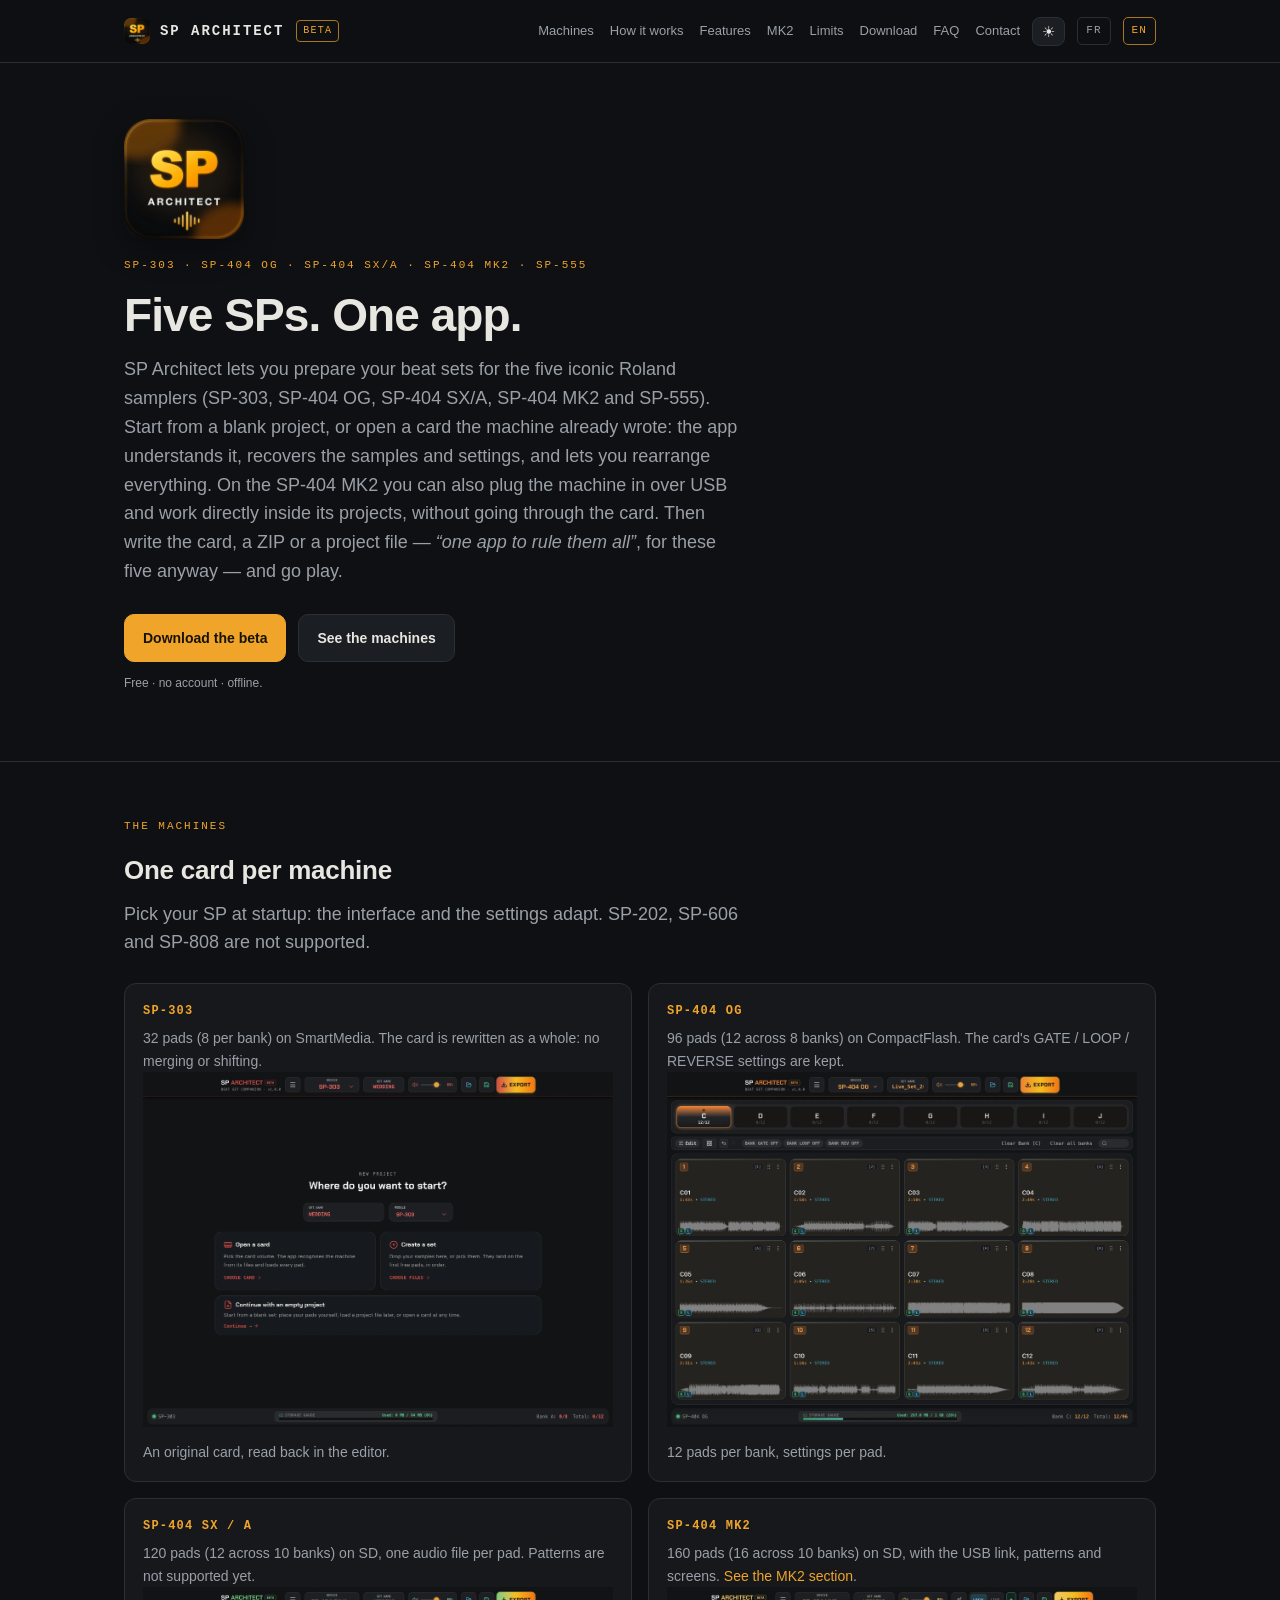
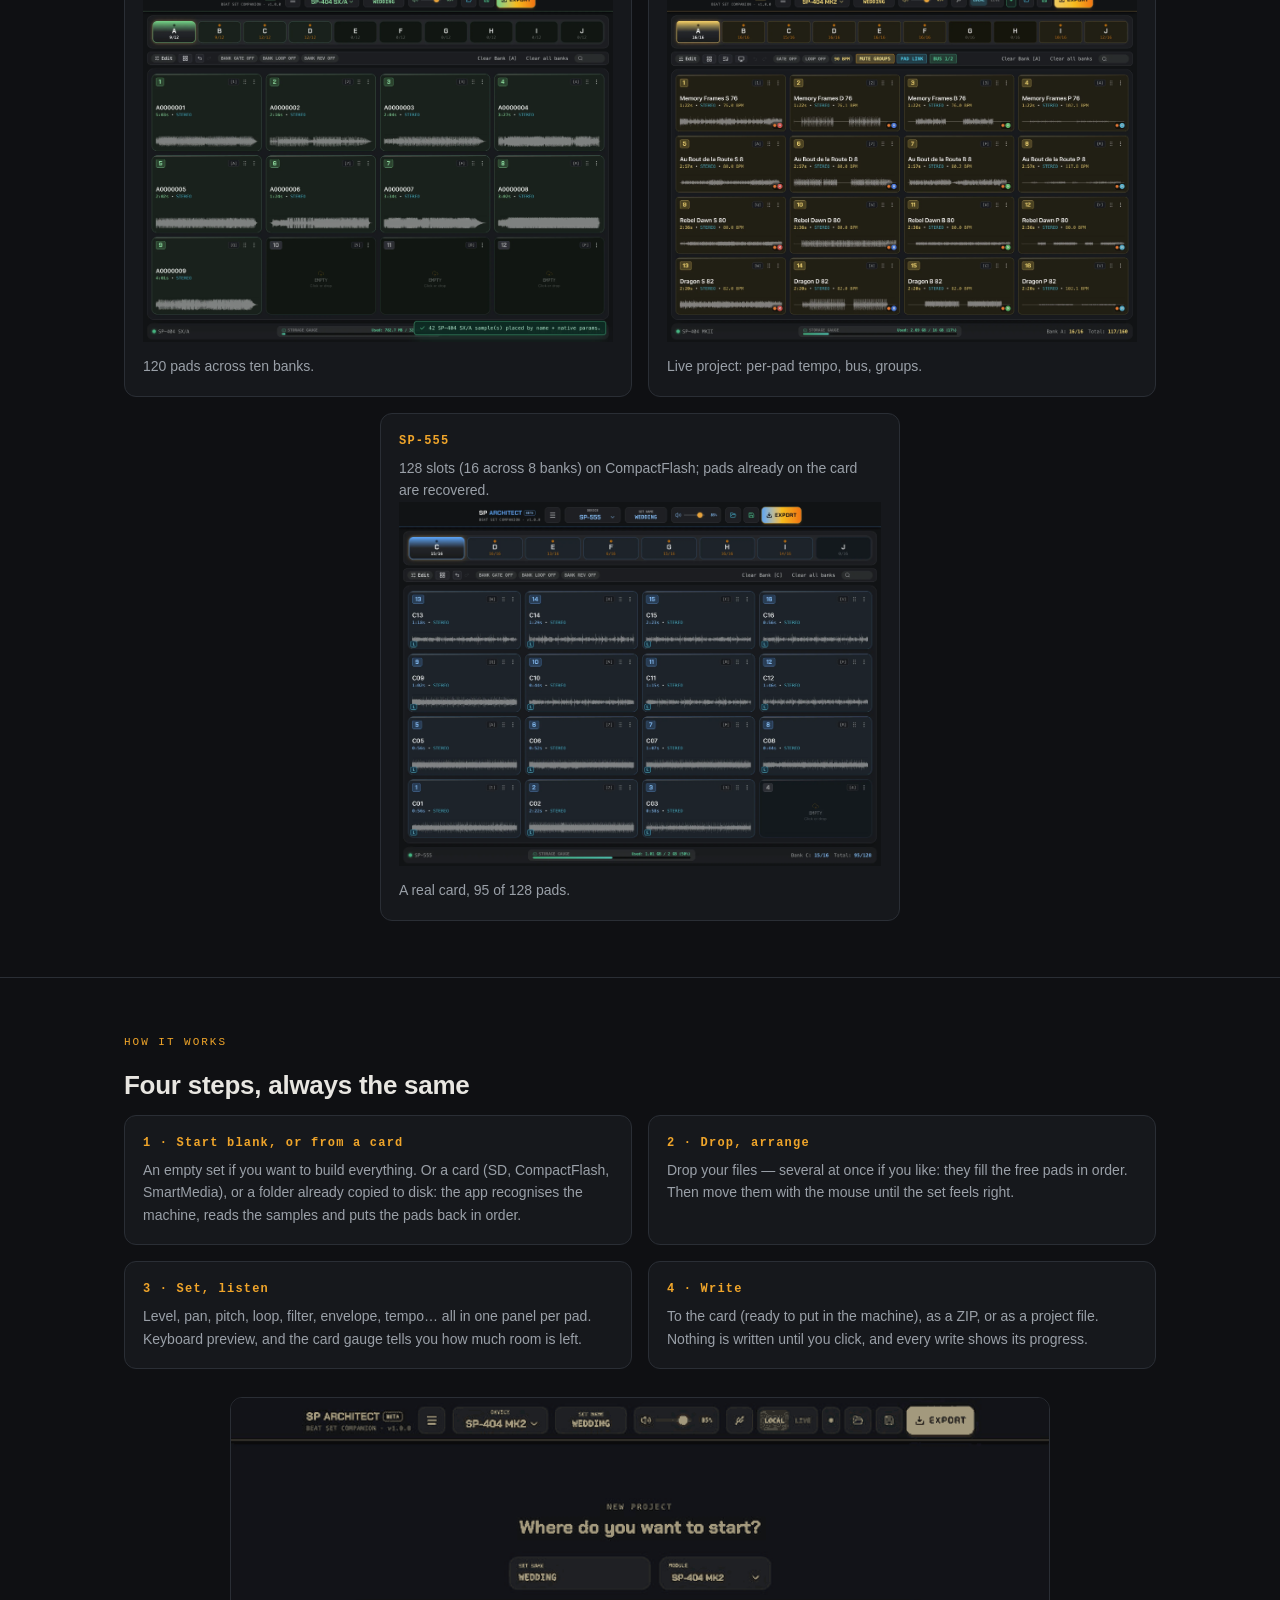
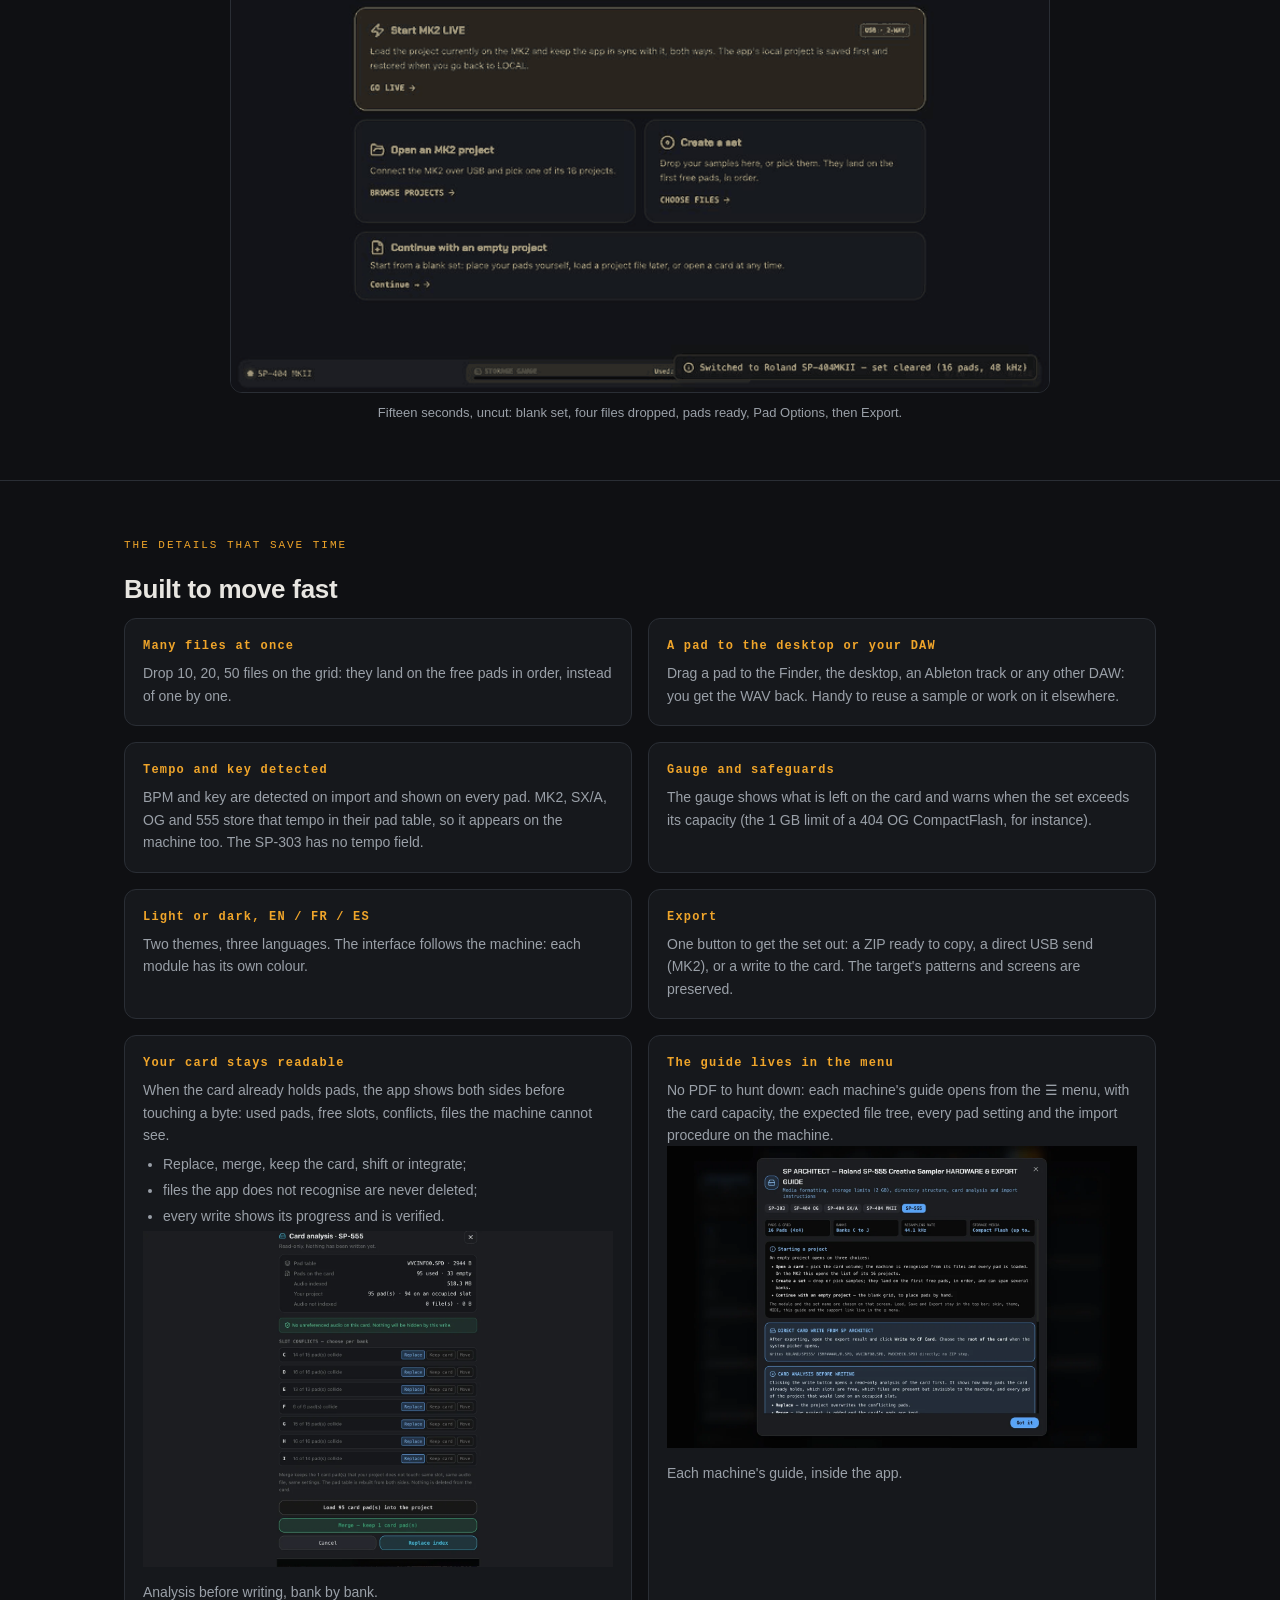
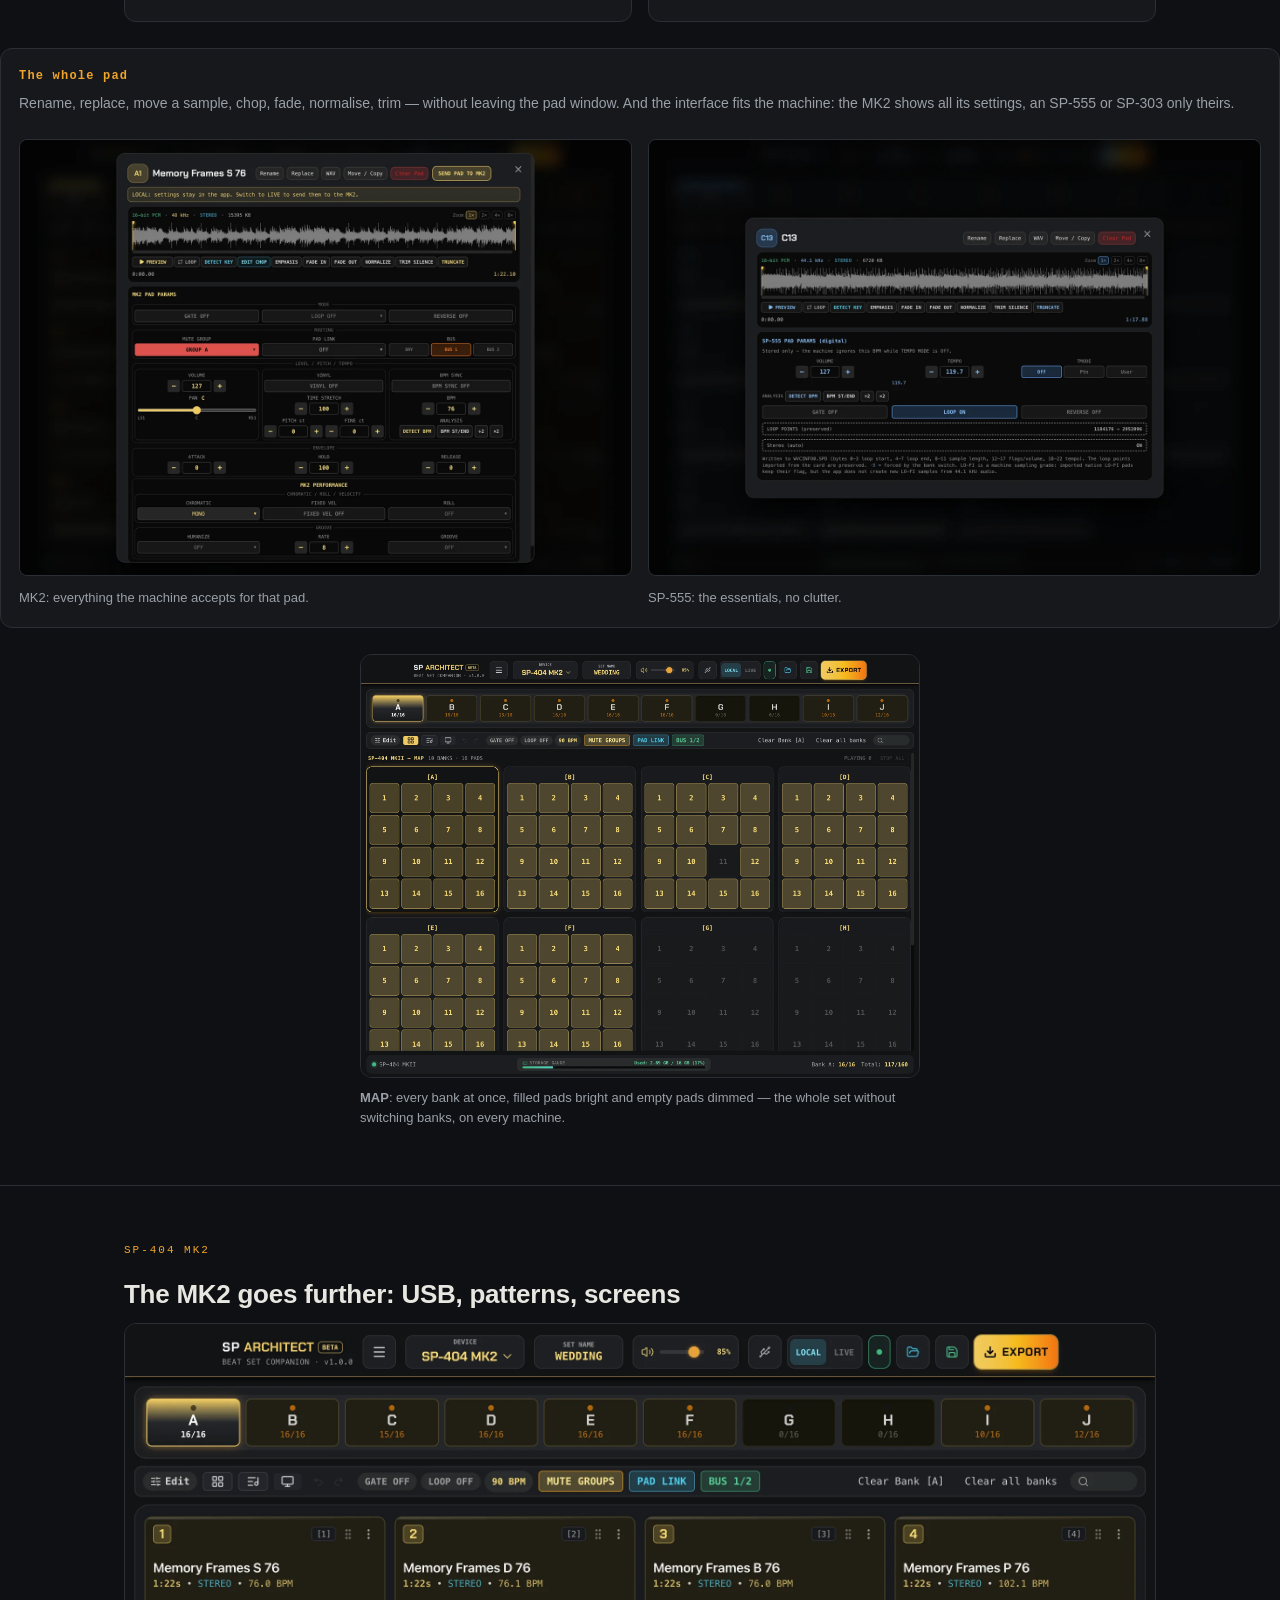
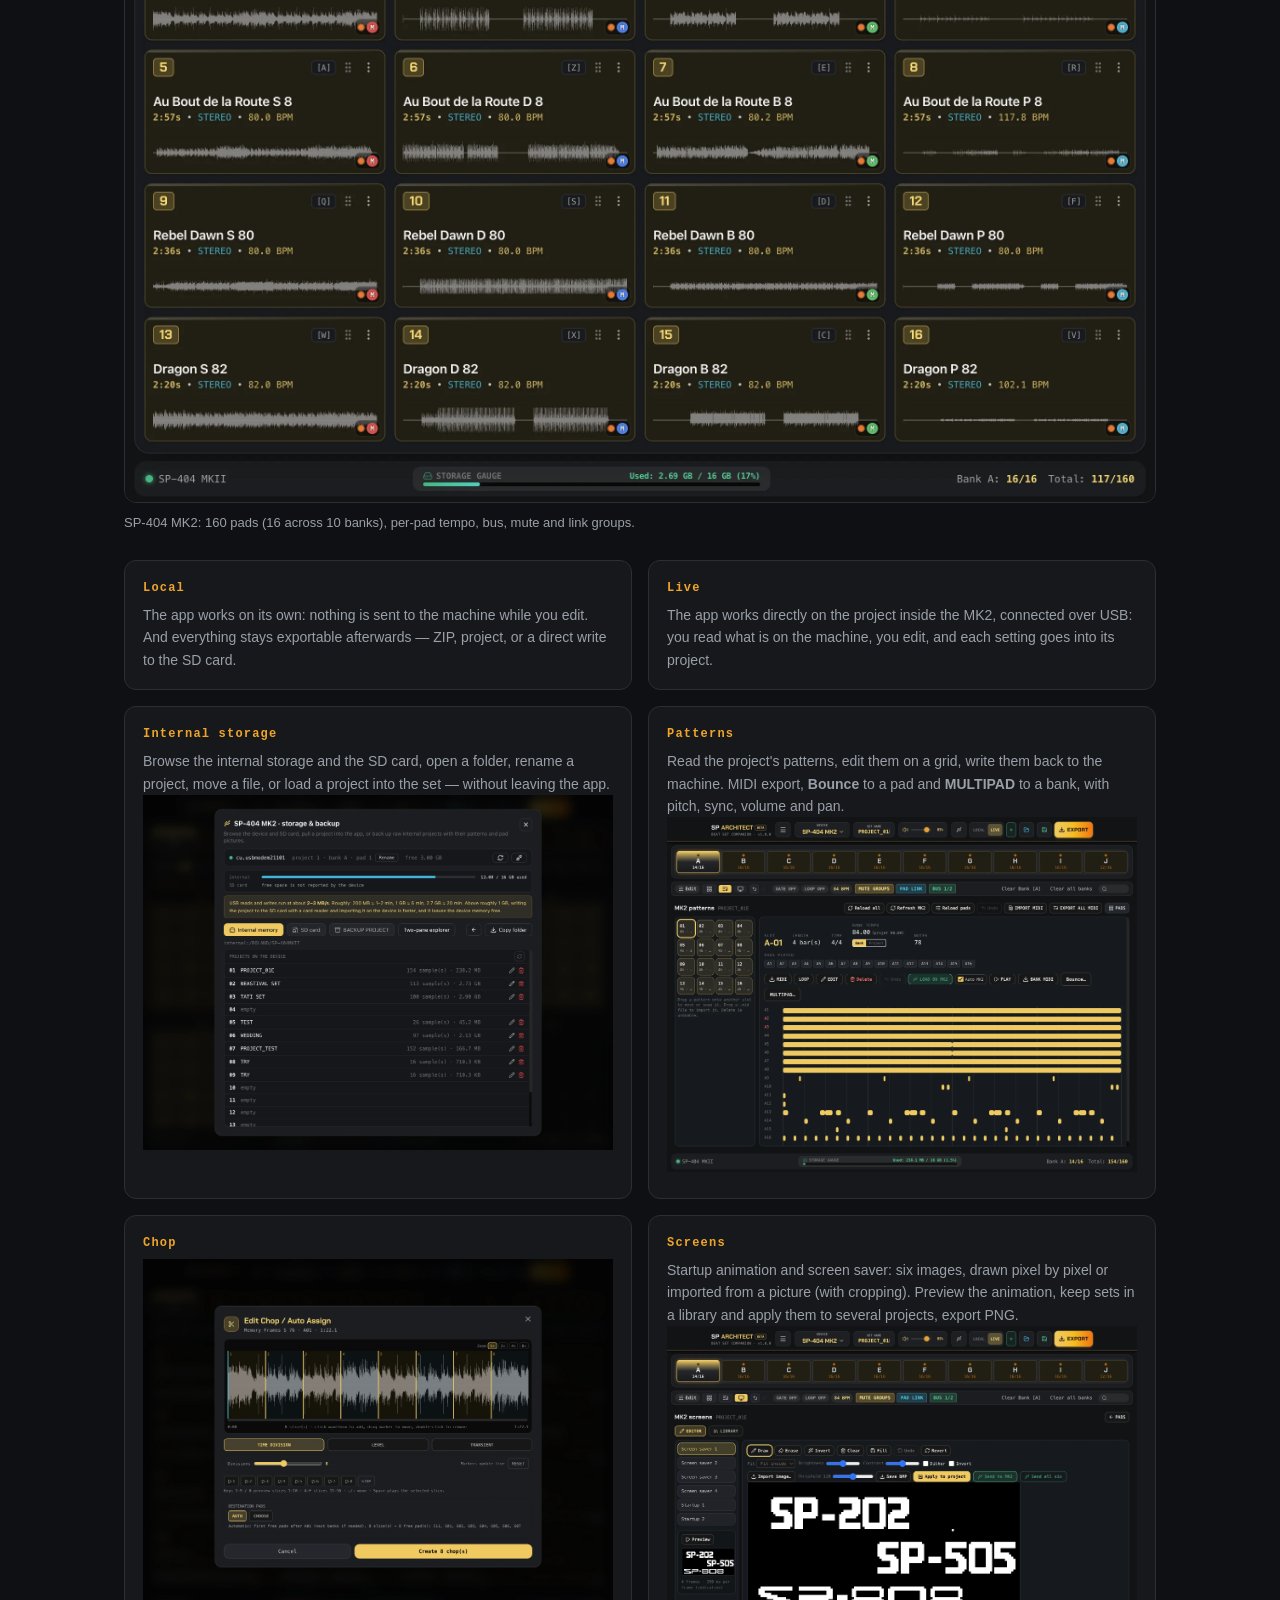
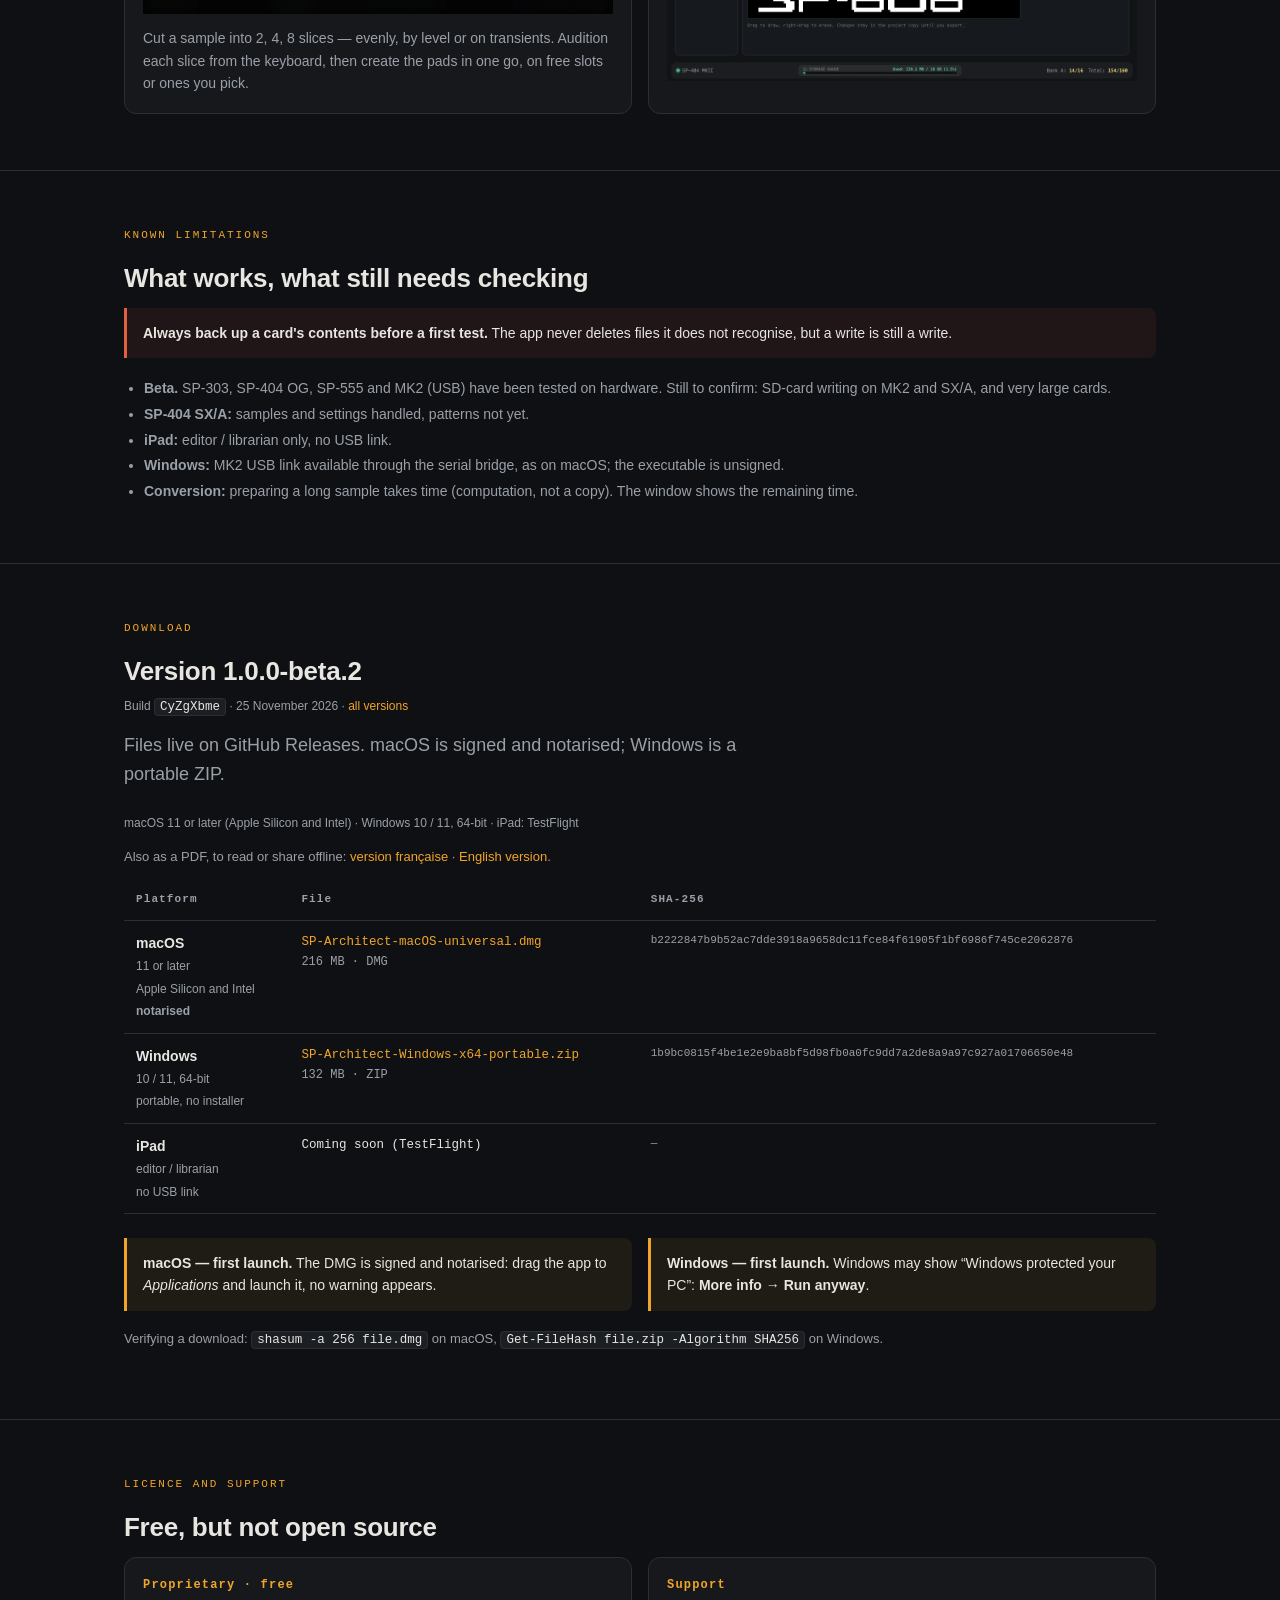
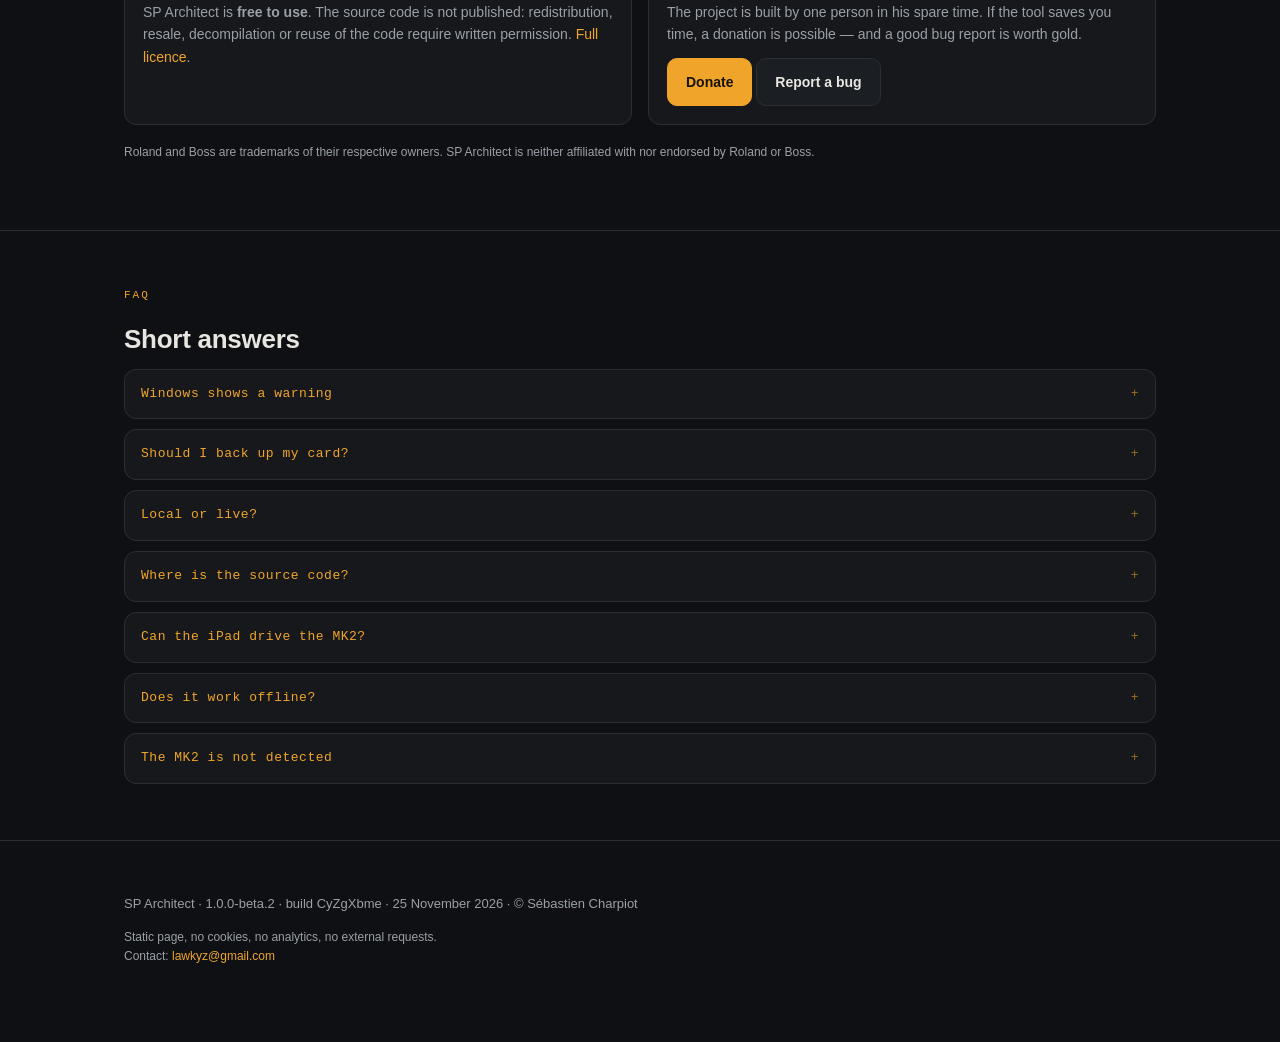
==== en.html @ 64b6776d "SP Architect — releases, docs and credits (no source)" ====
<!DOCTYPE html>
<html lang="en">
<head>
<meta charset="utf-8">
<meta name="viewport" content="width=device-width, initial-scale=1">
<title>SP Architect — prepare your beat sets for SP-303, SP-404 OG, SX/A, MK2 and SP-555</title>
<link rel="alternate" hreflang="fr" href="index.html">
<meta name="description" content="SP Architect prepares your beat sets on Mac and PC for the five supported Roland SP samplers (SP-303, SP-404 OG, SP-404 SX/A, SP-404 MK2, SP-555): blank project or imported card, batch import, chop, BPM and key, MK2 patterns and screens, export to card / ZIP / project.">
<link rel="icon" type="image/png" sizes="32x32" href="img/favicon-32.webp">
<link rel="apple-touch-icon" href="img/apple-touch-icon.webp">
<meta property="og:type" content="website">
<meta property="og:site_name" content="SP Architect">
<meta property="og:locale" content="en_US">
<meta property="og:title" content="SP Architect — prepare beat sets for the iconic SP samplers">
<meta property="og:description" content="SP Architect lets you prepare your beat sets for the five iconic Roland samplers (SP-303, SP-404 OG, SP-404 SX/A, SP-404 MK2 and SP-555). Start from a blank project, or open a card the machine already wrote: the app understands it, recovers the samples and settings, and lets you rearrange everything. On the SP-404 MK2 you can also plug the machine in over USB and work directly inside its projects, then write the card, a ZIP or a project file.">
<meta property="og:url" content="https://sound-sculpture.github.io/SP-Architect-releases/en.html">
<meta property="og:image" content="https://sound-sculpture.github.io/SP-Architect-releases/img/og-en.webp">
<meta property="og:image_width" content="1200">
<meta property="og:image_height" content="630">
<meta name="twitter:card" content="summary_large_image">
<meta name="twitter:image" content="https://sound-sculpture.github.io/SP-Architect-releases/img/og-en.webp">
<link rel="stylesheet" href="style.css?v=6">
<script>try{var t=localStorage.getItem('spa-site-theme');if(t==='light'||t==='dark')document.documentElement.setAttribute('data-theme',t);}catch(e){}</script>
</head>
<body>

<header class="top">
  <div class="wrap">
    <span class="brand"><img class="brand-logo" src="img/logo-round.webp" alt="SP Architect" loading="lazy" decoding="async" width="1024" height="1024">SP ARCHITECT</span>
    <span class="badge">BETA</span>
    <span class="spacer"></span>
    <button class="nav-toggle" aria-expanded="false" aria-controls="top-nav" aria-label="Menu">☰</button>
    <nav class="top-links" id="top-nav">
      <a href="#machines">Machines</a>
      <a href="#flow">How it works</a>
      <a href="#plus">Features</a>
      <a href="#mk2">MK2</a>
      <a href="#limits">Limits</a>
      <a href="#download">Download</a>
      <a href="#faq">FAQ</a>
      <a href="mailto:lawkyz@gmail.com">Contact</a>
    </nav>
    <button class="theme-toggle" type="button" aria-label="Thème">☀</button>
    <a class="lang" href="index.html" hreflang="fr" title="Version française">FR</a>
    <span class="lang on">EN</span>
  </div>
</header>

<section class="hero">
  <div class="wrap">
    <img class="logo" src="img/logo-round.webp" alt="SP Architect logo" loading="lazy" decoding="async" width="1024" height="1024">
    <p class="kicker">SP-303 · SP-404 OG · SP-404 SX/A · SP-404 MK2 · SP-555</p>
    <h1>Five SPs. One app.</h1>
    <p class="lead">
      SP Architect lets you prepare your beat sets for the five iconic Roland samplers
      (SP-303, SP-404 OG, SP-404 SX/A, SP-404 MK2 and SP-555). Start from a blank project, or open
      a card the machine already wrote: the app understands it, recovers the samples and settings,
      and lets you rearrange everything. On the SP-404 MK2 you can also plug the machine in over
      USB and work directly inside its projects, without going through the card. Then write the
      card, a ZIP or a project file —
      <em>“one app to rule them all”</em>, for these five anyway — and go play.
    </p>
    <div class="cta">
      <a class="btn primary" href="#download">Download the beta</a>
      <a class="btn" href="#machines">See the machines</a>
    </div>
    <p class="tiny">Free · no account · offline.</p>
  </section>

<section id="machines">
  <div class="wrap">
    <p class="kicker">THE MACHINES</p>
    <h2>One card per machine</h2>
    <p class="lead">Pick your SP at startup: the interface and the settings adapt. SP-202, SP-606 and SP-808 are not supported.</p>
    <div class="grid g2">
      <div class="card">
        <h3>SP-303</h3>
        <p>32 pads (8 per bank) on SmartMedia. The card is rewritten as a whole: no merging or shifting.</p>
        <a href="img/sp303-set.webp" target="_blank" rel="noopener"><img data-light="img/sp303-set.webp" data-dark="img/sp303-set-dark.webp" src="img/sp303-set.webp" alt="SP-303"></a>
        <p class="tiny">An original card, read back in the editor.</p>
      </div>
      <div class="card">
        <h3>SP-404 OG</h3>
        <p>96 pads (12 across 8 banks) on CompactFlash. The card's GATE / LOOP / REVERSE settings are kept.</p>
        <a href="img/og-set.webp" target="_blank" rel="noopener"><img data-light="img/og-set.webp" data-dark="img/og-set-dark.webp" src="img/og-set.webp" alt="SP-404 OG"></a>
        <p class="tiny">12 pads per bank, settings per pad.</p>
      </div>
      <div class="card">
        <h3>SP-404 SX / A</h3>
        <p>120 pads (12 across 10 banks) on SD, one audio file per pad. Patterns are not supported yet.</p>
        <a href="img/sxa-set.webp" target="_blank" rel="noopener"><img data-light="img/sxa-set.webp" data-dark="img/sxa-set-dark.webp" src="img/sxa-set.webp" alt="SP-404 SX / A"></a>
        <p class="tiny">120 pads across ten banks.</p>
      </div>
      <div class="card">
        <h3>SP-404 MK2</h3>
        <p>160 pads (16 across 10 banks) on SD, with the USB link, patterns and screens. <a href="#mk2">See the MK2 section</a>.</p>
        <a href="img/mk2-set.webp" target="_blank" rel="noopener"><img data-light="img/mk2-set.webp" data-dark="img/mk2-set-dark.webp" src="img/mk2-set.webp" alt="SP-404 MK2"></a>
        <p class="tiny">Live project: per-pad tempo, bus, groups.</p>
      </div>
      <div class="card center-last">
        <h3>SP-555</h3>
        <p>128 slots (16 across 8 banks) on CompactFlash; pads already on the card are recovered.</p>
        <a href="img/sp555-set.webp" target="_blank" rel="noopener"><img data-light="img/sp555-set.webp" data-dark="img/sp555-set-dark.webp" src="img/sp555-set.webp" alt="SP-555"></a>
        <p class="tiny">A real card, 95 of 128 pads.</p>
      </div>
    </div>
  </div>
</section>

<section id="flow">
  <div class="wrap">
    <p class="kicker">HOW IT WORKS</p>
    <h2>Four steps, always the same</h2>

    <div class="grid g2">
      <div class="card">
        <h3>1 · Start blank, or from a card</h3>
        <p>An empty set if you want to build everything. Or a card (SD, CompactFlash, SmartMedia),
        or a folder already copied to disk: the app recognises the machine, reads the samples and
        puts the pads back in order.</p>
      </div>
      <div class="card">
        <h3>2 · Drop, arrange</h3>
        <p>Drop your files — several at once if you like: they fill the free pads in order. Then move
        them with the mouse until the set feels right.</p>
      </div>
      <div class="card">
        <h3>3 · Set, listen</h3>
        <p>Level, pan, pitch, loop, filter, envelope, tempo… all in one panel per pad. Keyboard
        preview, and the card gauge tells you how much room is left.</p>
      </div>
      <div class="card">
        <h3>4 · Write</h3>
        <p>To the card (ready to put in the machine), as a ZIP, or as a project file. Nothing is
        written until you click, and every write shows its progress.</p>
      </div>
    </div>

    <figure class="demo" style="margin-top:28px">
      <a href="img/demo.gif" target="_blank" rel="noopener"><img src="img/demo.gif" alt="Demo: blank set, four files dropped, pads ready" loading="lazy" decoding="async" width="820" height="596"></a>
      <figcaption>Fifteen seconds, uncut: blank set, four files dropped, pads ready, Pad Options, then Export.</figcaption>
    </figure>
  </div>
</section>

<section id="plus">
  <div class="wrap">
    <p class="kicker">THE DETAILS THAT SAVE TIME</p>
    <h2>Built to move fast</h2>

    <div class="grid g2">
      <div class="card">
        <h3>Many files at once</h3>
        <p>Drop 10, 20, 50 files on the grid: they land on the free pads in order, instead of one by
        one.</p>
      </div>
      <div class="card">
        <h3>A pad to the desktop or your DAW</h3>
        <p>Drag a pad to the Finder, the desktop, an Ableton track or any other DAW: you get the WAV
        back. Handy to reuse a sample or work on it elsewhere.</p>
      </div>
      <div class="card">
        <h3>Tempo and key detected</h3>
        <p>BPM and key are detected on import and shown on every pad. MK2, SX/A, OG and 555 store that tempo in their pad table, so it appears on the machine too. The SP-303 has no tempo field.</p>
      </div>
      <div class="card">
        <h3>Gauge and safeguards</h3>
        <p>The gauge shows what is left on the card and warns when the set exceeds its capacity (the
        1 GB limit of a 404 OG CompactFlash, for instance).</p>
      </div>
      <div class="card">
        <h3>Light or dark, EN / FR / ES</h3>
        <p>Two themes, three languages. The interface follows the machine: each module has its own colour.</p>
      </div>
<div class="card">
        <h3>Export</h3>
        <p>One button to get the set out: a ZIP ready to copy, a direct USB send (MK2), or a write to
        the card. The target's patterns and screens are preserved.</p>
      </div>
          <div class="card" id="analysis">
        <h3>Your card stays readable</h3>
        <p>When the card already holds pads, the app shows both sides before touching a byte: used pads, free slots, conflicts, files the machine cannot see.</p>
        <ul class="clean">
          <li>Replace, merge, keep the card, shift or integrate;</li>
          <li>files the app does not recognise are never deleted;</li>
          <li>every write shows its progress and is verified.</li>
        </ul>
        <a href="img/05-analyse-carte.webp" target="_blank" rel="noopener"><img data-light="img/05-analyse-carte.webp" data-dark="img/05-analyse-carte-dark.webp" src="img/05-analyse-carte.webp" alt="Card analysis before writing"></a>
        <p class="tiny">Analysis before writing, bank by bank.</p>
      </div>
      <div class="card">
        <h3>The guide lives in the menu</h3>
        <p>No PDF to hunt down: each machine's guide opens from the ☰ menu, with the card capacity, the expected file tree, every pad setting and the import procedure on the machine.</p>
        <a href="img/06-guide.webp" target="_blank" rel="noopener"><img data-light="img/06-guide.webp" data-dark="img/06-guide-dark.webp" src="img/06-guide.webp" alt="Hardware guide built into the application"></a>
        <p class="tiny">Each machine's guide, inside the app.</p>
      </div>
</div>
    </div>
    <div class="card feature" style="margin-top:26px">
      <h3>The whole pad</h3>
      <p>Rename, replace, move a sample, chop, fade, normalise, trim — without leaving the pad
      window. And the interface fits the machine: the MK2 shows all its settings, an SP-555 or
      SP-303 only theirs.</p>
      <div class="grid g2" style="margin-top:14px">
        <figure><a href="img/pad-options.webp" target="_blank" rel="noopener"><img data-light="img/pad-options.webp" data-dark="img/pad-options-dark.webp" src="img/pad-options.webp" alt="Pad Options on the MK2" loading="lazy" decoding="async" width="1620" height="1590"></a><figcaption>MK2: everything the machine accepts for that pad.</figcaption></figure>
        <figure><a href="img/pad-options-555.webp" target="_blank" rel="noopener"><img data-light="img/pad-options-555.webp" data-dark="img/pad-options-555-dark.webp" src="img/pad-options-555.webp" alt="Pad Options on the SP-555" loading="lazy" decoding="async" width="1620" height="1094"></a><figcaption>SP-555: the essentials, no clutter.</figcaption></figure>
      </div>
    </div>

    <figure class="map" style="margin:26px auto 0;max-width:560px">
      <a href="img/map.webp" target="_blank" rel="noopener"><img data-light="img/map.webp" data-dark="img/map-dark.webp" src="img/map.webp" alt="MAP view: every bank at once" loading="lazy" decoding="async" width="2200" height="1600"></a>
      <figcaption><strong>MAP</strong>: every bank at once, filled pads bright and empty pads dimmed — the whole set without switching banks, on every machine.</figcaption>
    </figure>
  </div>
</section>

<section id="mk2">
  <div class="wrap">
    <p class="kicker">SP-404 MK2</p>
    <h2>The MK2 goes further: USB, patterns, screens</h2>

    <figure style="margin-bottom:26px">
      <a href="img/mk2-set.webp" target="_blank" rel="noopener"><img data-light="img/mk2-set.webp" data-dark="img/mk2-set-dark.webp" src="img/mk2-set.webp" alt="SP-404 MK2: live project, per-pad tempo, bus and groups" loading="lazy" decoding="async" width="2212" height="1670"></a>
      <figcaption>SP-404 MK2: 160 pads (16 across 10 banks), per-pad tempo, bus, mute and link groups.</figcaption>
    </figure>

    <div class="grid g2">
      <div class="card">
        <h3>Local</h3>
        <p>The app works on its own: nothing is sent to the machine while you edit. And everything
        stays exportable afterwards — ZIP, project, or a direct write to the SD card.</p>
      </div>
      <div class="card">
        <h3>Live</h3>
        <p>The app works directly on the project inside the MK2, connected over USB: you read what
        is on the machine, you edit, and each setting goes into its project.</p>
      </div>
      <div class="card">
        <h3>Internal storage</h3>
        <p>Browse the internal storage and the SD card, open a folder, rename a project, move a file,
        or load a project into the set — without leaving the app.</p>
        <a href="img/mk2-storage.webp" target="_blank" rel="noopener"><img data-light="img/mk2-storage.webp" data-dark="img/mk2-storage-dark.webp" src="img/mk2-storage.webp" alt="USB storage window: the 16 MK2 projects" loading="lazy" decoding="async" width="2212" height="1670"></a>
      </div>
      <div class="card">
        <h3>Patterns</h3>
        <p>Read the project's patterns, edit them on a grid, write them back to the machine. MIDI
        export, <strong>Bounce</strong> to a pad and <strong>MULTIPAD</strong> to a bank, with
        pitch, sync, volume and pan.</p>
        <a href="img/mk2-patterns.webp" target="_blank" rel="noopener"><img data-light="img/mk2-patterns.webp" data-dark="img/mk2-patterns-dark.webp" src="img/mk2-patterns.webp" alt="MK2 pattern editor" loading="lazy" decoding="async" width="2212" height="1670"></a>
      </div>
<div class="card">
        <h3>Chop</h3>
        <a href="img/chop.webp" target="_blank" rel="noopener"><img data-light="img/chop.webp" data-dark="img/chop-dark.webp" src="img/chop.webp" alt="Edit Chop window: eight slices and their destination pads" loading="lazy" decoding="async" width="1556" height="1251"></a>
        <p>Cut a sample into 2, 4, 8 slices — evenly, by level or on transients. Audition each slice
        from the keyboard, then create the pads in one go, on free slots or ones you pick.</p>
      </div>
      <div class="card">
        <h3>Screens</h3>
        <p>Startup animation and screen saver: six images, drawn pixel by pixel or imported from a
        picture (with cropping). Preview the animation, keep sets in a library and apply them to
        several projects, export PNG.</p>
        <a href="img/mk2-screens.webp" target="_blank" rel="noopener"><img data-light="img/mk2-screens.webp" data-dark="img/mk2-screens-dark.webp" src="img/mk2-screens.webp" alt="MK2 screen editor" loading="lazy" decoding="async" width="2212" height="1670"></a>
      </div>
    </div>


  </div>
</section>

<section id="limits">
  <div class="wrap">
    <p class="kicker">KNOWN LIMITATIONS</p>
    <h2>What works, what still needs checking</h2>
    <div class="note warn" style="margin-bottom:20px">
      <p><strong>Always back up a card's contents before a first test.</strong>
      The app never deletes files it does not recognise, but a write is still a write.</p>
    </div>
    <ul class="clean">
      <li><strong>Beta.</strong> SP-303, SP-404 OG, SP-555 and MK2 (USB) have been tested on hardware. Still to confirm: SD-card writing on MK2 and SX/A, and very large cards.</li>
      <li><strong>SP-404 SX/A:</strong> samples and settings handled, patterns not yet.</li>
      <li><strong>iPad:</strong> editor / librarian only, no USB link.</li>
      <li><strong>Windows:</strong> MK2 USB link available through the serial bridge, as on macOS; the executable is unsigned.</li>
      <li><strong>Conversion:</strong> preparing a long sample takes time (computation, not a copy). The window shows the remaining time.</li>
    </ul>
  </div>
</section>

<section id="download">
  <div class="wrap">
    <p class="kicker">DOWNLOAD</p>
    <h2>Version 1.0.0-beta.2</h2>
    <p class="tiny" style="margin:-4px 0 14px">Build <code>CyZgXbme</code> · 25 November 2026 · <a href="https://github.com/sound-sculpture/SP-Architect-releases/releases/latest">all versions</a></p>
    <p class="lead">Files live on GitHub Releases. macOS is signed and notarised; Windows is a portable ZIP.</p>
    <p class="tiny">macOS 11 or later (Apple Silicon and Intel) · Windows 10 / 11, 64-bit · iPad: TestFlight</p>
    <p class="small">Also as a PDF, to read or share offline:
      <a href="SP-Architect-beta2-FR.pdf">version française</a> ·
      <a href="SP-Architect-beta2-EN.pdf">English version</a>.</p>

    <table>
      <thead>
        <tr><th>Platform</th><th>File</th><th>SHA-256</th></tr>
      </thead>
      <tbody>
        <tr>
          <td><strong>macOS</strong><br><span class="tiny">11 or later<br>Apple Silicon and Intel<br><strong>notarised</strong></span></td>
          <td class="mono"><a href="https://github.com/sound-sculpture/SP-Architect-releases/releases/download/v1.0.0-beta.2/SP-Architect-macOS-universal.dmg">SP-Architect-macOS-universal.dmg</a><br><span class="tiny">216 MB · DMG</span></td>
          <td class="hash">b2222847b9b52ac7dde3918a9658dc11fce84f61905f1bf6986f745ce2062876</td>
        </tr>
        <tr>
          <td><strong>Windows</strong><br><span class="tiny">10 / 11, 64-bit<br>portable, no installer</span></td>
          <td class="mono"><a href="https://github.com/sound-sculpture/SP-Architect-releases/releases/download/v1.0.0-beta.2/SP-Architect-Windows-x64-portable.zip">SP-Architect-Windows-x64-portable.zip</a><br><span class="tiny">132 MB · ZIP</span></td>
          <td class="hash">1b9bc0815f4be1e2e9ba8bf5d98fb0a0fc9dd7a2de8a9a97c927a01706650e48</td>
        </tr>
        <tr>
          <td><strong>iPad</strong><br><span class="tiny">editor / librarian<br>no USB link</span></td>
          <td class="mono">Coming soon (TestFlight)</td>
          <td class="hash">—</td>
        </tr>
      </tbody>
    </table>

    <div class="grid g2" style="margin-top:24px">
      <div class="note">
        <p><strong>macOS — first launch.</strong> The DMG is signed and notarised: drag the app to
        <em>Applications</em> and launch it, no warning appears.</p>
      </div>
      <div class="note">
        <p><strong>Windows — first launch.</strong> Windows may show “Windows protected your PC”:
        <strong>More info</strong> → <strong>Run anyway</strong>.</p>
      </div>
    </div>

    <p class="small" style="margin-top:18px">
      Verifying a download: <code>shasum -a 256 file.dmg</code> on macOS,
      <code>Get-FileHash file.zip -Algorithm SHA256</code> on Windows.
    </p>
  </div>
</section>

<section id="licence">
  <div class="wrap">
    <p class="kicker">LICENCE AND SUPPORT</p>
    <h2>Free, but not open source</h2>
    <div class="grid g2">
      <div class="card">
        <h3>Proprietary · free</h3>
        <p>
          SP Architect is <strong>free to use</strong>. The source code is not published:
          redistribution, resale, decompilation or reuse of the code require written permission.
          <a href="https://github.com/sound-sculpture/SP-Architect-releases/blob/main/LICENSE.md">Full licence</a>.
        </p>
      </div>
      <div class="card">
        <h3>Support</h3>
        <p>
          The project is built by one person in his spare time. If the tool saves you time, a
          donation is possible — and a good bug report is worth gold.
        </p>
        <p style="margin-top:12px">
          <a class="btn primary" href="https://www.paypal.com/paypalme/lawkyz" rel="noopener">Donate</a>
          <a class="btn" href="https://github.com/sound-sculpture/SP-Architect-releases/issues">Report a bug</a>
        </p>
      </div>
    </div>
    <p class="tiny" style="margin-top:18px">
      Roland and Boss are trademarks of their respective owners. SP Architect is neither affiliated
      with nor endorsed by Roland or Boss.
    </p>
  </div>
</section>

<section id="faq">
  <div class="wrap">
    <p class="kicker">FAQ</p>
    <h2>Short answers</h2>
    <div class="faq">
      <details>
        <summary>Windows shows a warning</summary>
        <p>That is normal: the app has no publisher certificate. Click
        <strong>More info</strong> → <strong>Run anyway</strong>.</p>
      </details>
      <details>
        <summary>Should I back up my card?</summary>
        <p>Yes, always, before a first test. The app never deletes what it does not recognise, but a
        write is still a write.</p>
      </details>
      <details>
        <summary>Local or live?</summary>
        <p><strong>Local</strong>: the app works alone, then you export (card, ZIP, project).<br>
        <strong>Live</strong>: it works directly on the project inside the MK2, connected over USB.</p>
      </details>
      <details>
        <summary>Where is the source code?</summary>
        <p>It is not published. The app is free to use as a binary; redistribution or reuse of the
        code requires written permission.</p>
      </details>
      <details>
        <summary>Can the iPad drive the MK2?</summary>
        <p>No: iPadOS does not allow serial access. The iPad is an editor and librarian, without the
        USB link.</p>
      </details>
      <details>
        <summary>Does it work offline?</summary>
        <p>Yes, entirely. No account, no server, no analytics.</p>
      </details>
      <details>
        <summary>The MK2 is not detected</summary>
        <p>Quit the other SP Architect instances: only one can hold the USB port
        (<code>/dev/cu.usbmodem…</code>). Also check the cable and that the machine is on.</p>
      </details>
    </div>
  </div>
</section>

<footer>
  <div class="wrap">
    <p>SP Architect · 1.0.0-beta.2 · build CyZgXbme · 25 November 2026 · © Sébastien Charpiot</p>
    <p class="tiny">Static page, no cookies, no analytics, no external requests.<br>Contact: <a href="mailto:lawkyz@gmail.com">lawkyz@gmail.com</a></p>
  </div>
</footer>


<script>
(function () {
  var t = document.querySelector('.nav-toggle');
  var n = document.getElementById('top-nav');
  if (!t || !n) return;
  t.addEventListener('click', function () {
    var open = n.classList.toggle('open');
    t.setAttribute('aria-expanded', open ? 'true' : 'false');
  });
  n.addEventListener('click', function (e) {
    if (e.target.tagName === 'A') {
      n.classList.remove('open');
      t.setAttribute('aria-expanded', 'false');
    }
  });
})();
</script>

<script>
(function () {
  var box = document.createElement('div');
  box.className = 'lightbox';
  box.setAttribute('role', 'dialog');
  box.setAttribute('aria-modal', 'true');
  box.setAttribute('aria-label', 'Image');
  box.innerHTML = '<button class="lightbox-close" aria-label="Fermer">×</button><img alt="">';
  document.body.appendChild(box);
  var img = box.querySelector('img');
  var closeBtn = box.querySelector('.lightbox-close');
  var lastFocus = null;

  function close() {
    box.classList.remove('open');
    document.body.classList.remove('lb-open');
    img.removeAttribute('src');
    if (lastFocus) lastFocus.focus();
  }
  function open(href, alt) {
    lastFocus = document.activeElement;
    img.src = href;
    img.alt = alt || '';
    box.classList.add('open');
    document.body.classList.add('lb-open');
    closeBtn.focus();
  }

  document.addEventListener('click', function (e) {
    var a = e.target.closest ? e.target.closest('a[href^="img/"]') : null;
    if (!a) return;
    // only plain left clicks
    if (e.metaKey || e.ctrlKey || e.shiftKey || e.altKey || e.button !== 0) return;
    e.preventDefault();
    var inner = a.querySelector('img');
    open(a.getAttribute('href'), inner ? inner.alt : '');
  });

  box.addEventListener('click', function (e) {
    if (e.target === box) close();
  });
  closeBtn.addEventListener('click', close);
  document.addEventListener('keydown', function (e) {
    if (e.key === 'Escape' && box.classList.contains('open')) close();
  });
})();
</script>

<script>
(function () {
  var root = document.documentElement;
  var saved = null;
  try { saved = localStorage.getItem('spa-site-theme'); } catch (e) {}
  if (saved === 'light' || saved === 'dark') root.setAttribute('data-theme', saved);
  var btn = document.querySelector('.theme-toggle');
  if (!btn) return;
  function applyImages() {
    var dark = root.getAttribute('data-theme') !== 'light';
    var list = document.querySelectorAll('img[data-dark]');
    for (var i = 0; i < list.length; i++) {
      var el = list[i];
      var want = dark ? el.getAttribute('data-dark') : el.getAttribute('data-light');
      if (!el.dataset.fallback) {
        el.dataset.fallback = '1';
        el.addEventListener('error', function () {
          var l = this.getAttribute('data-light');
          if (l && this.getAttribute('src') !== l) this.setAttribute('src', l);
        });
      }
      if (el.getAttribute('src') !== want) el.setAttribute('src', want);
    }
  }
  function sync() {
    applyImages();
    var dark = root.getAttribute('data-theme') !== 'light';
    btn.textContent = dark ? '☀' : '☾';
    btn.setAttribute('aria-label', dark ? 'Passer en mode clair' : 'Passer en mode sombre');
    btn.setAttribute('title', btn.getAttribute('aria-label'));
    btn.setAttribute('aria-pressed', dark ? 'true' : 'false');
  }
  btn.addEventListener('click', function () {
    var dark = root.getAttribute('data-theme') !== 'light';
    var next = dark ? 'light' : 'dark';
    root.setAttribute('data-theme', next);
    try { localStorage.setItem('spa-site-theme', next); } catch (e) {}
    sync();
  });
  sync();
})();
</script>
</body>
</html>
---- style.css ----
:root{
    --bg:#0f1013; --panel:#16181c; --panel-2:#1b1e23; --line:#2a2e35;
    --text:#e8e6e1; --muted:#9aa0a8; --amber:#f0a52a; --amber-dim:#a8761c;
    --green:#4fb477; --red:#e0603f; --mono:ui-monospace,SFMono-Regular,Menlo,Consolas,monospace;
  }
  *{box-sizing:border-box}
  html{-webkit-text-size-adjust:100%}
  body{
    margin:0; background:var(--bg); color:var(--text);
    font-family:-apple-system,BlinkMacSystemFont,"Segoe UI",Roboto,Helvetica,Arial,sans-serif;
    line-height:1.6; font-size:16px;
  }
  a{color:var(--amber);text-decoration:none}
  a:hover{text-decoration:underline}
  .wrap{max-width:1080px;margin:0 auto;padding:0 24px}
  .mono{font-family:var(--mono)}
  header.top{
    border-bottom:1px solid var(--line); position:sticky; top:0;
    background:rgba(15,16,19,.92); backdrop-filter:blur(8px); z-index:10;
  }
  header.top .wrap{display:flex;align-items:center;gap:12px;height:62px}
  .brand{font-family:var(--mono);font-weight:700;letter-spacing:.14em;font-size:14px}
  .badge{
    font-family:var(--mono);font-size:10px;letter-spacing:.12em;color:var(--amber);
    border:1px solid var(--amber-dim);border-radius:4px;padding:2px 6px;
  }
  .spacer{flex:1}
  nav.top-links{display:flex;gap:16px;font-size:13px;flex-wrap:wrap;justify-content:flex-end}
  nav.top-links a{color:var(--muted)}
  nav.top-links a:hover{color:var(--text);text-decoration:none}

  section{padding:56px 0;border-bottom:1px solid var(--line)}
  h1{font-size:clamp(28px,4.6vw,46px);line-height:1.15;margin:0 0 14px;letter-spacing:-.02em}
  h2{font-size:clamp(20px,2.6vw,26px);margin:0 0 8px;letter-spacing:-.01em}
  h3{font-size:15px;margin:0 0 6px}
  p.lead{color:var(--muted);font-size:18px;max-width:62ch;margin:0 0 26px}
  .kicker{font-family:var(--mono);font-size:11px;letter-spacing:.18em;color:var(--amber);margin:0 0 14px}
  .small{font-size:13px;color:var(--muted)}
  .tiny{font-size:12px;color:var(--muted)}

  .cta{display:flex;flex-wrap:wrap;gap:12px;margin:28px 0 10px}
  .btn{
    display:inline-flex;align-items:center;gap:9px;padding:12px 18px;border-radius:10px;
    border:1px solid var(--line);background:var(--panel-2);color:var(--text);
    font-weight:600;font-size:14px;
  }
  .btn:hover{text-decoration:none;border-color:#3a3f48;background:#20242a}
  .btn.primary{background:var(--amber);border-color:var(--amber);color:#171307}
  .btn.primary:hover{background:#ffb63c}

  .grid{display:grid;gap:16px}
  .g3{grid-template-columns:repeat(3,1fr)}
  .g2{grid-template-columns:repeat(2,1fr)}
  .card{background:var(--panel);border:1px solid var(--line);border-radius:12px;padding:18px}
  .card h3{font-family:var(--mono);font-size:12px;letter-spacing:.1em;color:var(--amber)}
  .card p{margin:6px 0 0;font-size:14px;color:var(--muted)}

  table{width:100%;border-collapse:collapse;font-size:14px}
  th,td{padding:11px 12px;border-bottom:1px solid var(--line);text-align:left;vertical-align:top}
  th{font-family:var(--mono);font-size:11px;letter-spacing:.1em;color:var(--muted);font-weight:600}
  td.mono{font-family:var(--mono);font-size:12.5px}
  .hash{font-family:var(--mono);font-size:11px;color:var(--muted);word-break:break-all}

  figure{margin:0}
  figure img{width:100%;height:auto;border-radius:12px;border:1px solid var(--line);display:block}
  figcaption{font-size:13px;color:var(--muted);margin-top:10px}

  .note{border-left:3px solid var(--amber);background:rgba(240,165,42,.07);padding:14px 16px;border-radius:0 8px 8px 0}
  .note p{margin:0;font-size:14px}
  .warn{border-left-color:var(--red);background:rgba(224,96,63,.08)}
  .ok{border-left-color:var(--green);background:rgba(79,180,119,.08)}

  ul.clean{margin:8px 0 0;padding-left:20px;color:var(--muted);font-size:14px}
  ul.clean li{margin:4px 0}
  footer{padding:40px 0 64px;color:var(--muted);font-size:13px}
  code{font-family:var(--mono);font-size:12.5px;background:var(--panel-2);color:var(--text);border:1px solid var(--line);padding:1px 5px;border-radius:4px}

  .split{display:grid;grid-template-columns:minmax(0,1fr) minmax(0,1.15fr);gap:28px;align-items:start}
  .split.reverse{grid-template-columns:minmax(0,1fr) minmax(0,1.15fr)}
  figure.analysis img{max-width:100%;border-radius:12px;border:1px solid var(--line);display:block}
  @media (max-width:860px){
    .g3{grid-template-columns:1fr}
    .g2{grid-template-columns:1fr}
    .split{grid-template-columns:1fr}
    nav.top-links{display:none}
    section{padding:40px 0}
  }

  .lang{
    font-family:var(--mono);font-size:11px;letter-spacing:.1em;color:var(--muted);
    border:1px solid var(--line);border-radius:5px;padding:4px 8px;
  }
  .lang:hover{color:var(--text);border-color:#3a3f48;text-decoration:none}
  .lang.on{color:var(--amber);border-color:var(--amber-dim)}

/* Feature cards: image inside the card */
.card.feature img {
  width: 100%;
  height: auto;
  border-radius: 8px;
  margin: 10px 0 12px;
  border: 1px solid var(--line, #2a2d33);
  display: block;
}
figure.zoom img {
  max-width: 360px;
  width: 100%;
  height: auto;
}
figure.zoom figcaption { font-size: 12px; opacity: .7; margin-top: 6px; }

/* Never let a screenshot widen the layout */
img { max-width: 100%; height: auto; }
.card, .split > div, figure { min-width: 0; }
.card.feature { overflow: hidden; }

/* Demo animation: never upscale it (it is 820 px wide) */
figure.demo img { max-width: 820px; width: 100%; margin: 0 auto; display: block; }
figure.demo { text-align: center; }
ul.clean li { line-height: 1.55; }

/* FAQ accordion */
.faq { display: grid; gap: 10px; }
.faq details {
  background: var(--panel);
  border: 1px solid var(--line);
  border-radius: 12px;
  padding: 14px 16px;
}
.faq summary {
  cursor: pointer;
  font-family: var(--mono);
  font-size: 13px;
  letter-spacing: .04em;
  color: var(--amber);
  list-style: none;
}
.faq summary::-webkit-details-marker { display: none; }
.faq summary::after { content: "+"; float: right; opacity: .6; }
.faq details[open] summary::after { content: "−"; }
.faq details p { margin: 10px 0 0; font-size: 14px; color: var(--muted); }

/* ---------- print / PDF ---------- */
@media print {
  :root{
    --bg:#fff; --panel:#fff; --panel-2:#f7f7f8; --line:#d8d8de;
    --text:#141414; --muted:#4a4f57; --amber:#9a5c00; --amber-dim:#8a5200;
  }
  html,body{background:#fff;color:var(--text);font-size:11pt}
  header.top{display:none}
  .wrap{max-width:none;padding:0}
  a{color:#8a4f00;text-decoration:none}
  section{padding:14px 0;border:0}
  h1{font-size:24pt;margin:0 0 8px}
  h2{font-size:14pt;break-after:avoid}
  h3{break-after:avoid}
  p,li{orphans:2;widows:2}
  figure,.card,table,details,.note{break-inside:avoid}
  figure img{max-height:92mm;width:auto;max-width:100%}
  .grid,.split{display:block!important}
  .grid > *,.split > *{margin:0 0 10px}
  .cta{display:none}
  figure.demo{display:none}
  .faq details{border:1px solid #ddd}
  footer{border-top:1px solid #ddd;margin-top:12px}
}

.print-only { display: none; }
@media print {
  .print-only {
    display: block;
    font-family: var(--mono);
    font-size: 9pt;
    color: #6b7280;
    margin: 0 0 14px;
  }
}

/* Hero logo */
.hero .logo {
  width: 96px; height: 96px; display: block; margin: 0 0 18px;
  border-radius: 20px; box-shadow: 0 10px 30px rgba(0,0,0,.35);
}
@media (min-width: 720px) { .hero .logo { width: 120px; height: 120px; } }

/* Mobile navigation */
.nav-toggle {
  display: none;
  background: var(--panel-2); color: var(--text);
  border: 1px solid var(--line); border-radius: 8px;
  font-size: 18px; line-height: 1; padding: 7px 10px; cursor: pointer;
}
@media (max-width: 860px) {
  .nav-toggle { display: inline-block; }
  nav.top-links {
    display: none;
    position: absolute; left: 12px; right: 12px; top: 56px;
    flex-direction: column; gap: 2px;
    background: var(--panel); border: 1px solid var(--line);
    border-radius: 12px; padding: 8px; z-index: 30;
    box-shadow: 0 18px 40px rgba(0,0,0,.45);
  }
  nav.top-links.open { display: flex; }
  nav.top-links a { padding: 8px 12px; border-radius: 8px; font-size: 14px; line-height: 1.25; }
  nav.top-links a:hover { background: var(--panel-2); }
  header.top { position: sticky; }
}

/* Small screens: never let a wide table widen the page */
@media (max-width: 860px) {
  .wrap { padding: 0 16px; }
  table { display: block; overflow-x: auto; -webkit-overflow-scrolling: touch; }
  .hash { white-space: normal; }
  h1 { font-size: clamp(26px, 8vw, 34px); }
}

/* Header logo */
.brand { display: inline-flex; align-items: center; gap: 10px; }
.brand-logo {
  width: 26px; height: 26px; border-radius: 7px; display: block;
}
@media (max-width: 860px) { .brand-logo { width: 24px; height: 24px; } }

/* Compact header on phones: one line, no wrapping brand */
header .wrap { gap: 10px; }
@media (max-width: 620px) {
  header .wrap { gap: 6px; }
  .brand { font-size: 13px !important; letter-spacing: .06em; white-space: nowrap; }
  .brand-logo { width: 22px; height: 22px; border-radius: 6px; flex: 0 0 auto; }
  .badge { display: none; }
  .lang { padding: 5px 8px; font-size: 11px; }
  .nav-toggle { padding: 6px 9px; font-size: 16px; }
}

/* Image lightbox */
.lightbox {
  position: fixed; inset: 0; z-index: 100;
  background: rgba(8,9,11,.92);
  display: none; align-items: center; justify-content: center;
  padding: 24px; cursor: zoom-out;
}
.lightbox.open { display: flex; }
.lightbox img {
  max-width: 95vw; max-height: 90vh; width: auto; height: auto;
  border-radius: 10px; border: 1px solid rgba(255,255,255,.12);
  box-shadow: 0 30px 80px rgba(0,0,0,.6); cursor: default;
}
.lightbox-close {
  position: absolute; top: 14px; right: 18px;
  background: rgba(255,255,255,.08); color: #fff;
  border: 1px solid rgba(255,255,255,.18); border-radius: 8px;
  font-size: 22px; line-height: 1; padding: 6px 12px; cursor: pointer;
}
.lightbox-close:hover { background: rgba(255,255,255,.16); }
body.lb-open { overflow: hidden; }
figure a { cursor: zoom-in; }

/* ---------- light theme ---------- */
html[data-theme="light"] {
  --bg:#ffffff; --panel:#f7f7f8; --panel-2:#efeff2; --line:#dcdce3;
  --text:#141418; --muted:#4a4f57; --amber:#9a5c00; --amber-dim:#8a5200;
  --green:#2f7d52; --red:#b8432a;
}
html[data-theme="light"] header.top { background: rgba(255,255,255,.92); }
html[data-theme="light"] .btn:hover { background:#e9e9ee; }
html[data-theme="light"] .btn.primary { color:#1a1405; }
html[data-theme="light"] .lightbox { background: rgba(20,22,26,.94); }

/* theme switch */
.theme-toggle {
  background: var(--panel-2); color: var(--text);
  border: 1px solid var(--line); border-radius: 8px;
  font-size: 15px; line-height: 1; padding: 6px 9px; cursor: pointer;
}
.theme-toggle:hover { border-color: var(--amber); }

/* Last machine card sits alone on its row: centre it */
.card.center-last { grid-column: 1 / -1; justify-self: center; width: min(100%, 520px); }

/* Paired screenshots inside a card share the same aspect */
.card figure img { aspect-ratio: 7 / 5; object-fit: cover; object-position: top center; }
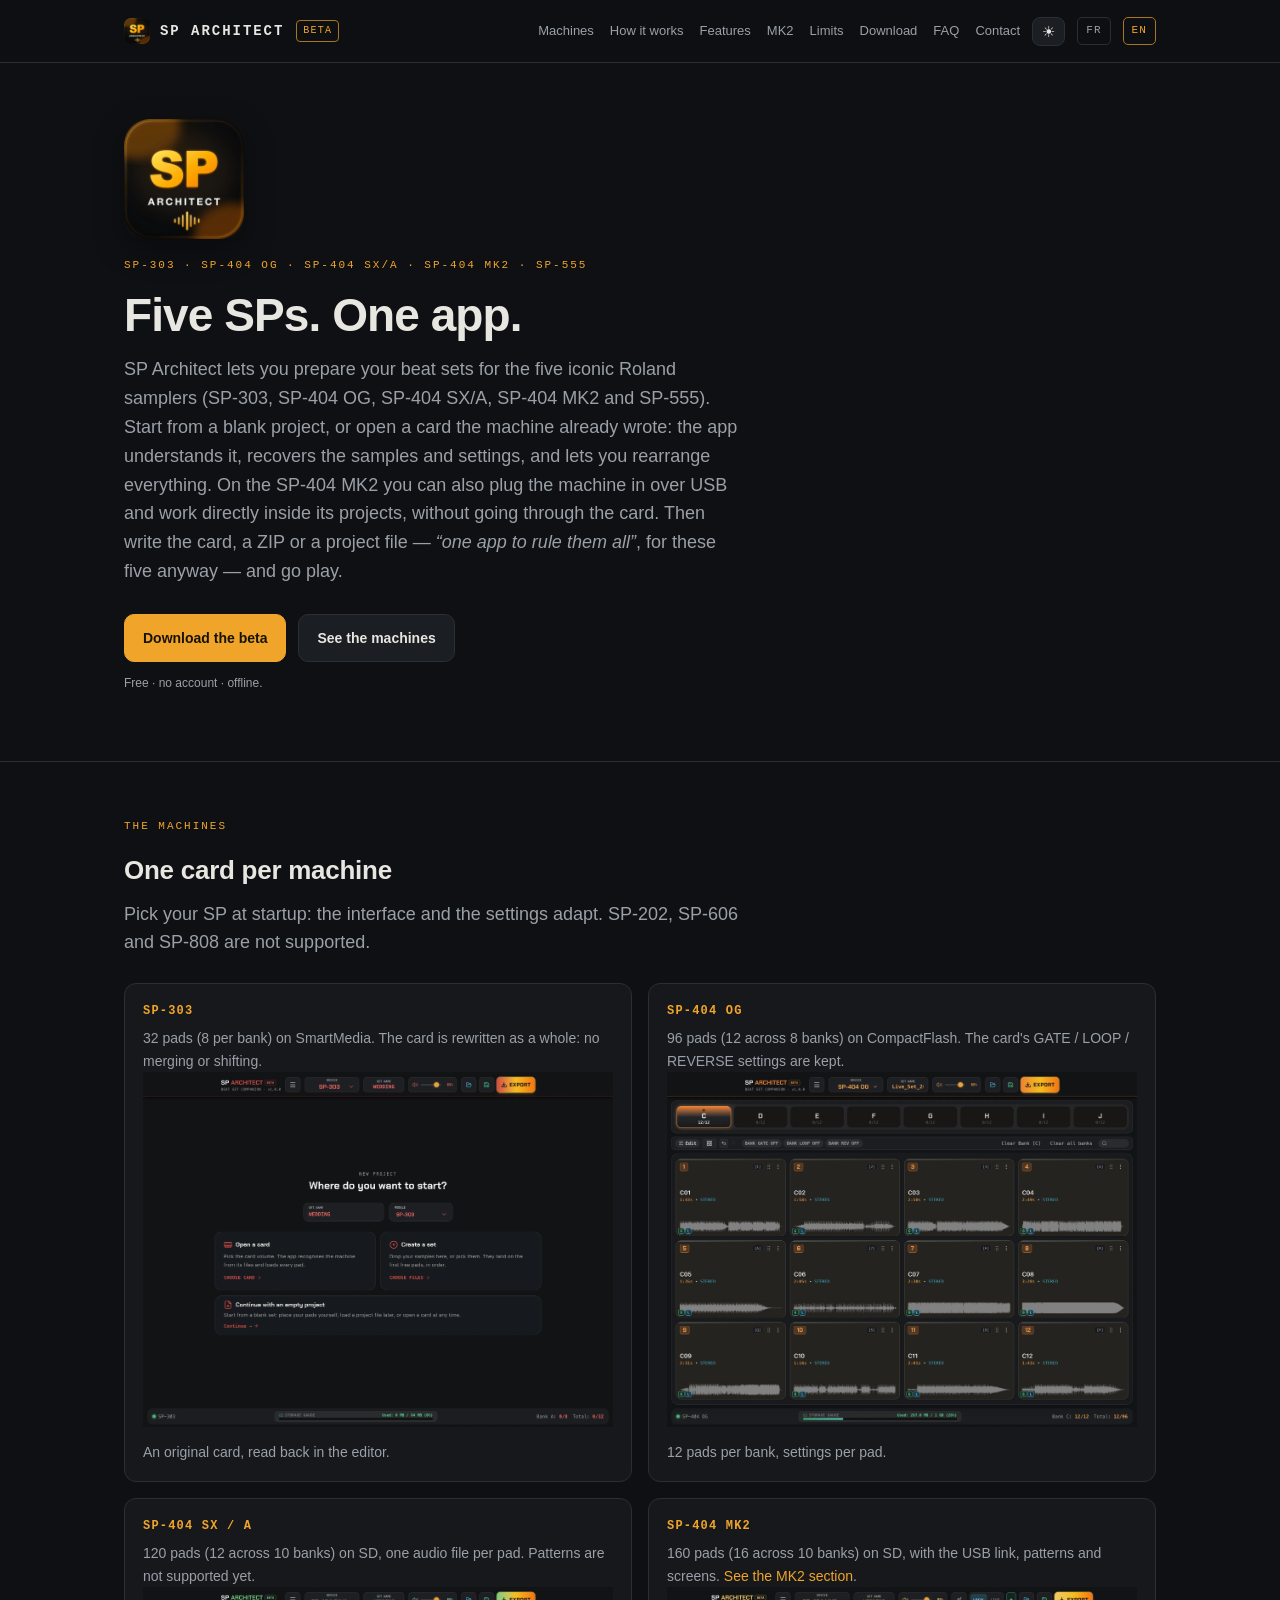
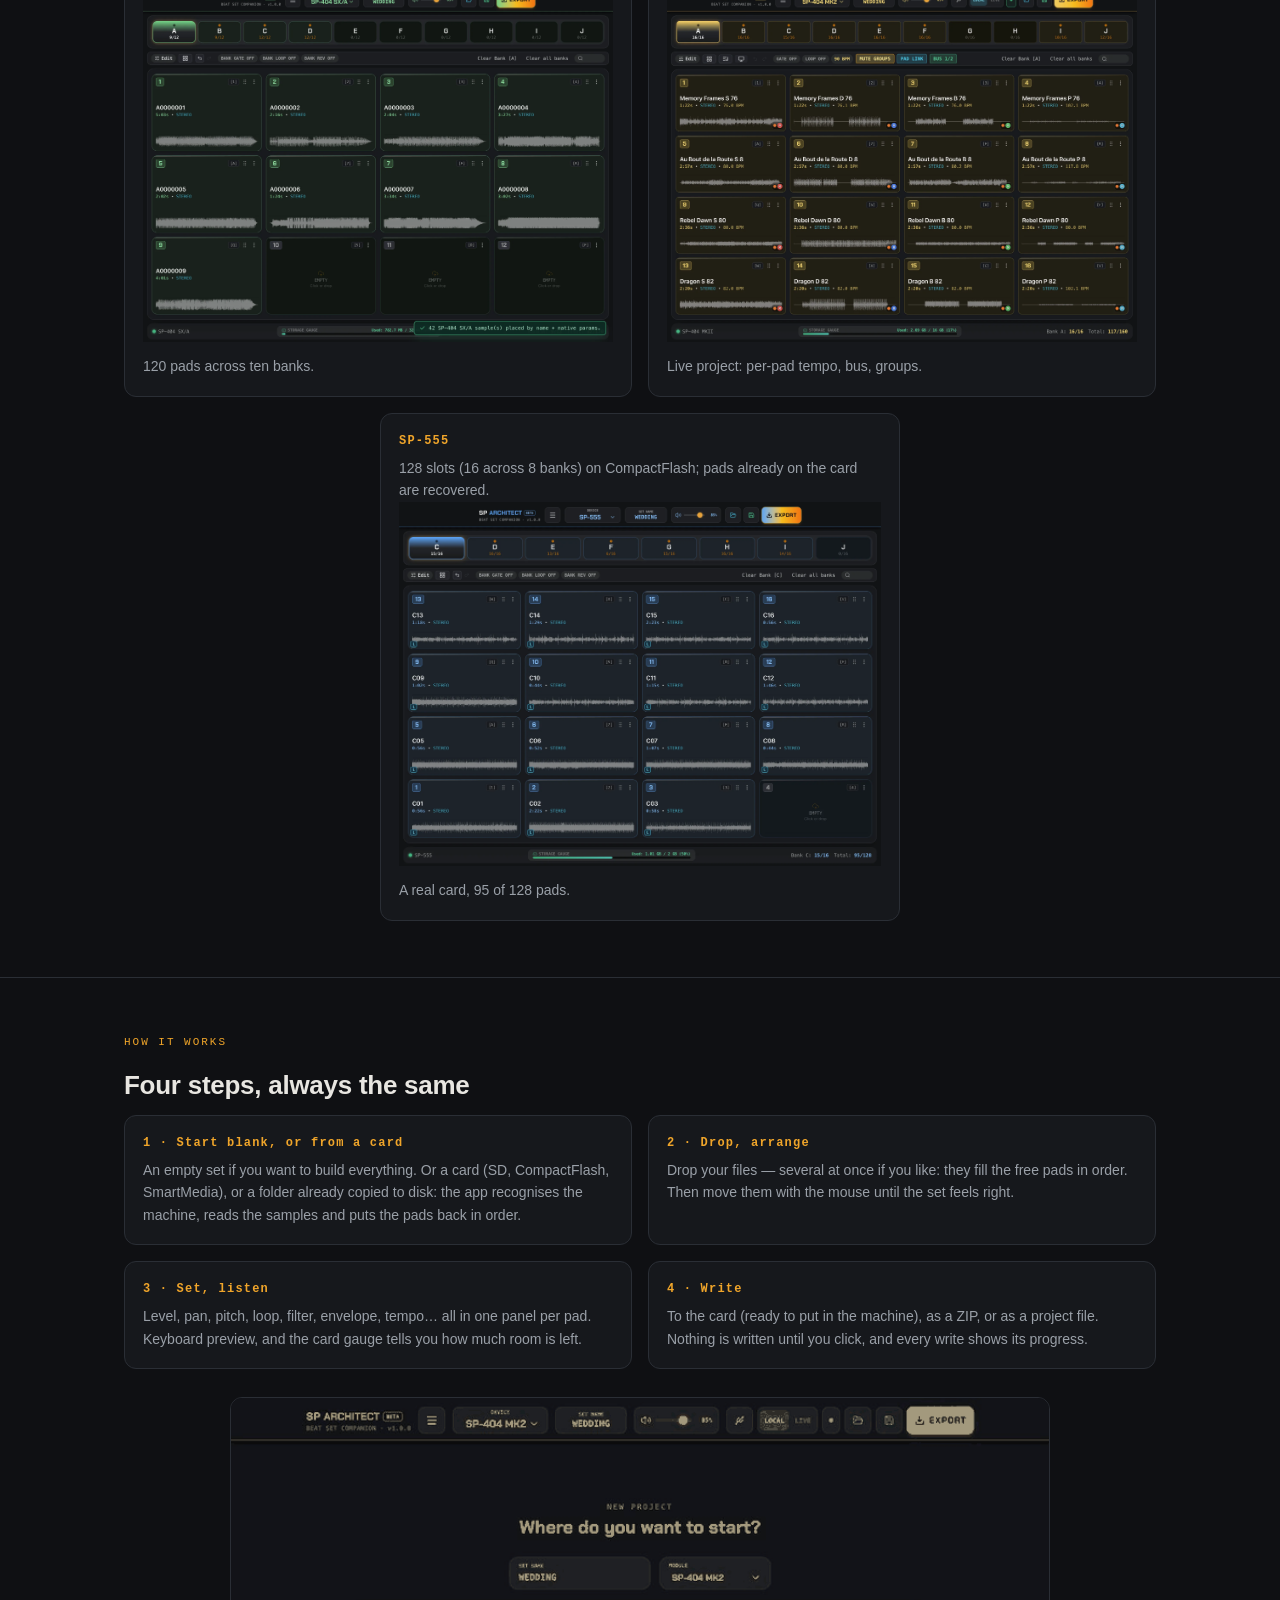
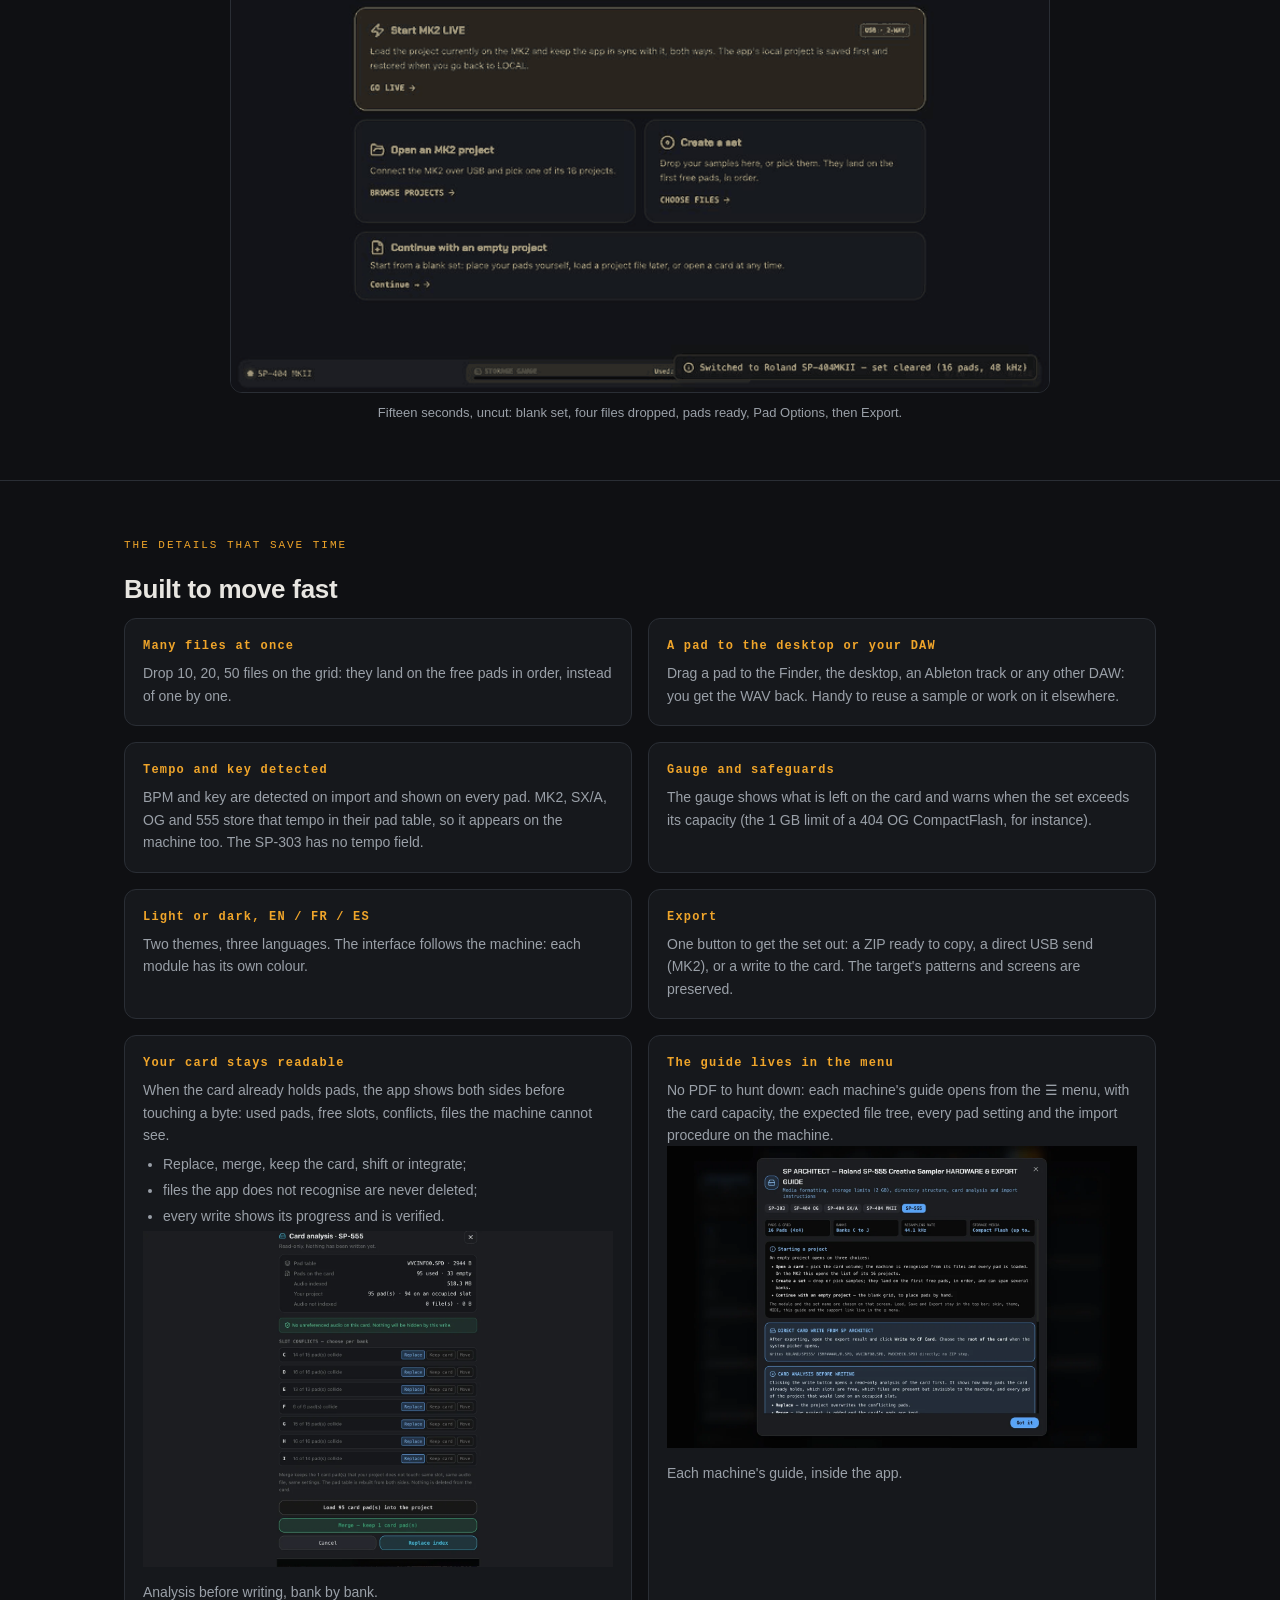
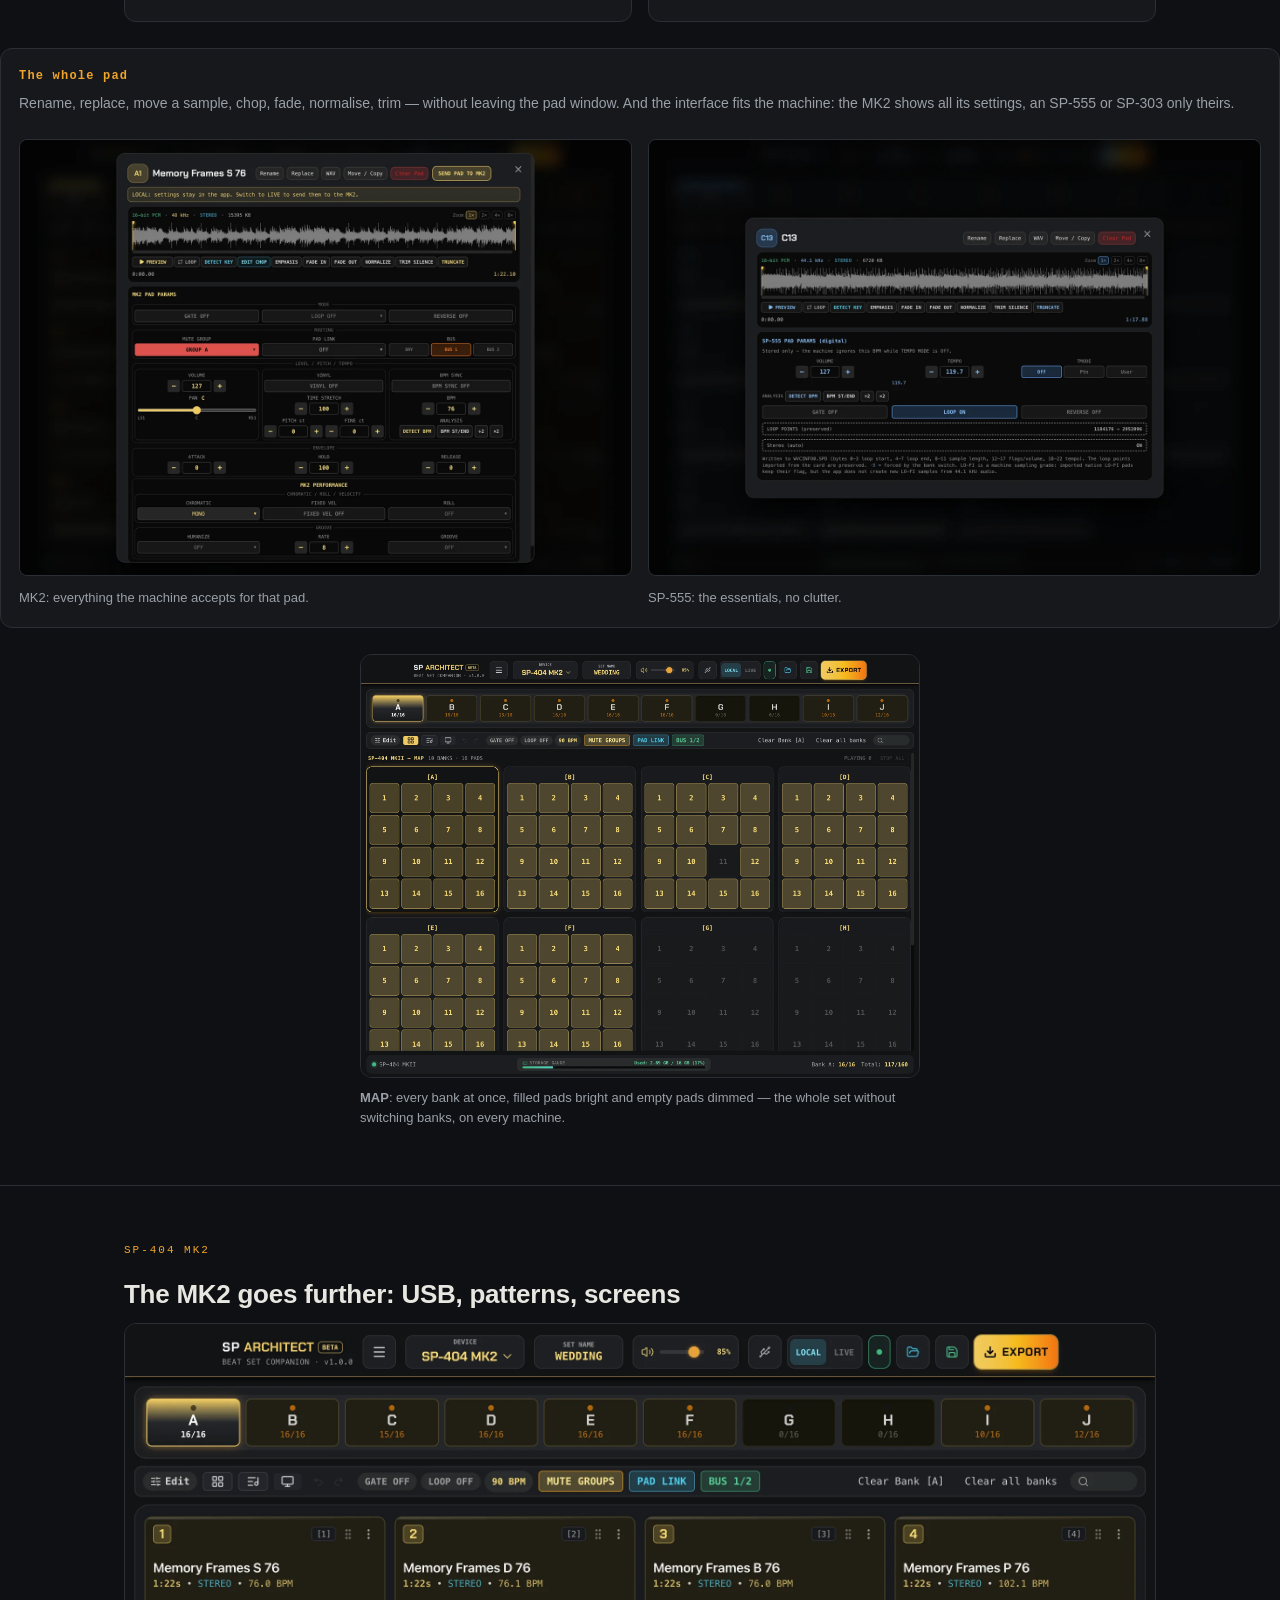
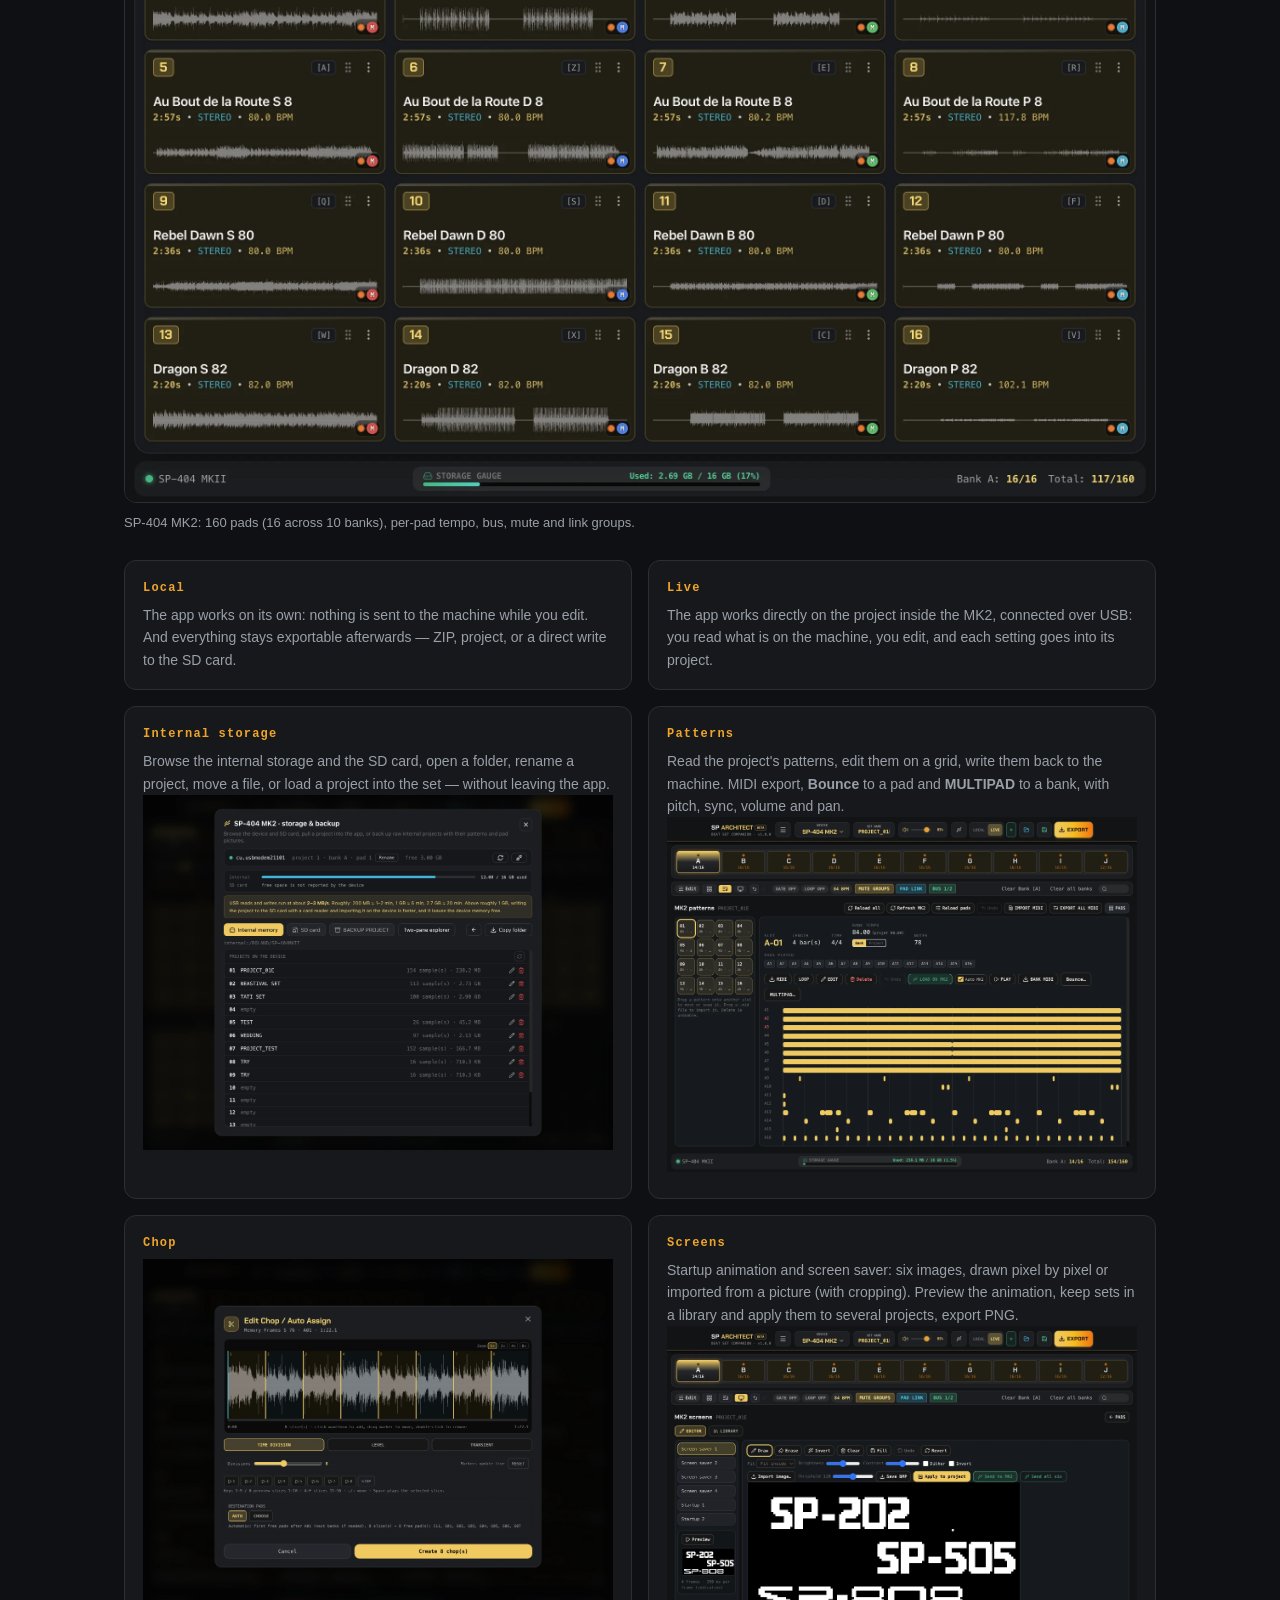
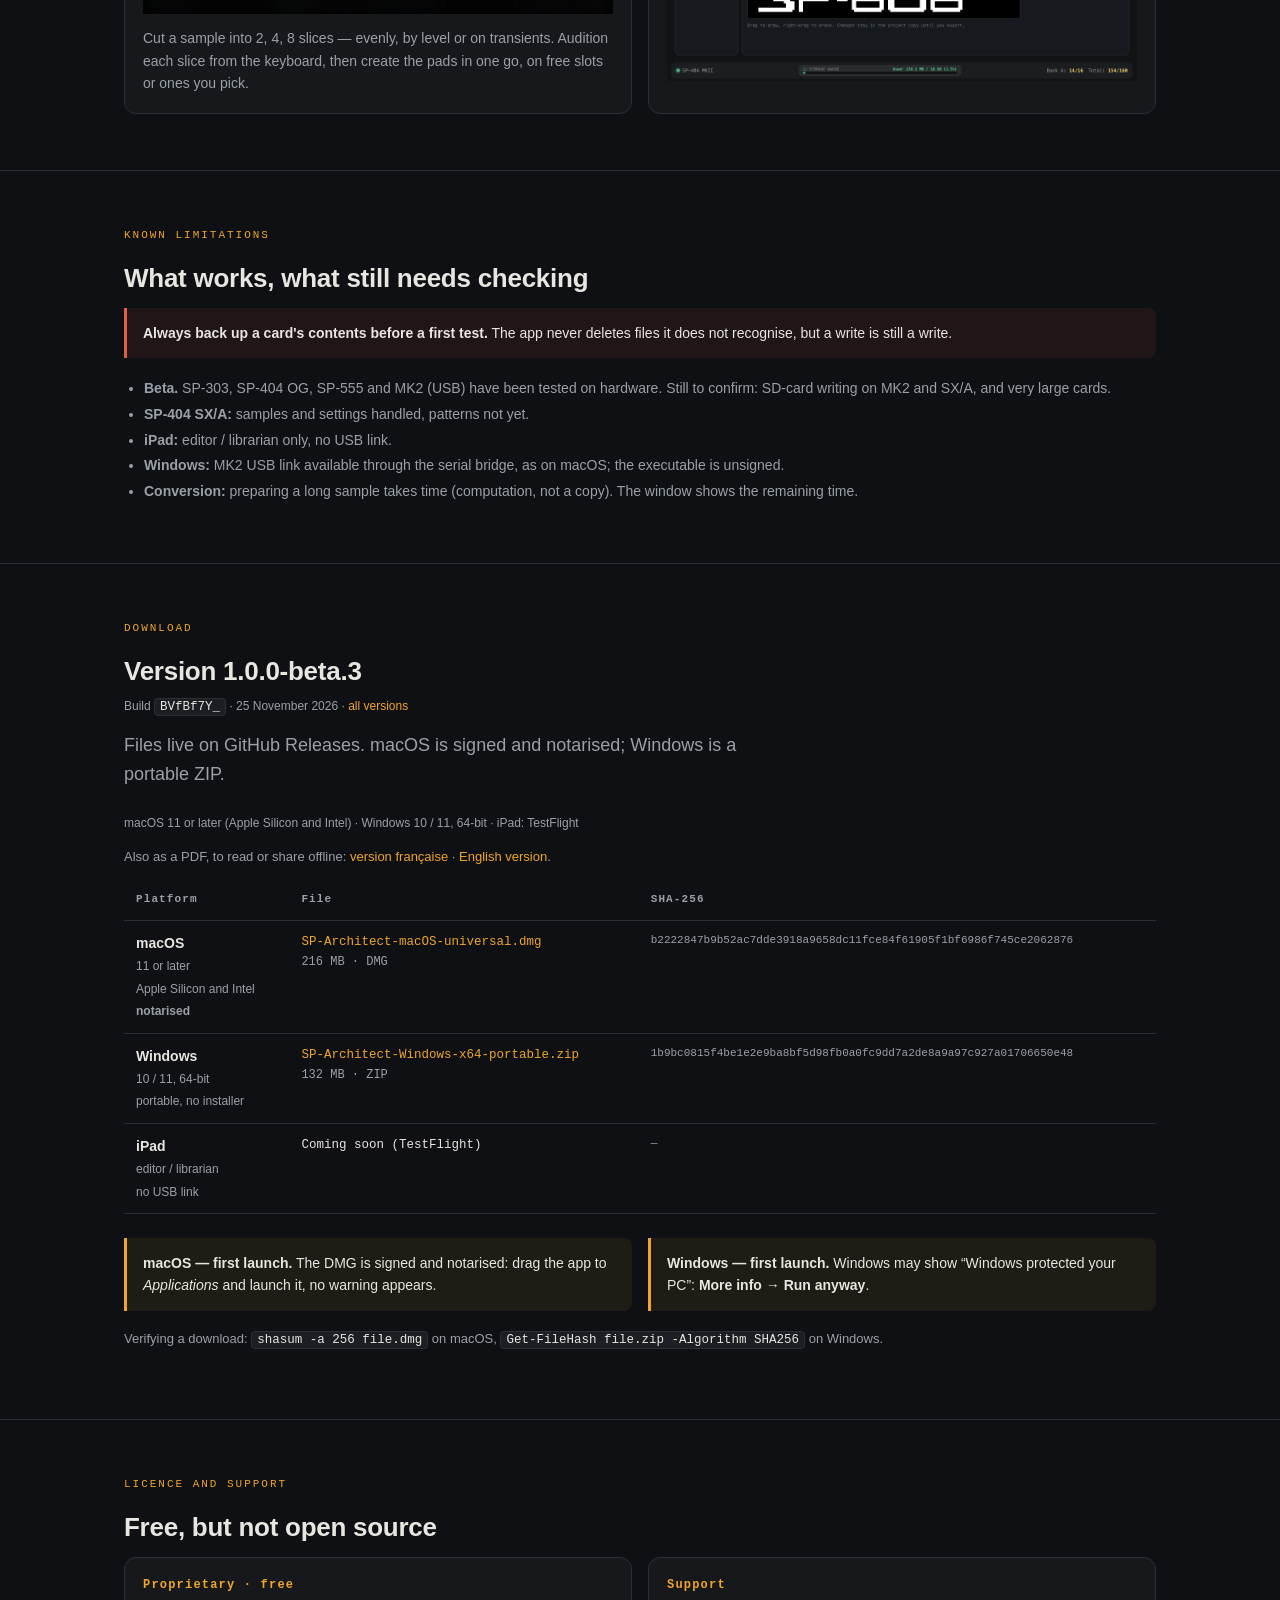
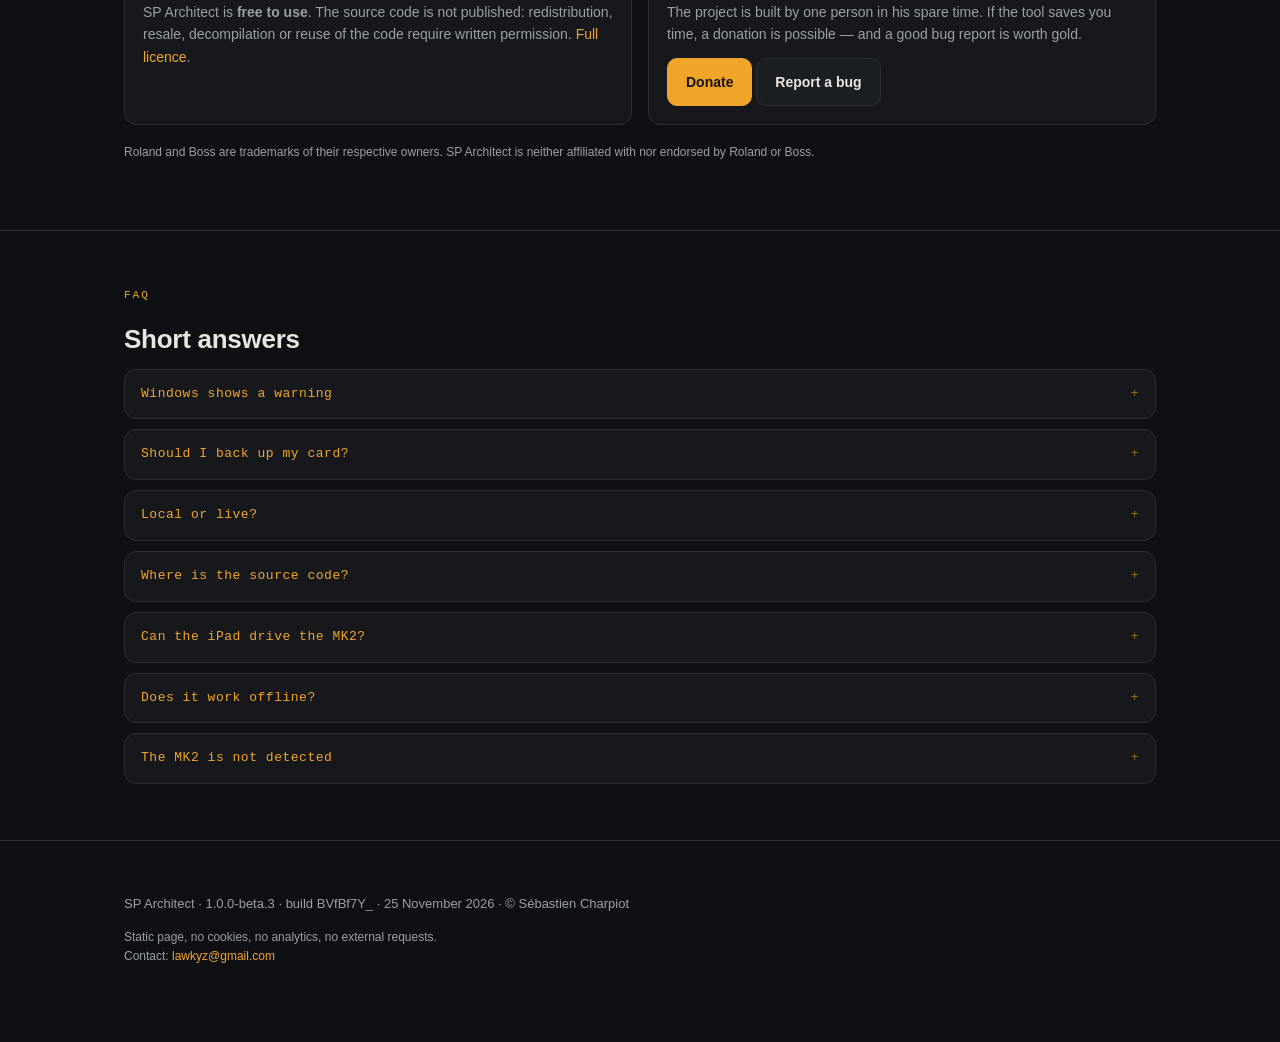
==== commit 538bad9a: "SP Architect — releases, docs and credits (no source)" ====
--- a/en.html
+++ b/en.html
@@ -288,13 +288,13 @@
 <section id="download">
   <div class="wrap">
     <p class="kicker">DOWNLOAD</p>
-    <h2>Version 1.0.0-beta.2</h2>
-    <p class="tiny" style="margin:-4px 0 14px">Build <code>CyZgXbme</code> · 25 November 2026 · <a href="https://github.com/sound-sculpture/SP-Architect-releases/releases/latest">all versions</a></p>
+    <h2>Version 1.0.0-beta.3</h2>
+    <p class="tiny" style="margin:-4px 0 14px">Build <code>BVfBf7Y_</code> · 25 November 2026 · <a href="https://github.com/sound-sculpture/SP-Architect-releases/releases/latest">all versions</a></p>
     <p class="lead">Files live on GitHub Releases. macOS is signed and notarised; Windows is a portable ZIP.</p>
     <p class="tiny">macOS 11 or later (Apple Silicon and Intel) · Windows 10 / 11, 64-bit · iPad: TestFlight</p>
     <p class="small">Also as a PDF, to read or share offline:
-      <a href="SP-Architect-beta2-FR.pdf">version française</a> ·
-      <a href="SP-Architect-beta2-EN.pdf">English version</a>.</p>
+      <a href="SP-Architect-beta3-FR.pdf">version française</a> ·
+      <a href="SP-Architect-beta3-EN.pdf">English version</a>.</p>
 
     <table>
       <thead>
@@ -303,12 +303,12 @@
       <tbody>
         <tr>
           <td><strong>macOS</strong><br><span class="tiny">11 or later<br>Apple Silicon and Intel<br><strong>notarised</strong></span></td>
-          <td class="mono"><a href="https://github.com/sound-sculpture/SP-Architect-releases/releases/download/v1.0.0-beta.2/SP-Architect-macOS-universal.dmg">SP-Architect-macOS-universal.dmg</a><br><span class="tiny">216 MB · DMG</span></td>
+          <td class="mono"><a href="https://github.com/sound-sculpture/SP-Architect-releases/releases/download/v1.0.0-beta.3/SP-Architect-macOS-universal.dmg">SP-Architect-macOS-universal.dmg</a><br><span class="tiny">216 MB · DMG</span></td>
           <td class="hash">b2222847b9b52ac7dde3918a9658dc11fce84f61905f1bf6986f745ce2062876</td>
         </tr>
         <tr>
           <td><strong>Windows</strong><br><span class="tiny">10 / 11, 64-bit<br>portable, no installer</span></td>
-          <td class="mono"><a href="https://github.com/sound-sculpture/SP-Architect-releases/releases/download/v1.0.0-beta.2/SP-Architect-Windows-x64-portable.zip">SP-Architect-Windows-x64-portable.zip</a><br><span class="tiny">132 MB · ZIP</span></td>
+          <td class="mono"><a href="https://github.com/sound-sculpture/SP-Architect-releases/releases/download/v1.0.0-beta.3/SP-Architect-Windows-x64-portable.zip">SP-Architect-Windows-x64-portable.zip</a><br><span class="tiny">132 MB · ZIP</span></td>
           <td class="hash">1b9bc0815f4be1e2e9ba8bf5d98fb0a0fc9dd7a2de8a9a97c927a01706650e48</td>
         </tr>
         <tr>
@@ -414,7 +414,7 @@
 
 <footer>
   <div class="wrap">
-    <p>SP Architect · 1.0.0-beta.2 · build CyZgXbme · 25 November 2026 · © Sébastien Charpiot</p>
+    <p>SP Architect · 1.0.0-beta.3 · build BVfBf7Y_ · 25 November 2026 · © Sébastien Charpiot</p>
     <p class="tiny">Static page, no cookies, no analytics, no external requests.<br>Contact: <a href="mailto:lawkyz@gmail.com">lawkyz@gmail.com</a></p>
   </div>
 </footer>
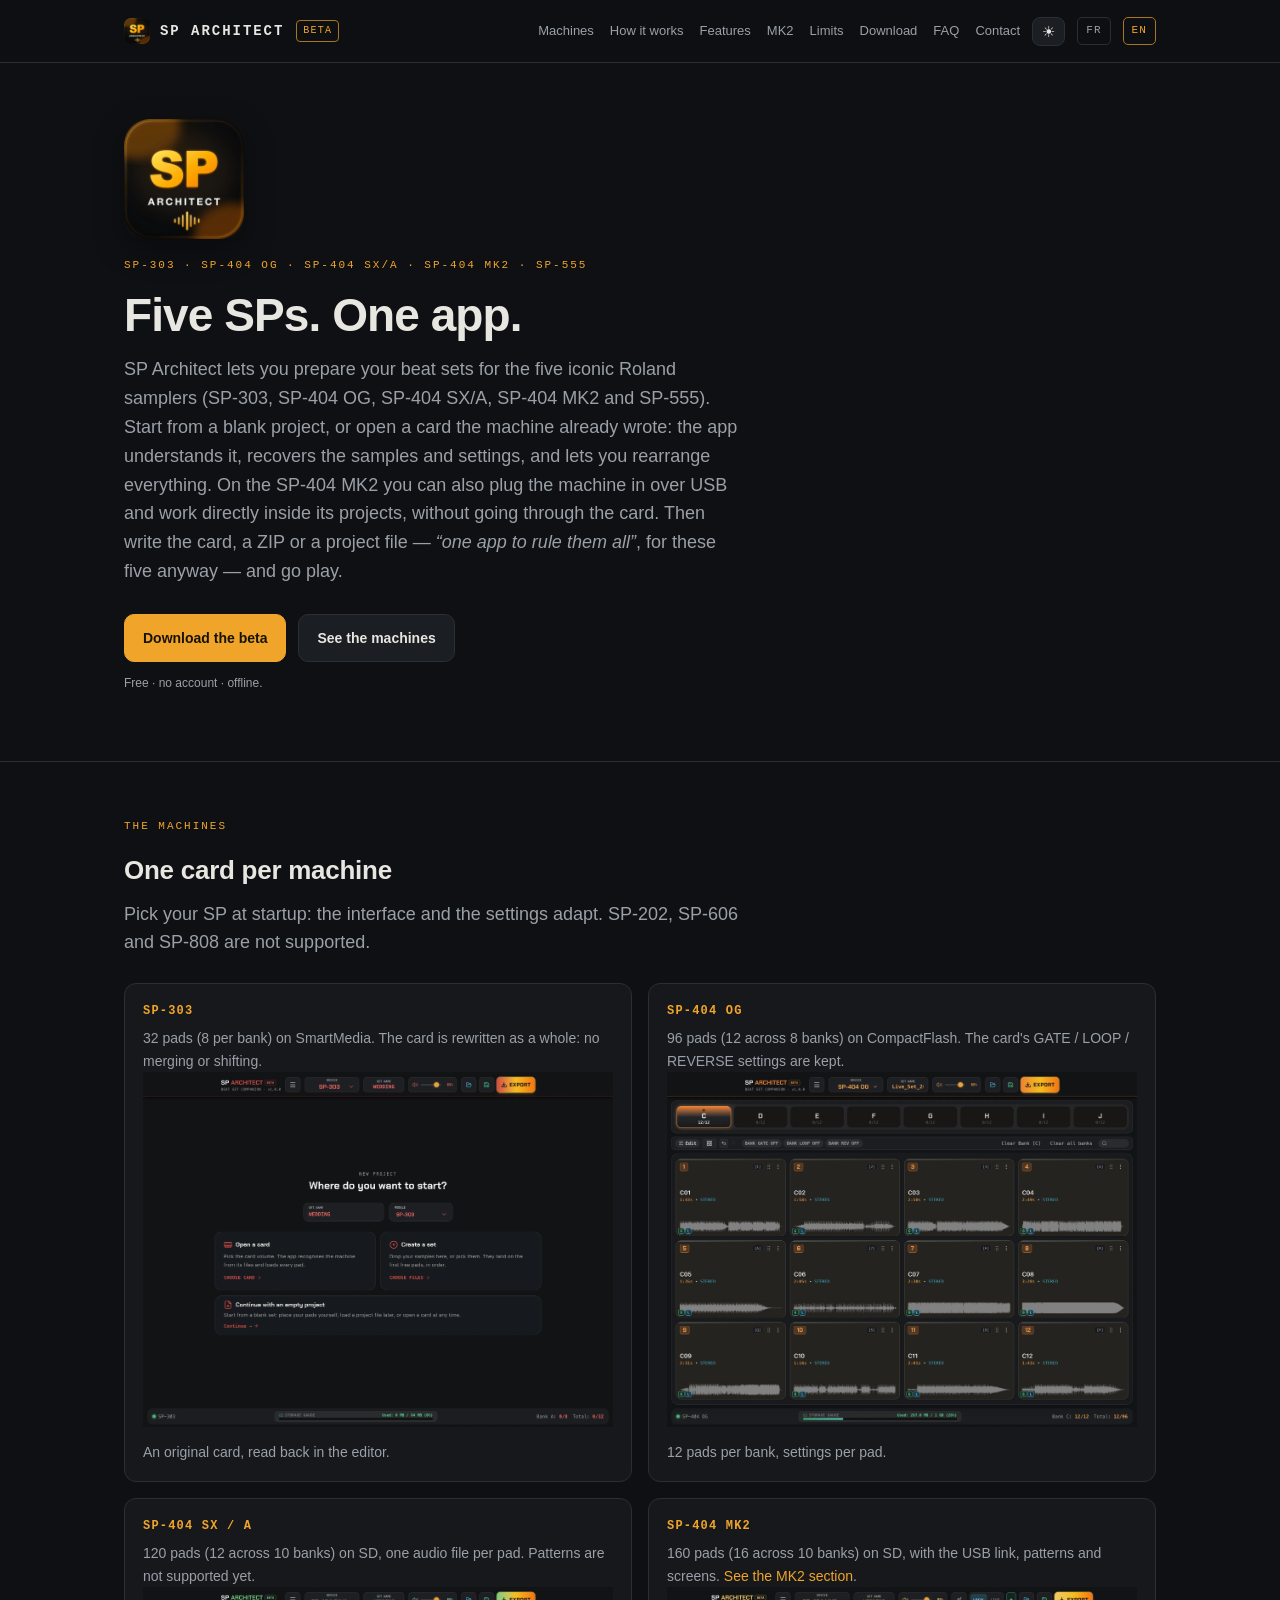
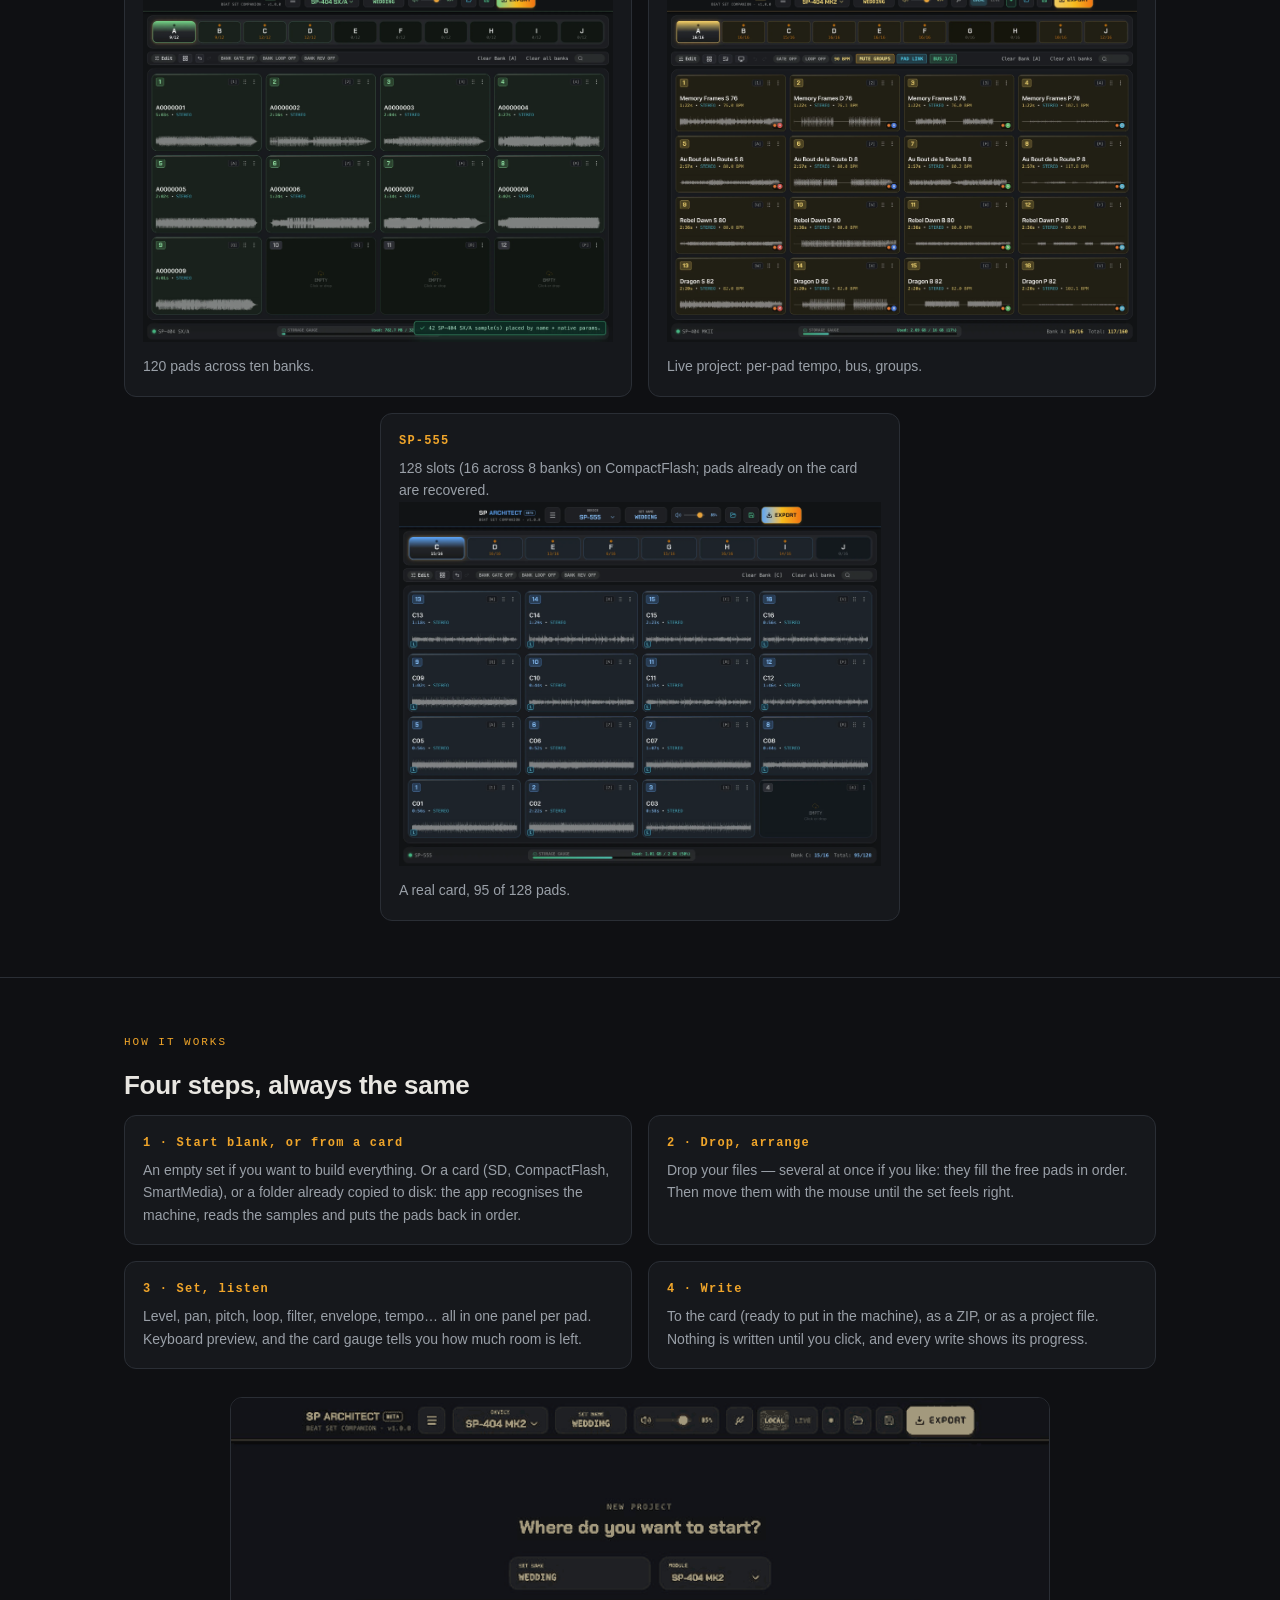
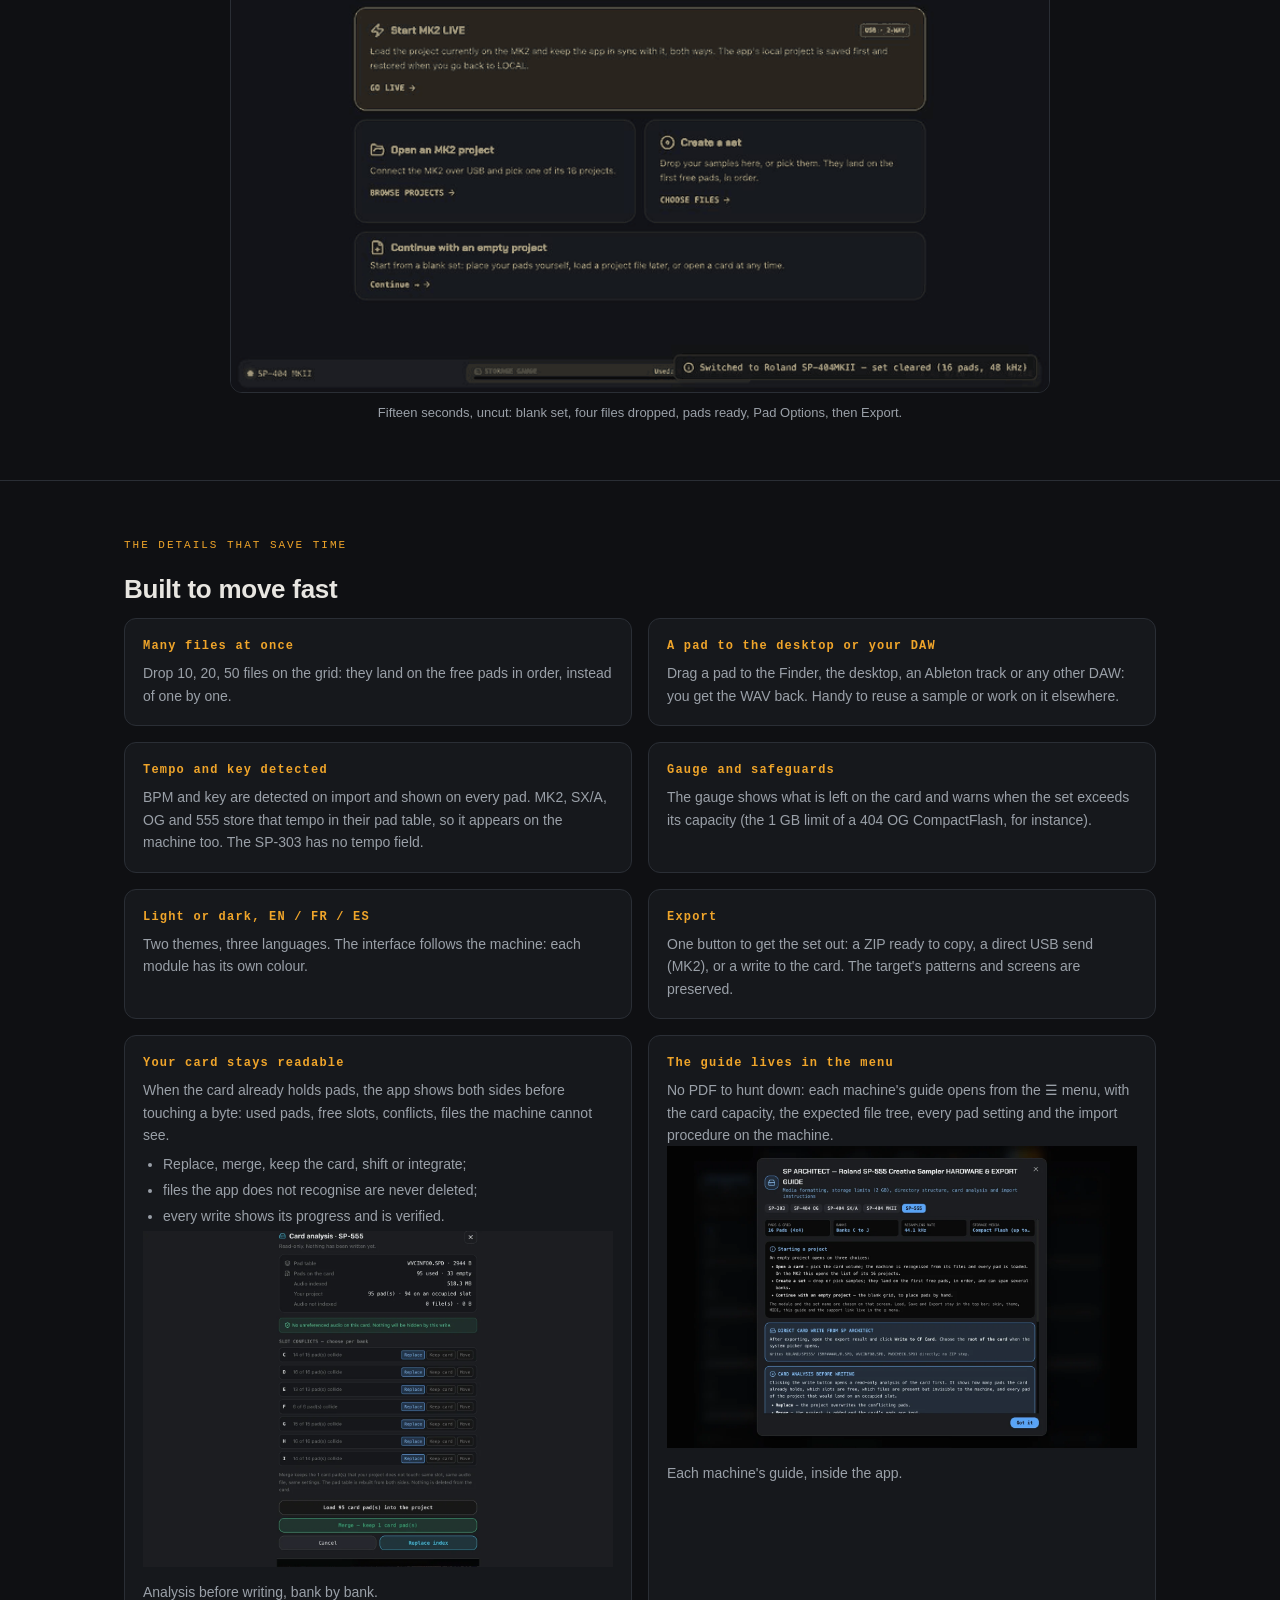
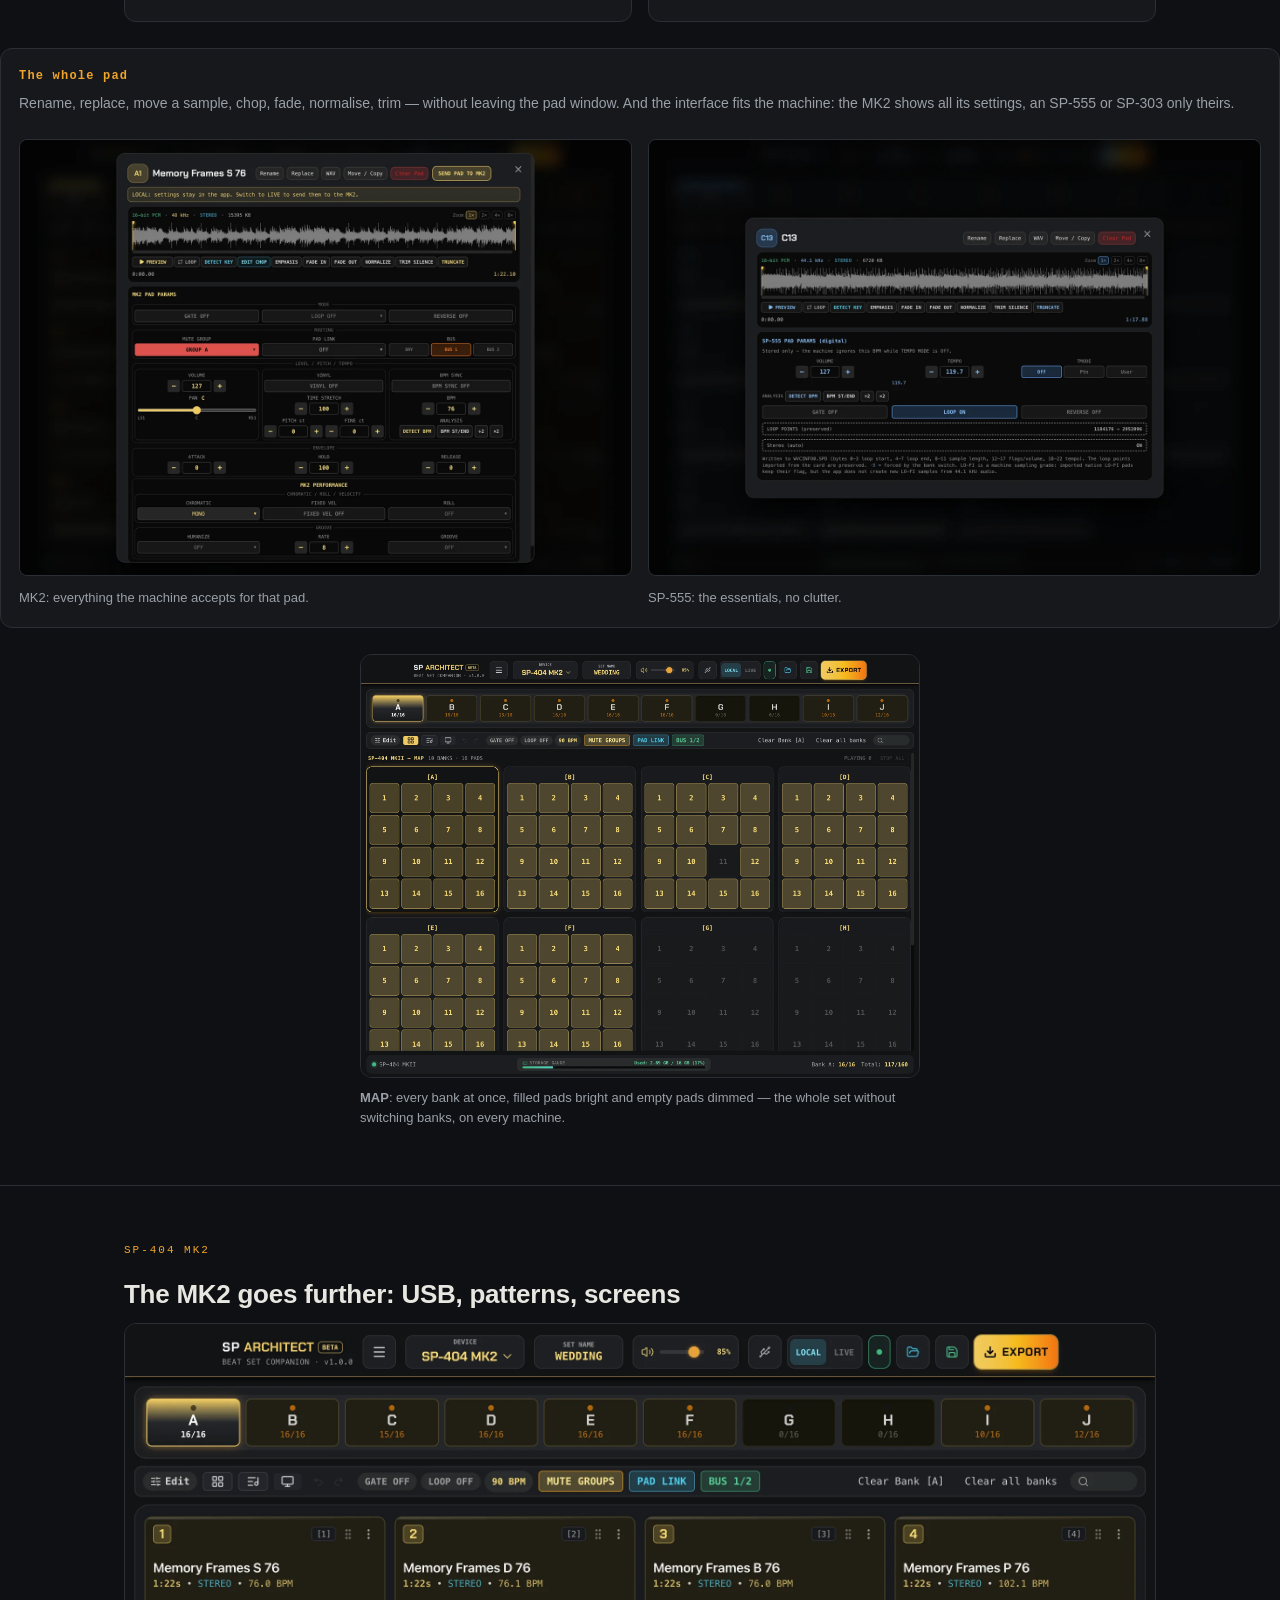
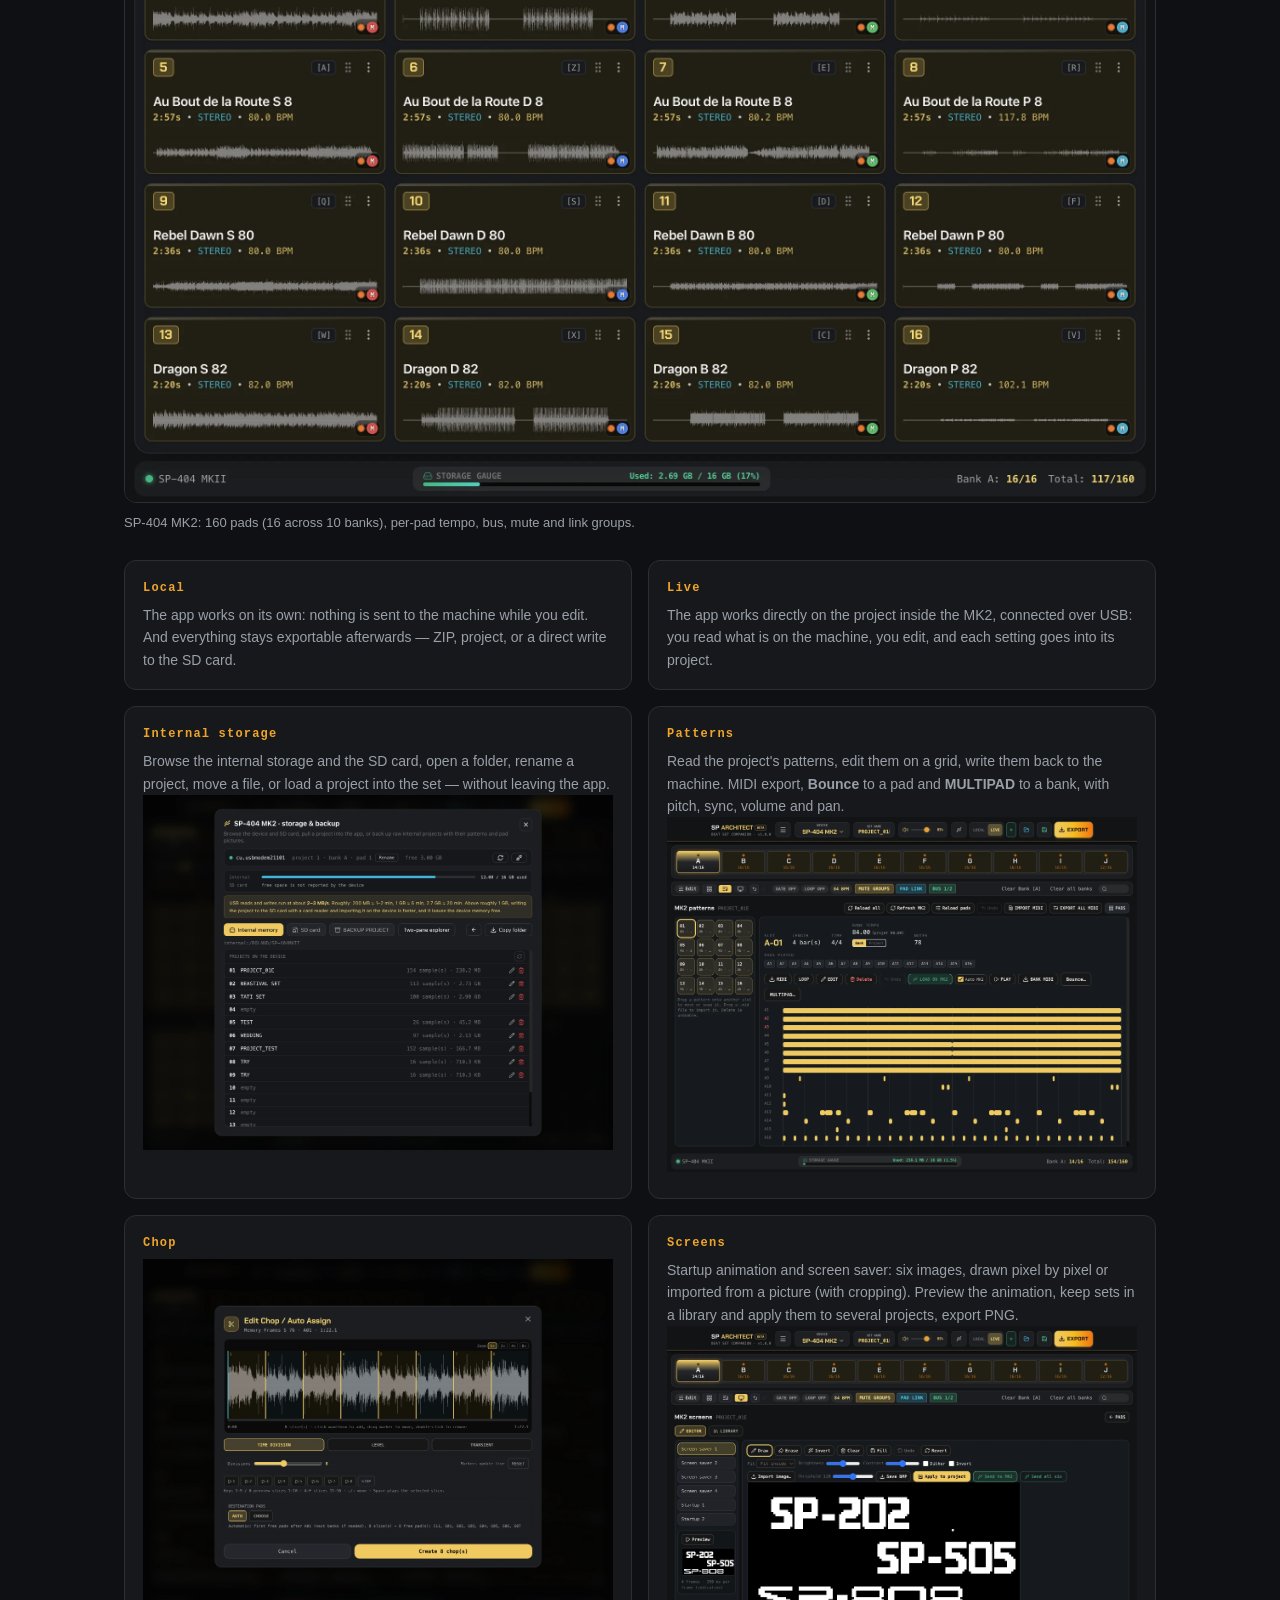
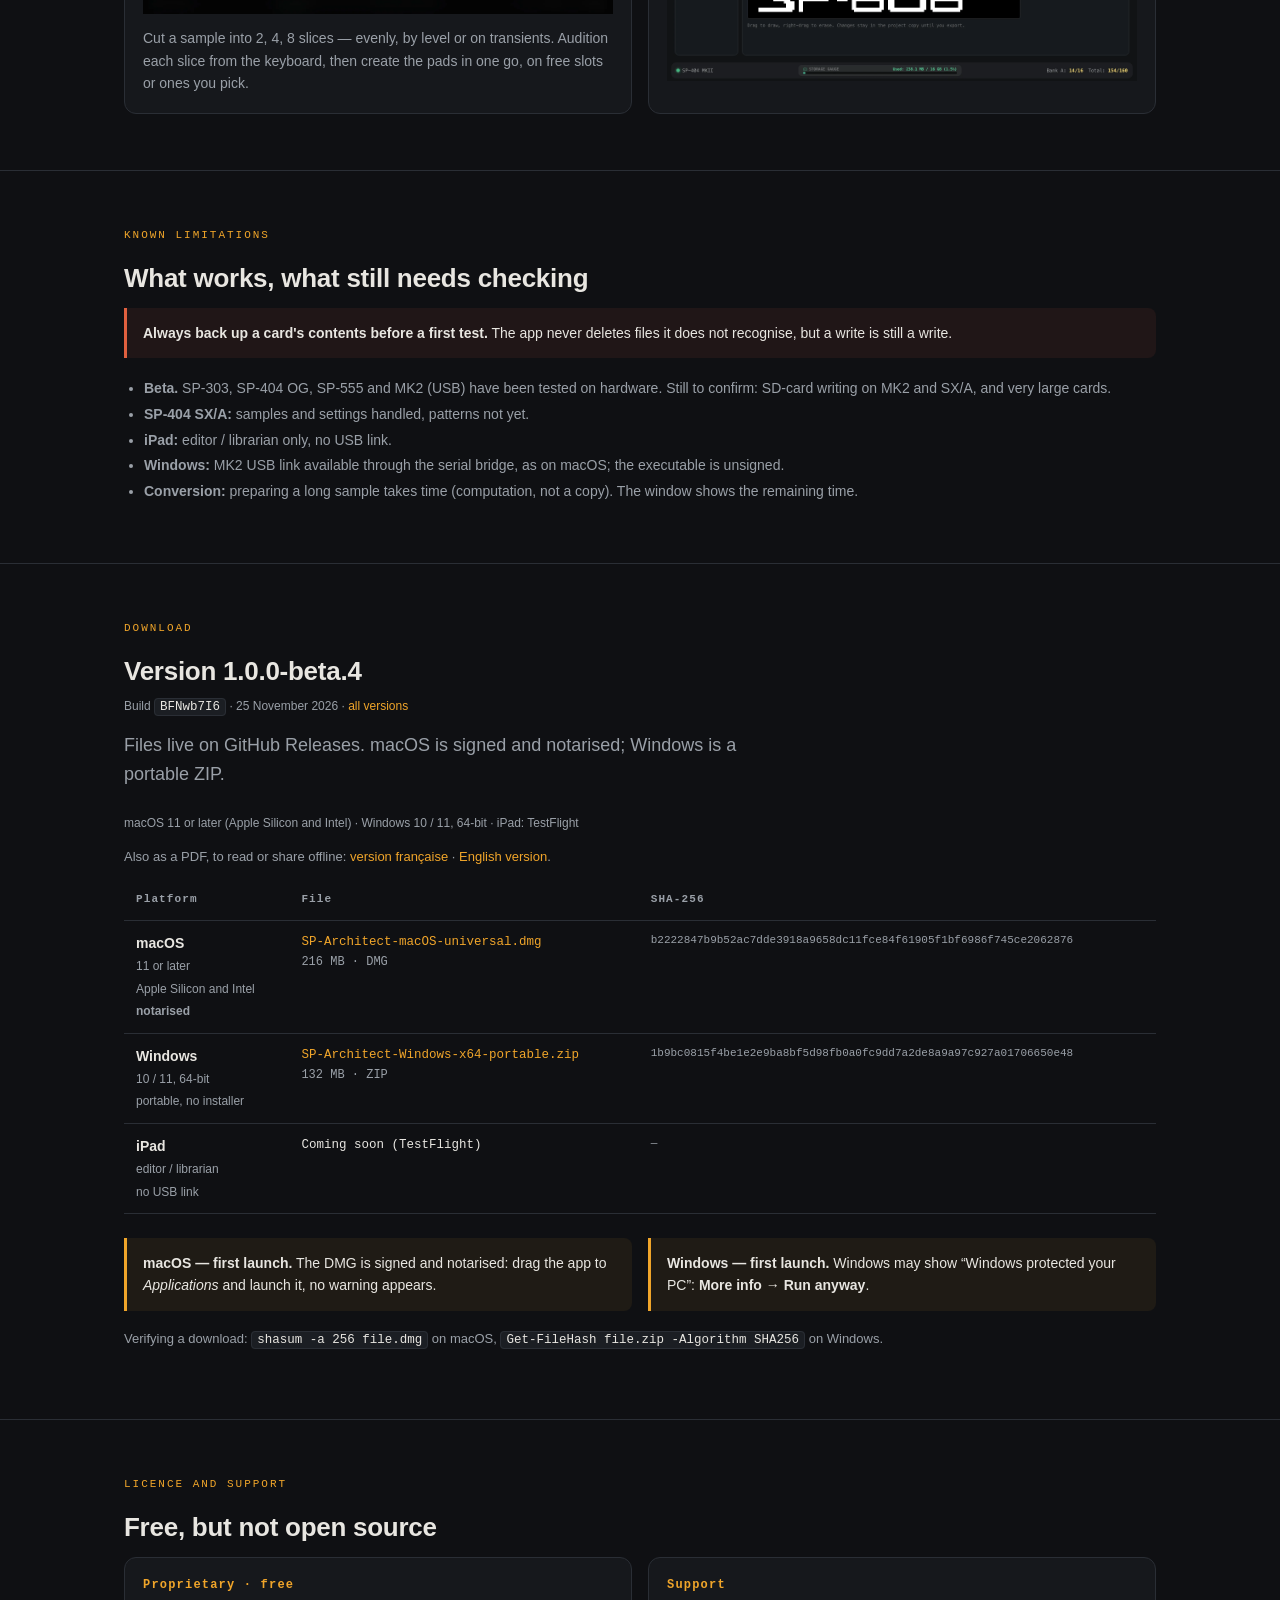
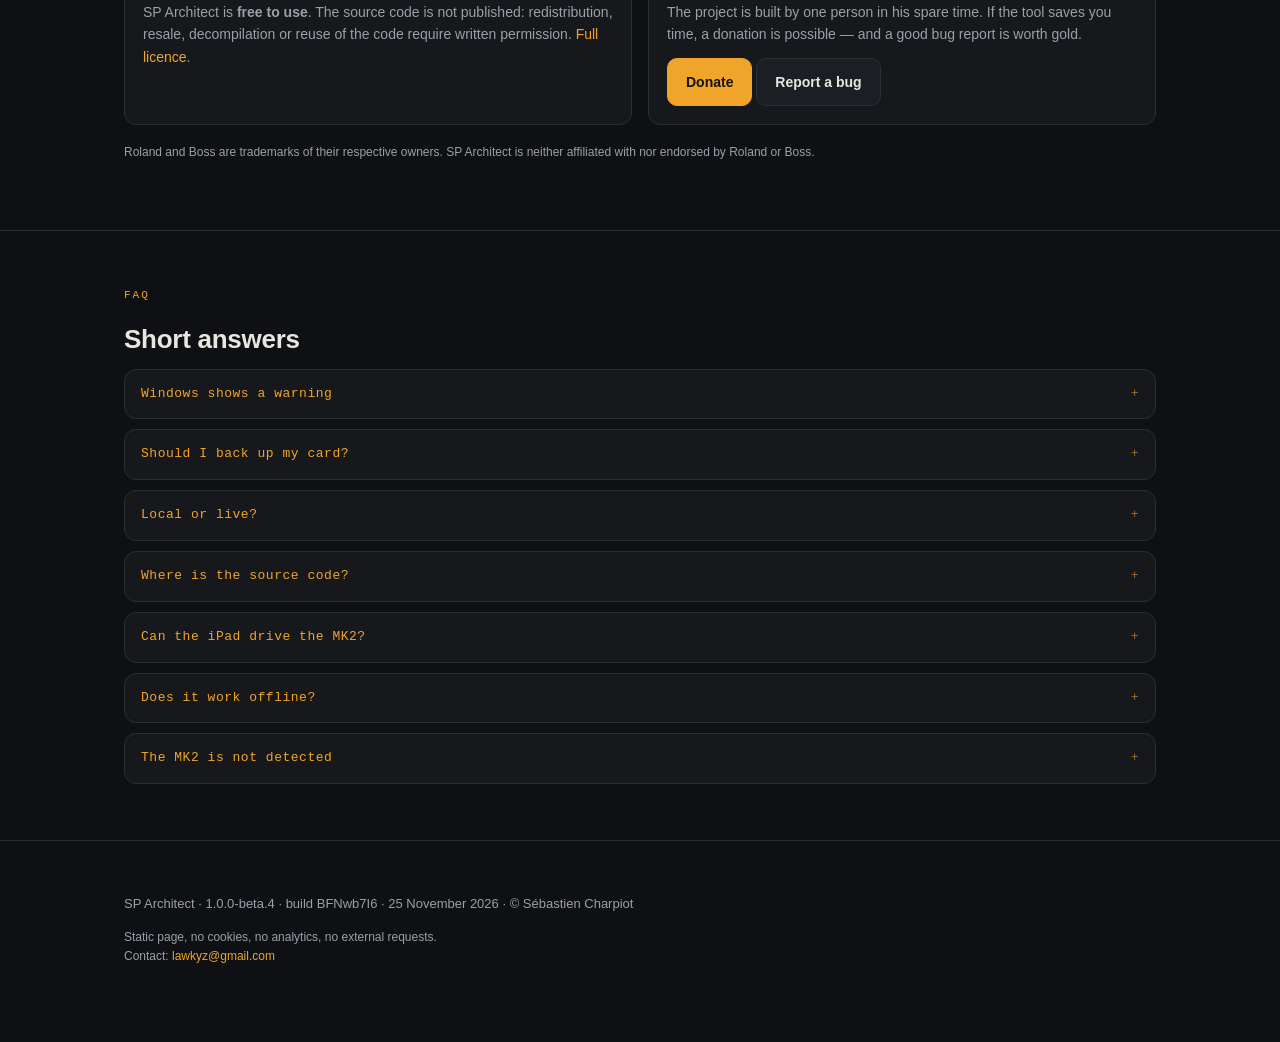
==== commit 7bf476d3: "SP Architect — releases, docs and credits (no source)" ====
--- a/en.html
+++ b/en.html
@@ -288,13 +288,13 @@
 <section id="download">
   <div class="wrap">
     <p class="kicker">DOWNLOAD</p>
-    <h2>Version 1.0.0-beta.3</h2>
-    <p class="tiny" style="margin:-4px 0 14px">Build <code>BVfBf7Y_</code> · 25 November 2026 · <a href="https://github.com/sound-sculpture/SP-Architect-releases/releases/latest">all versions</a></p>
+    <h2>Version 1.0.0-beta.4</h2>
+    <p class="tiny" style="margin:-4px 0 14px">Build <code>BFNwb7I6</code> · 25 November 2026 · <a href="https://github.com/sound-sculpture/SP-Architect-releases/releases/latest">all versions</a></p>
     <p class="lead">Files live on GitHub Releases. macOS is signed and notarised; Windows is a portable ZIP.</p>
     <p class="tiny">macOS 11 or later (Apple Silicon and Intel) · Windows 10 / 11, 64-bit · iPad: TestFlight</p>
     <p class="small">Also as a PDF, to read or share offline:
-      <a href="SP-Architect-beta3-FR.pdf">version française</a> ·
-      <a href="SP-Architect-beta3-EN.pdf">English version</a>.</p>
+      <a href="SP-Architect-beta4-FR.pdf">version française</a> ·
+      <a href="SP-Architect-beta4-EN.pdf">English version</a>.</p>
 
     <table>
       <thead>
@@ -303,12 +303,12 @@
       <tbody>
         <tr>
           <td><strong>macOS</strong><br><span class="tiny">11 or later<br>Apple Silicon and Intel<br><strong>notarised</strong></span></td>
-          <td class="mono"><a href="https://github.com/sound-sculpture/SP-Architect-releases/releases/download/v1.0.0-beta.3/SP-Architect-macOS-universal.dmg">SP-Architect-macOS-universal.dmg</a><br><span class="tiny">216 MB · DMG</span></td>
+          <td class="mono"><a href="https://github.com/sound-sculpture/SP-Architect-releases/releases/download/v1.0.0-beta.4/SP-Architect-macOS-universal.dmg">SP-Architect-macOS-universal.dmg</a><br><span class="tiny">216 MB · DMG</span></td>
           <td class="hash">b2222847b9b52ac7dde3918a9658dc11fce84f61905f1bf6986f745ce2062876</td>
         </tr>
         <tr>
           <td><strong>Windows</strong><br><span class="tiny">10 / 11, 64-bit<br>portable, no installer</span></td>
-          <td class="mono"><a href="https://github.com/sound-sculpture/SP-Architect-releases/releases/download/v1.0.0-beta.3/SP-Architect-Windows-x64-portable.zip">SP-Architect-Windows-x64-portable.zip</a><br><span class="tiny">132 MB · ZIP</span></td>
+          <td class="mono"><a href="https://github.com/sound-sculpture/SP-Architect-releases/releases/download/v1.0.0-beta.4/SP-Architect-Windows-x64-portable.zip">SP-Architect-Windows-x64-portable.zip</a><br><span class="tiny">132 MB · ZIP</span></td>
           <td class="hash">1b9bc0815f4be1e2e9ba8bf5d98fb0a0fc9dd7a2de8a9a97c927a01706650e48</td>
         </tr>
         <tr>
@@ -414,7 +414,7 @@
 
 <footer>
   <div class="wrap">
-    <p>SP Architect · 1.0.0-beta.3 · build BVfBf7Y_ · 25 November 2026 · © Sébastien Charpiot</p>
+    <p>SP Architect · 1.0.0-beta.4 · build BFNwb7I6 · 25 November 2026 · © Sébastien Charpiot</p>
     <p class="tiny">Static page, no cookies, no analytics, no external requests.<br>Contact: <a href="mailto:lawkyz@gmail.com">lawkyz@gmail.com</a></p>
   </div>
 </footer>
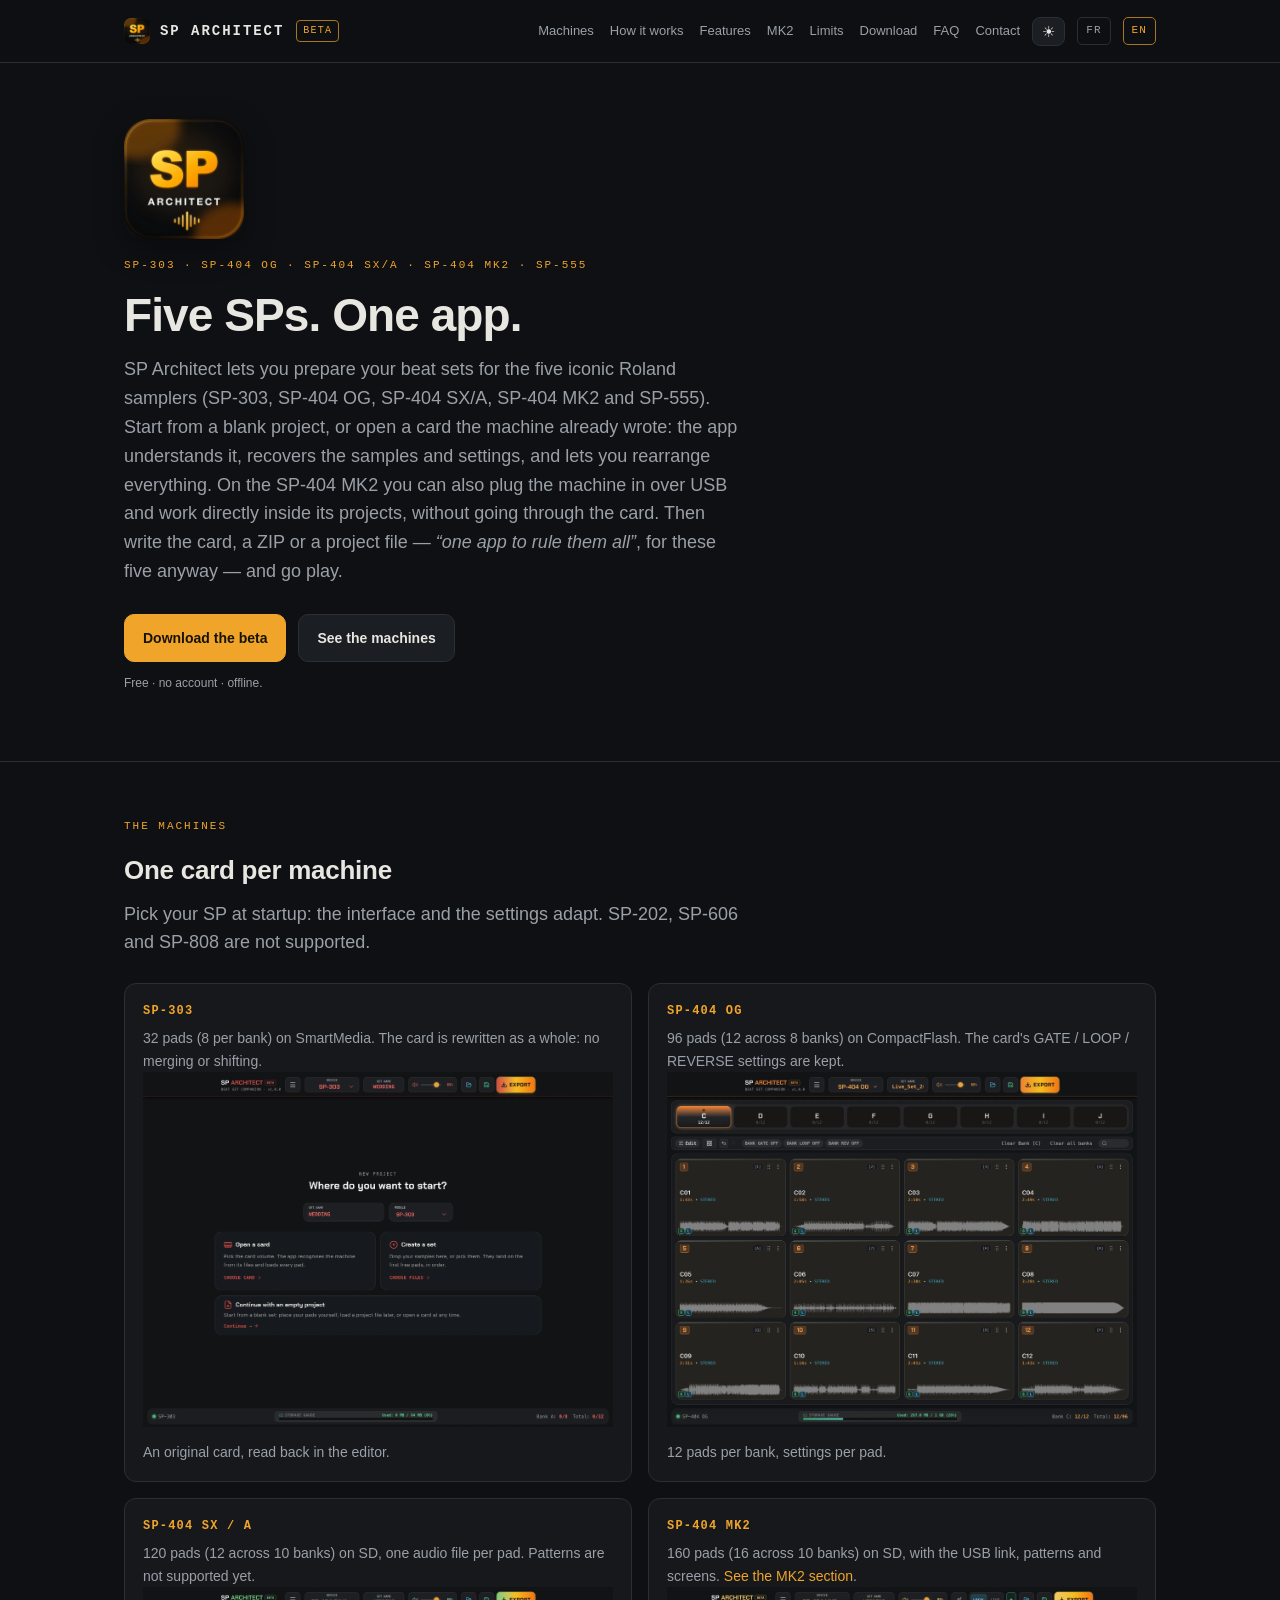
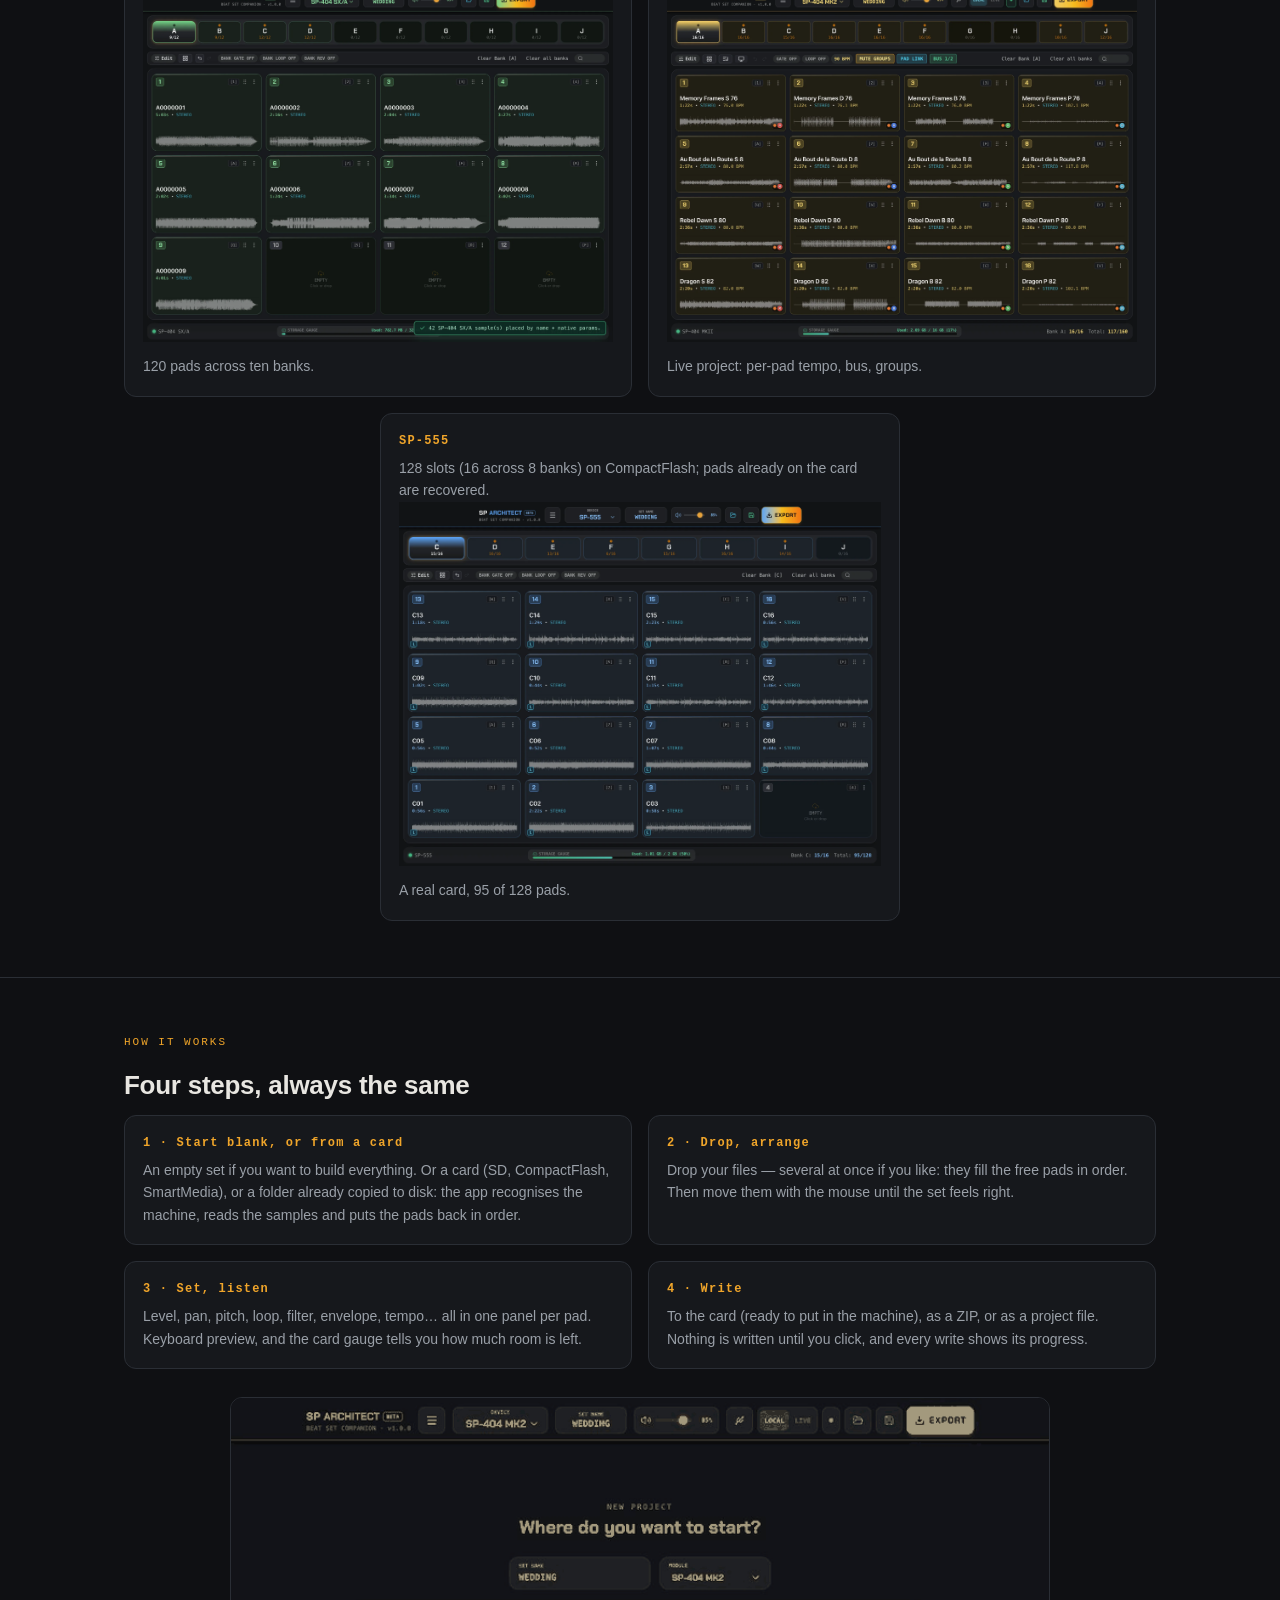
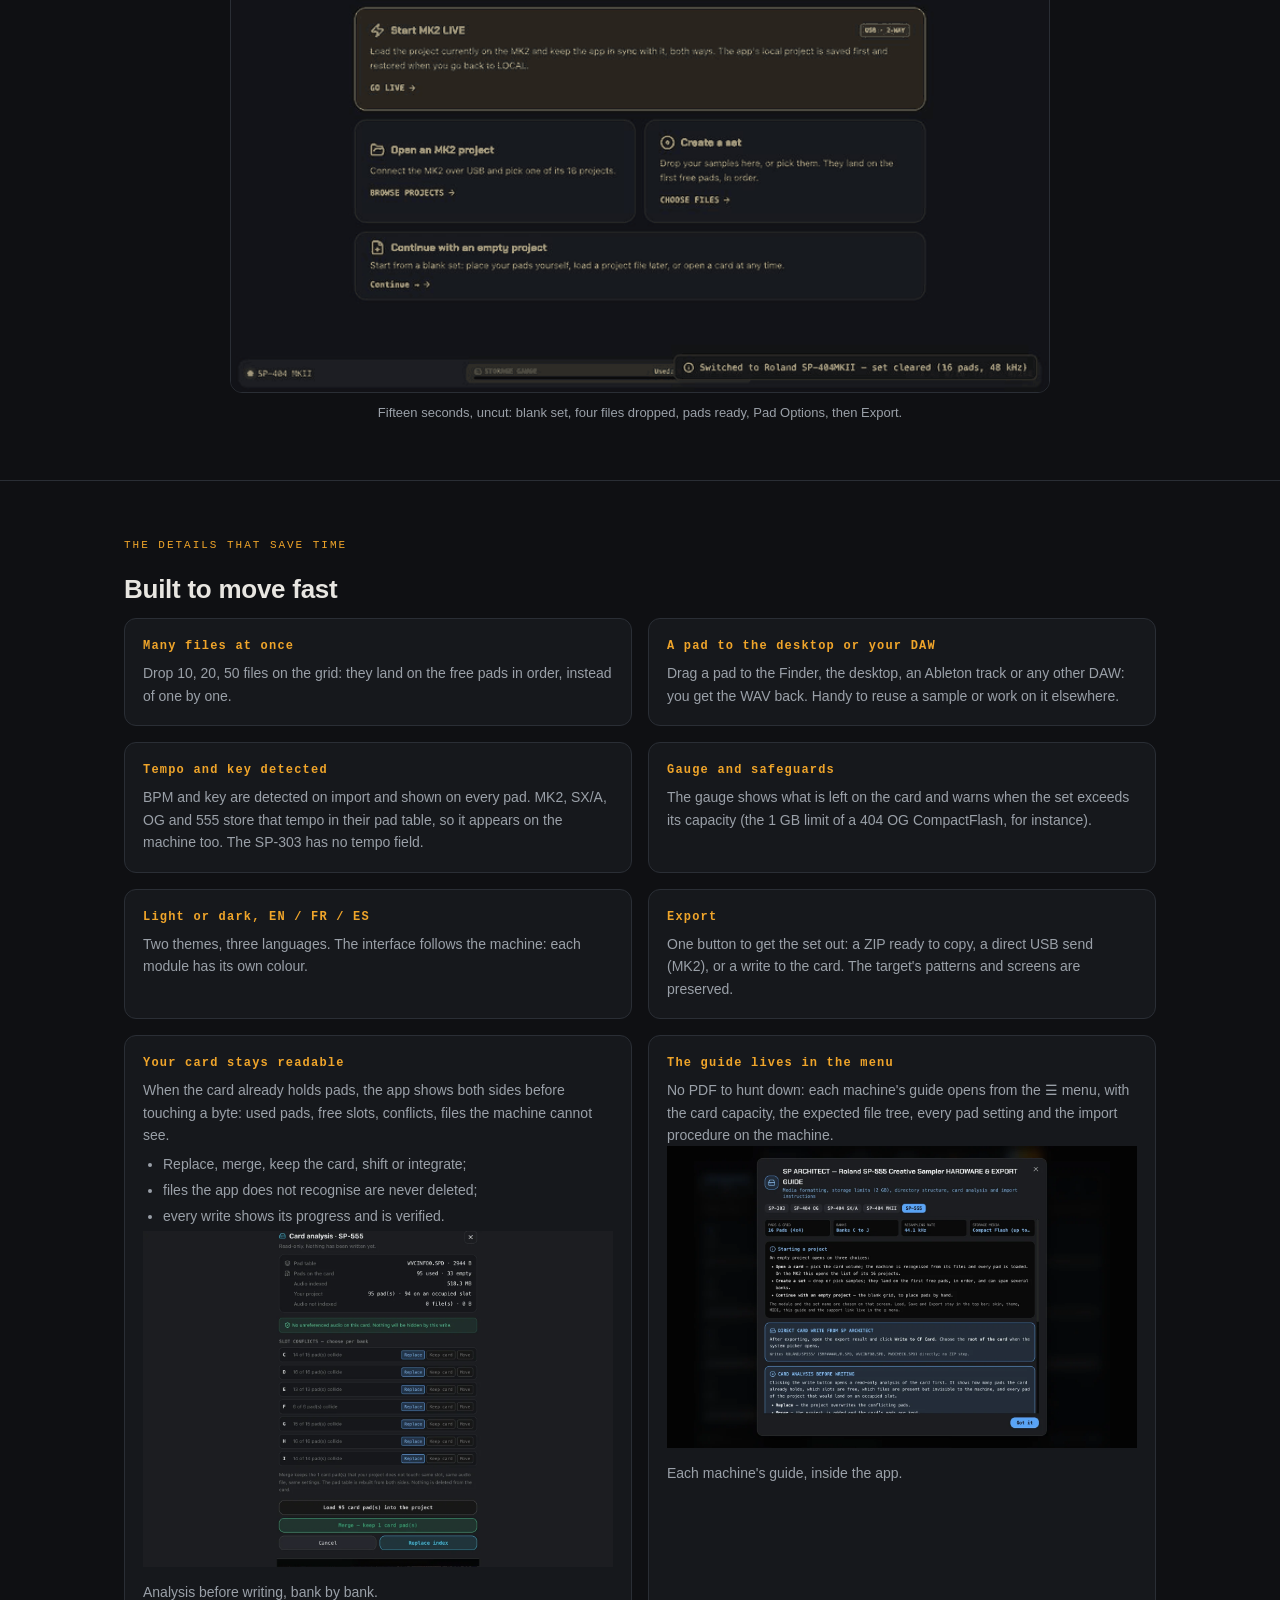
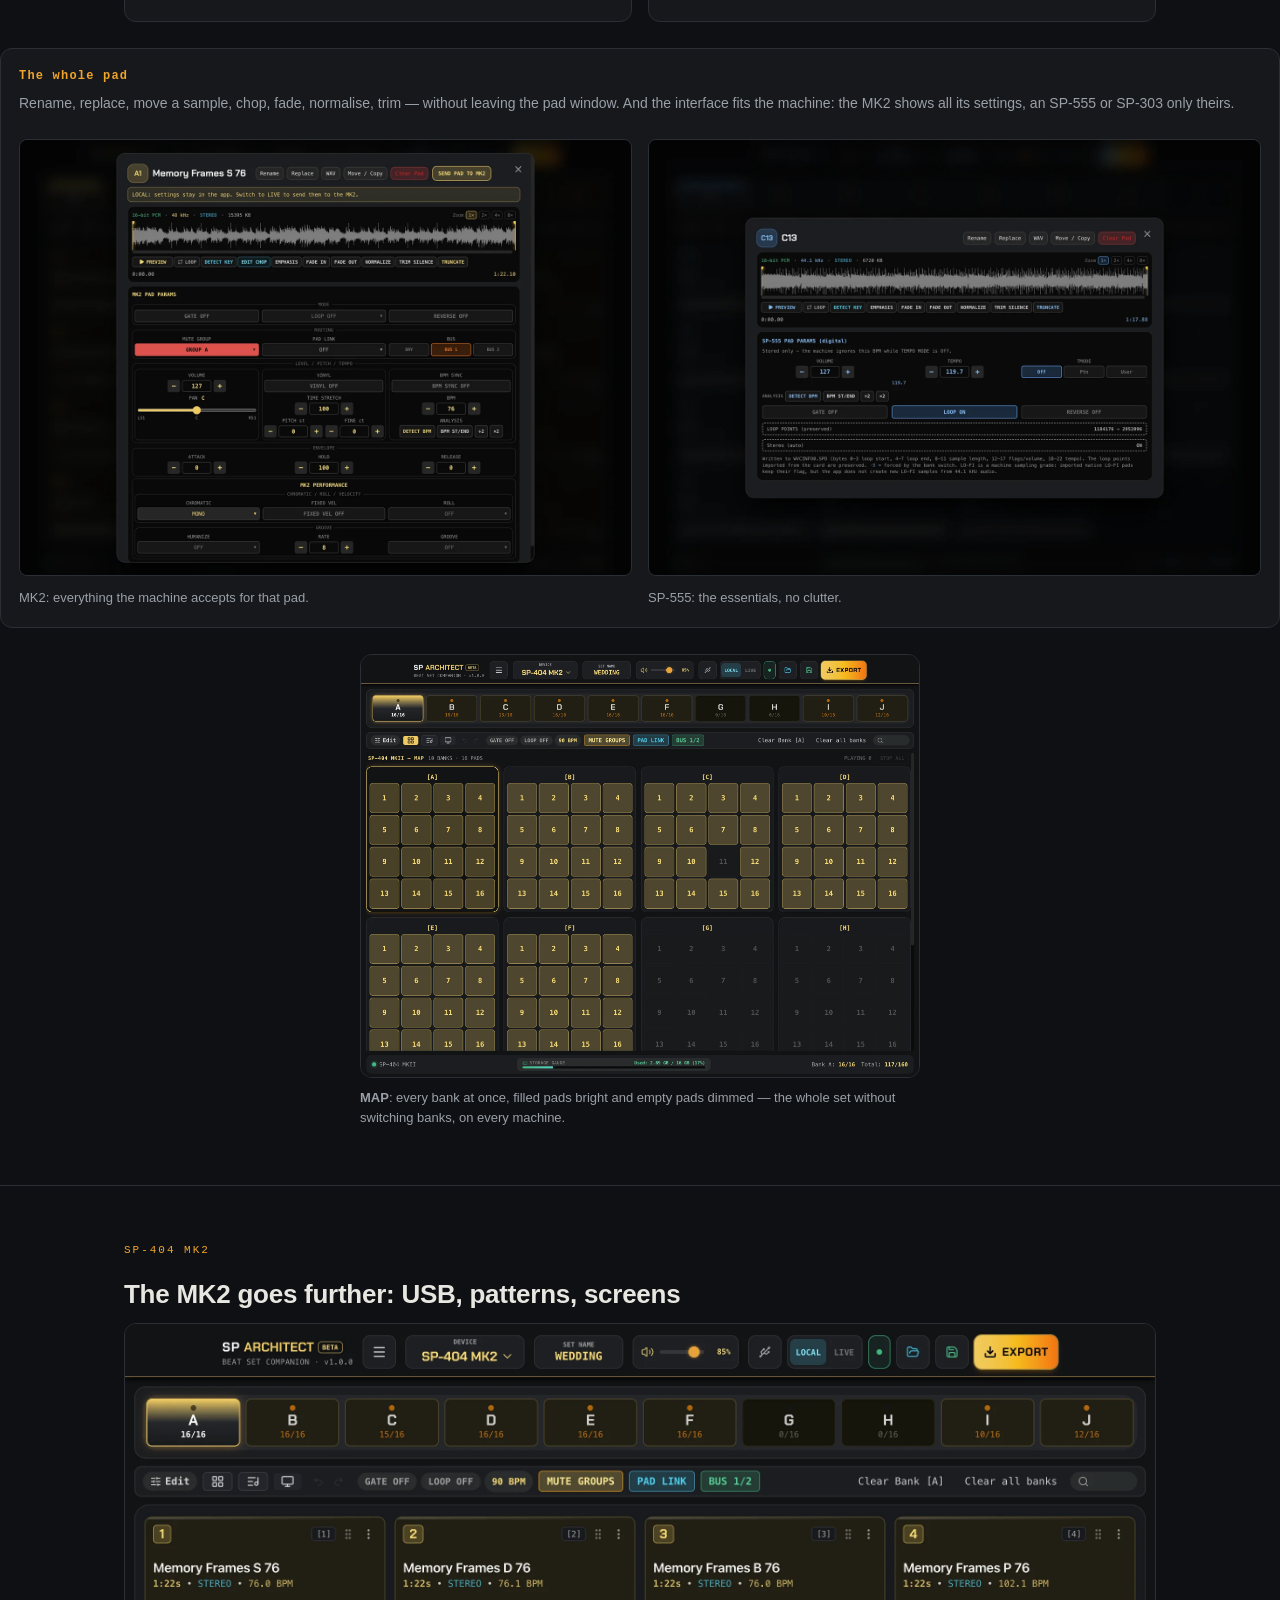
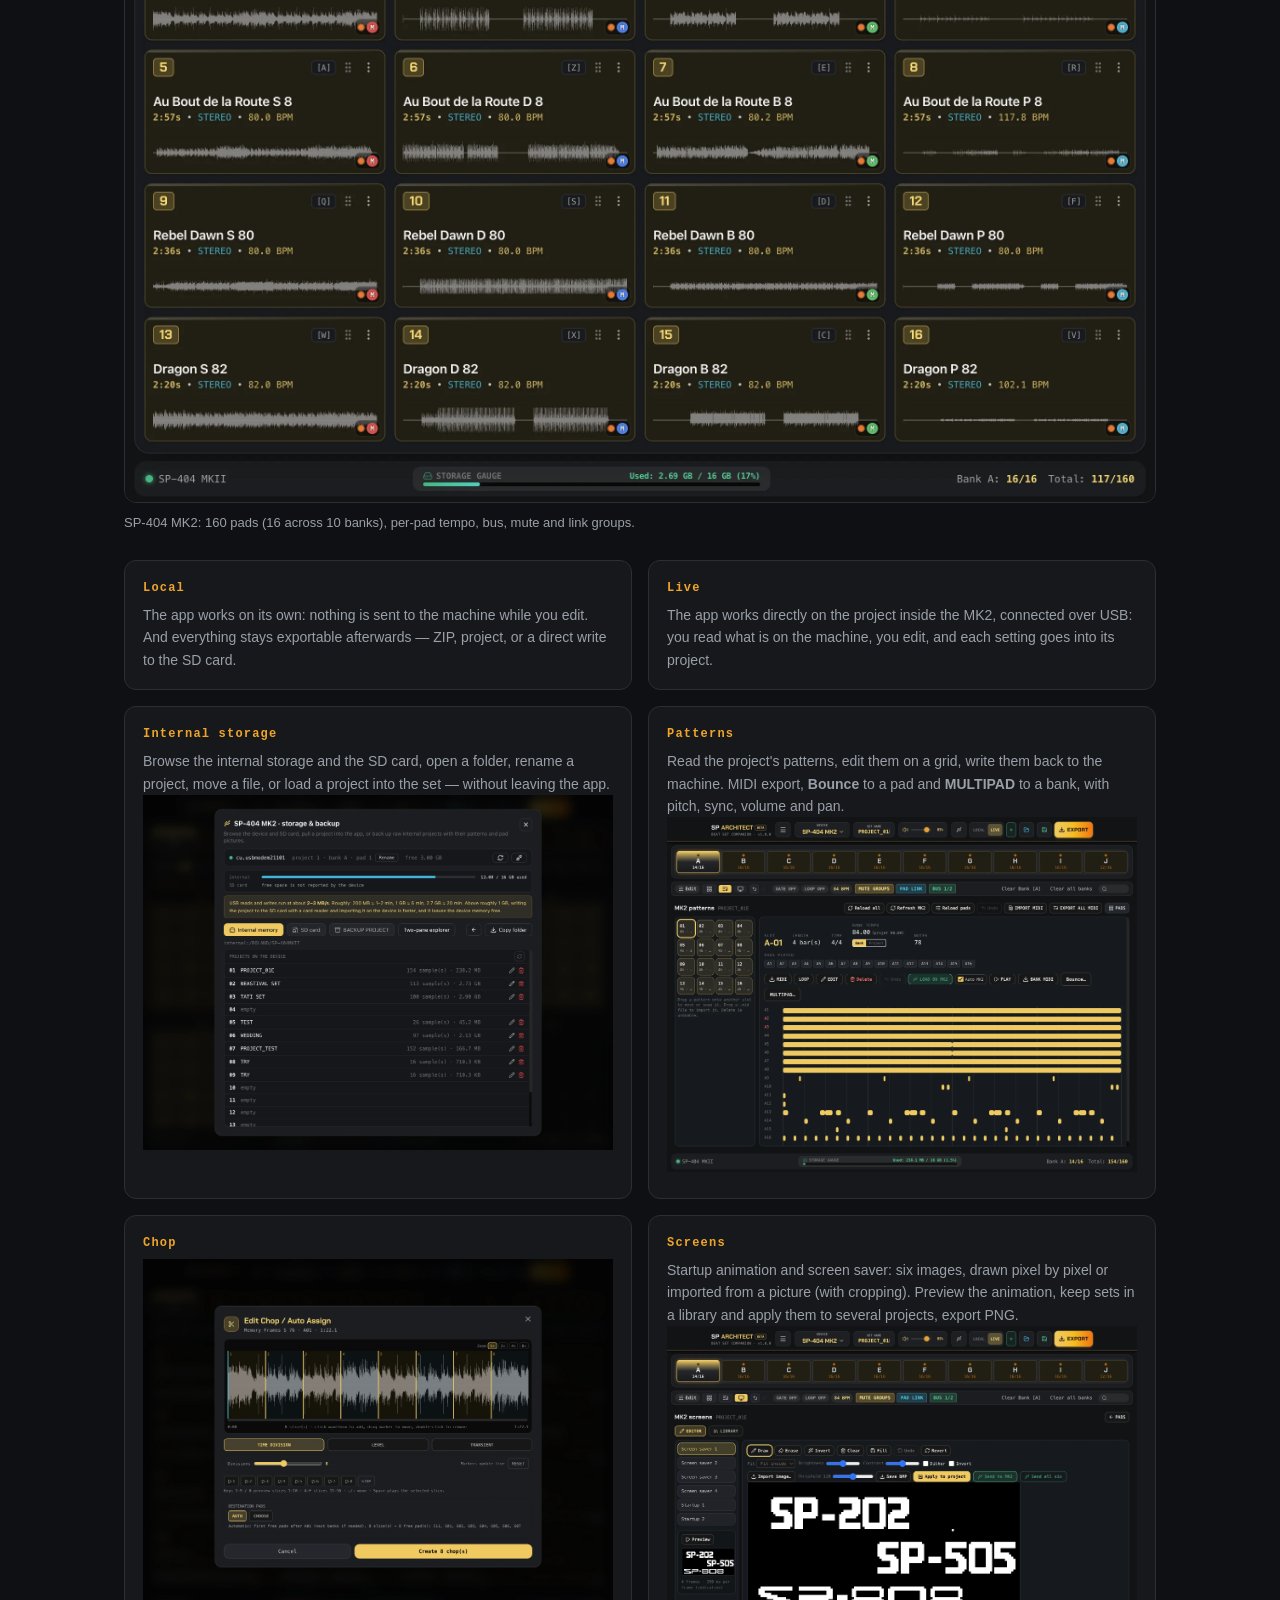
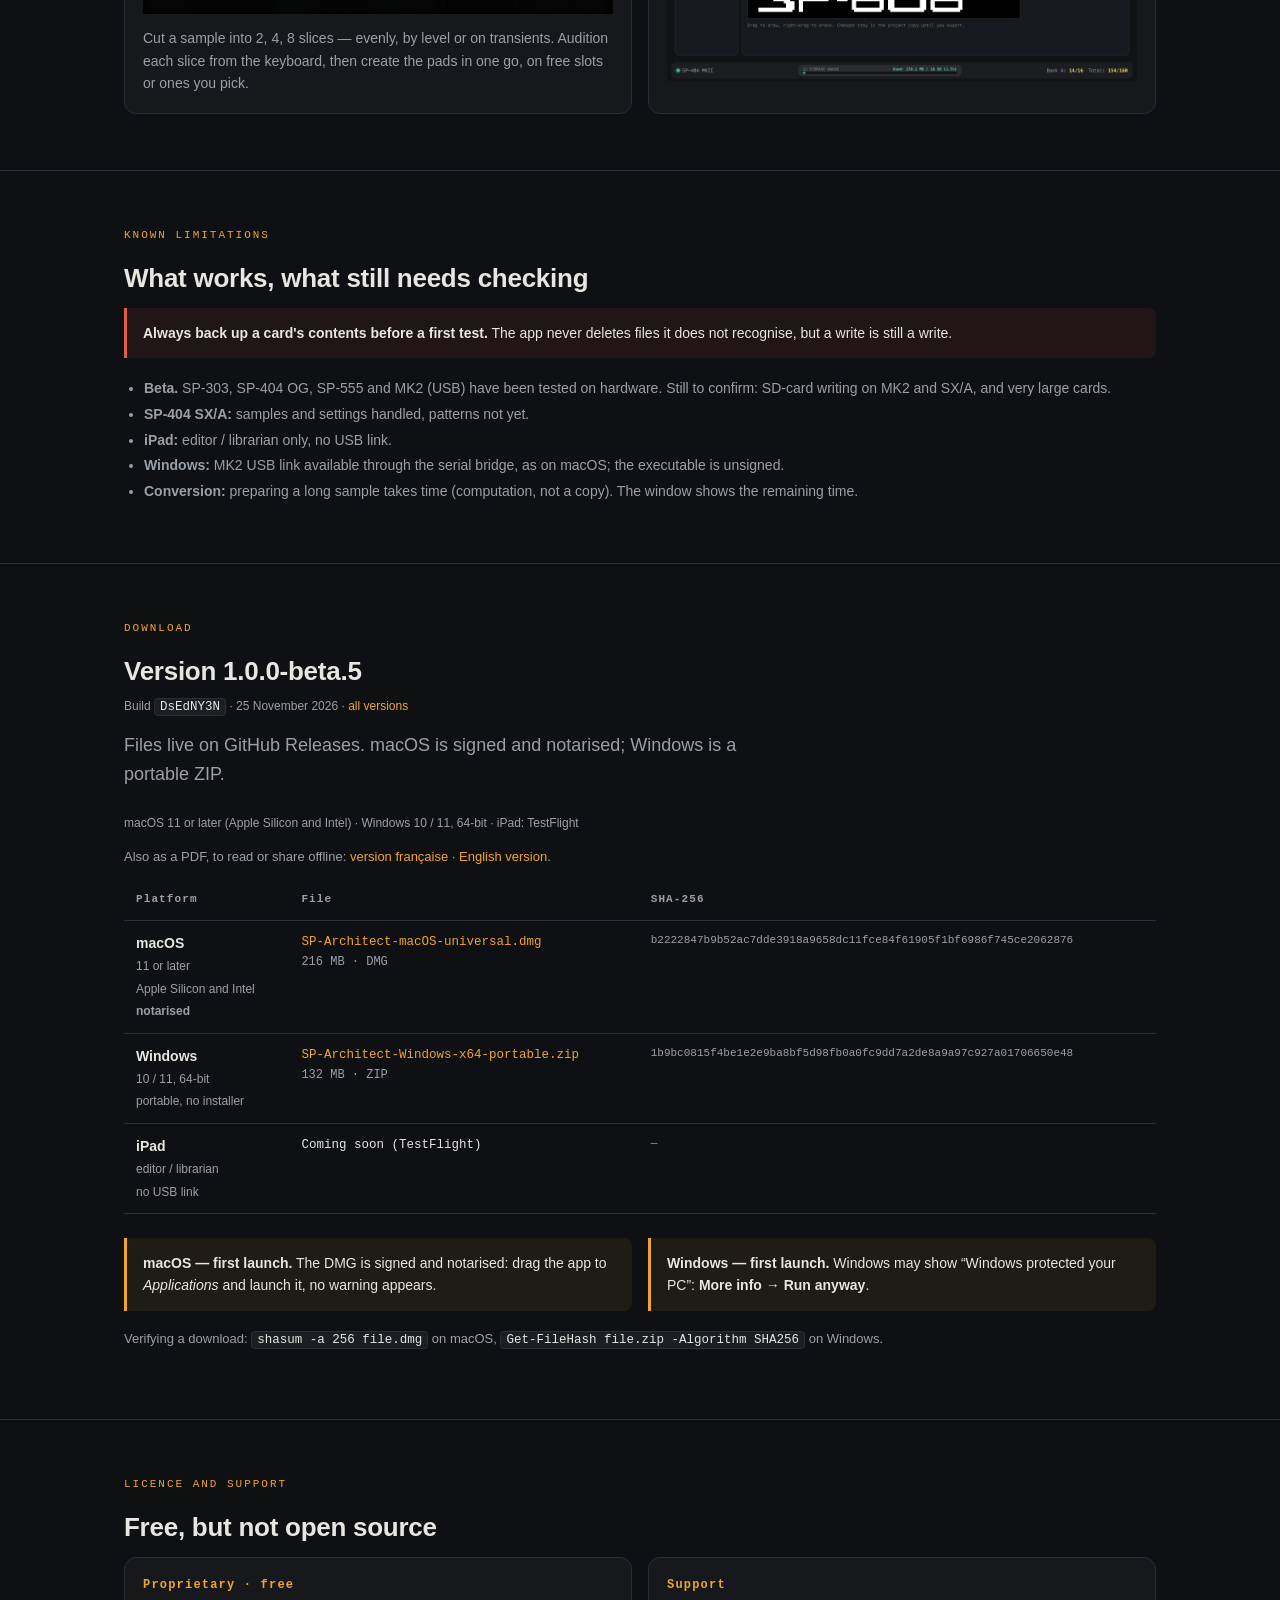
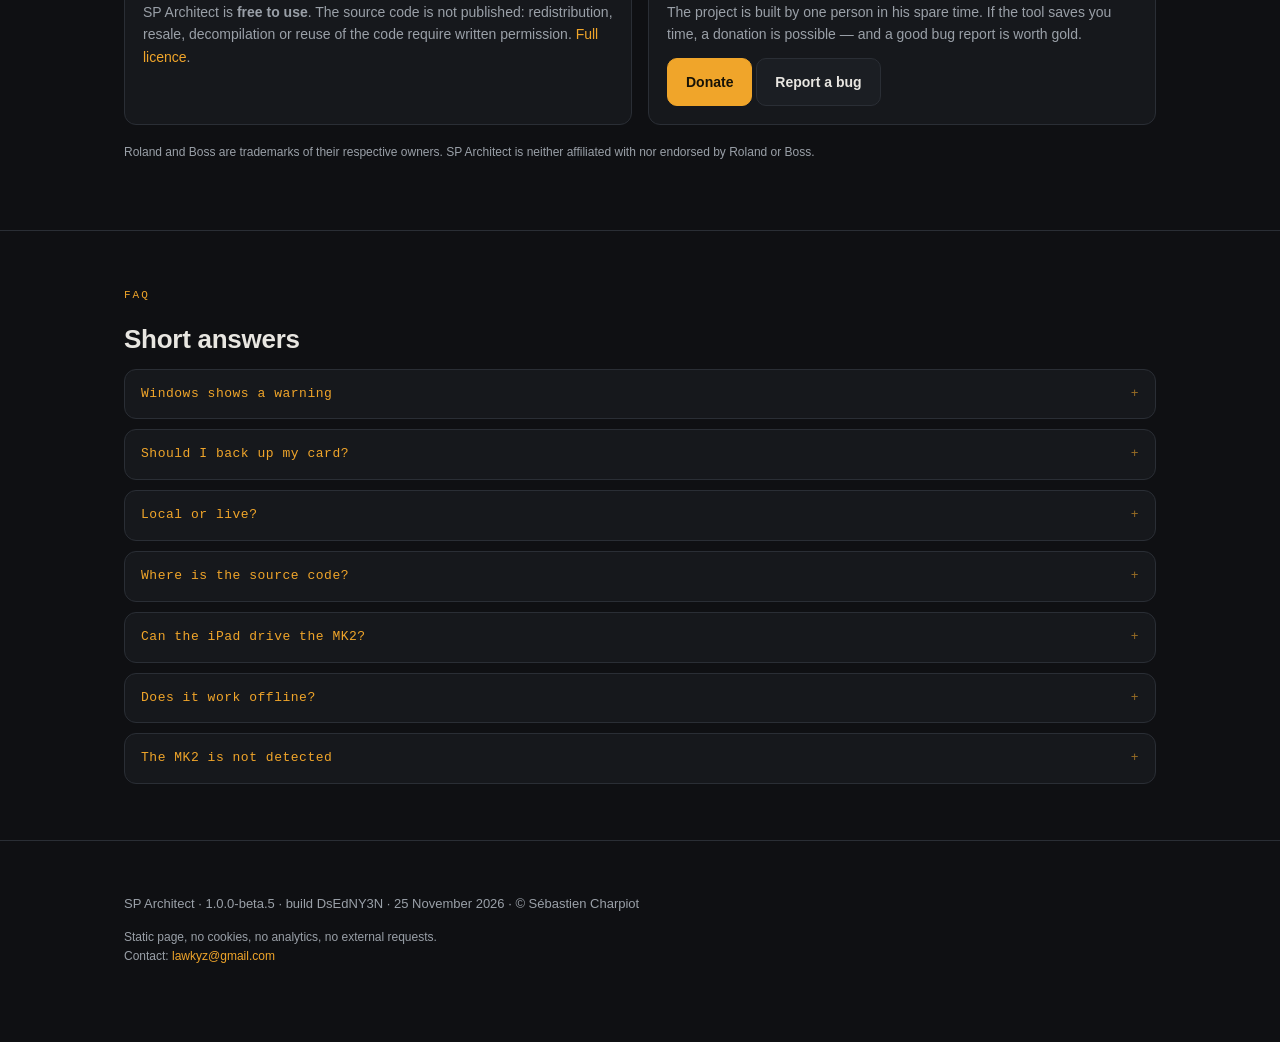
==== commit 83b1f7c7: "SP Architect — releases, docs and credits (no source)" ====
--- a/en.html
+++ b/en.html
@@ -288,13 +288,13 @@
 <section id="download">
   <div class="wrap">
     <p class="kicker">DOWNLOAD</p>
-    <h2>Version 1.0.0-beta.4</h2>
-    <p class="tiny" style="margin:-4px 0 14px">Build <code>BFNwb7I6</code> · 25 November 2026 · <a href="https://github.com/sound-sculpture/SP-Architect-releases/releases/latest">all versions</a></p>
+    <h2>Version 1.0.0-beta.5</h2>
+    <p class="tiny" style="margin:-4px 0 14px">Build <code>DsEdNY3N</code> · 25 November 2026 · <a href="https://github.com/sound-sculpture/SP-Architect-releases/releases/latest">all versions</a></p>
     <p class="lead">Files live on GitHub Releases. macOS is signed and notarised; Windows is a portable ZIP.</p>
     <p class="tiny">macOS 11 or later (Apple Silicon and Intel) · Windows 10 / 11, 64-bit · iPad: TestFlight</p>
     <p class="small">Also as a PDF, to read or share offline:
-      <a href="SP-Architect-beta4-FR.pdf">version française</a> ·
-      <a href="SP-Architect-beta4-EN.pdf">English version</a>.</p>
+      <a href="SP-Architect-beta5-FR.pdf">version française</a> ·
+      <a href="SP-Architect-beta5-EN.pdf">English version</a>.</p>
 
     <table>
       <thead>
@@ -303,12 +303,12 @@
       <tbody>
         <tr>
           <td><strong>macOS</strong><br><span class="tiny">11 or later<br>Apple Silicon and Intel<br><strong>notarised</strong></span></td>
-          <td class="mono"><a href="https://github.com/sound-sculpture/SP-Architect-releases/releases/download/v1.0.0-beta.4/SP-Architect-macOS-universal.dmg">SP-Architect-macOS-universal.dmg</a><br><span class="tiny">216 MB · DMG</span></td>
+          <td class="mono"><a href="https://github.com/sound-sculpture/SP-Architect-releases/releases/download/v1.0.0-beta.5/SP-Architect-macOS-universal.dmg">SP-Architect-macOS-universal.dmg</a><br><span class="tiny">216 MB · DMG</span></td>
           <td class="hash">b2222847b9b52ac7dde3918a9658dc11fce84f61905f1bf6986f745ce2062876</td>
         </tr>
         <tr>
           <td><strong>Windows</strong><br><span class="tiny">10 / 11, 64-bit<br>portable, no installer</span></td>
-          <td class="mono"><a href="https://github.com/sound-sculpture/SP-Architect-releases/releases/download/v1.0.0-beta.4/SP-Architect-Windows-x64-portable.zip">SP-Architect-Windows-x64-portable.zip</a><br><span class="tiny">132 MB · ZIP</span></td>
+          <td class="mono"><a href="https://github.com/sound-sculpture/SP-Architect-releases/releases/download/v1.0.0-beta.5/SP-Architect-Windows-x64-portable.zip">SP-Architect-Windows-x64-portable.zip</a><br><span class="tiny">132 MB · ZIP</span></td>
           <td class="hash">1b9bc0815f4be1e2e9ba8bf5d98fb0a0fc9dd7a2de8a9a97c927a01706650e48</td>
         </tr>
         <tr>
@@ -414,7 +414,7 @@
 
 <footer>
   <div class="wrap">
-    <p>SP Architect · 1.0.0-beta.4 · build BFNwb7I6 · 25 November 2026 · © Sébastien Charpiot</p>
+    <p>SP Architect · 1.0.0-beta.5 · build DsEdNY3N · 25 November 2026 · © Sébastien Charpiot</p>
     <p class="tiny">Static page, no cookies, no analytics, no external requests.<br>Contact: <a href="mailto:lawkyz@gmail.com">lawkyz@gmail.com</a></p>
   </div>
 </footer>
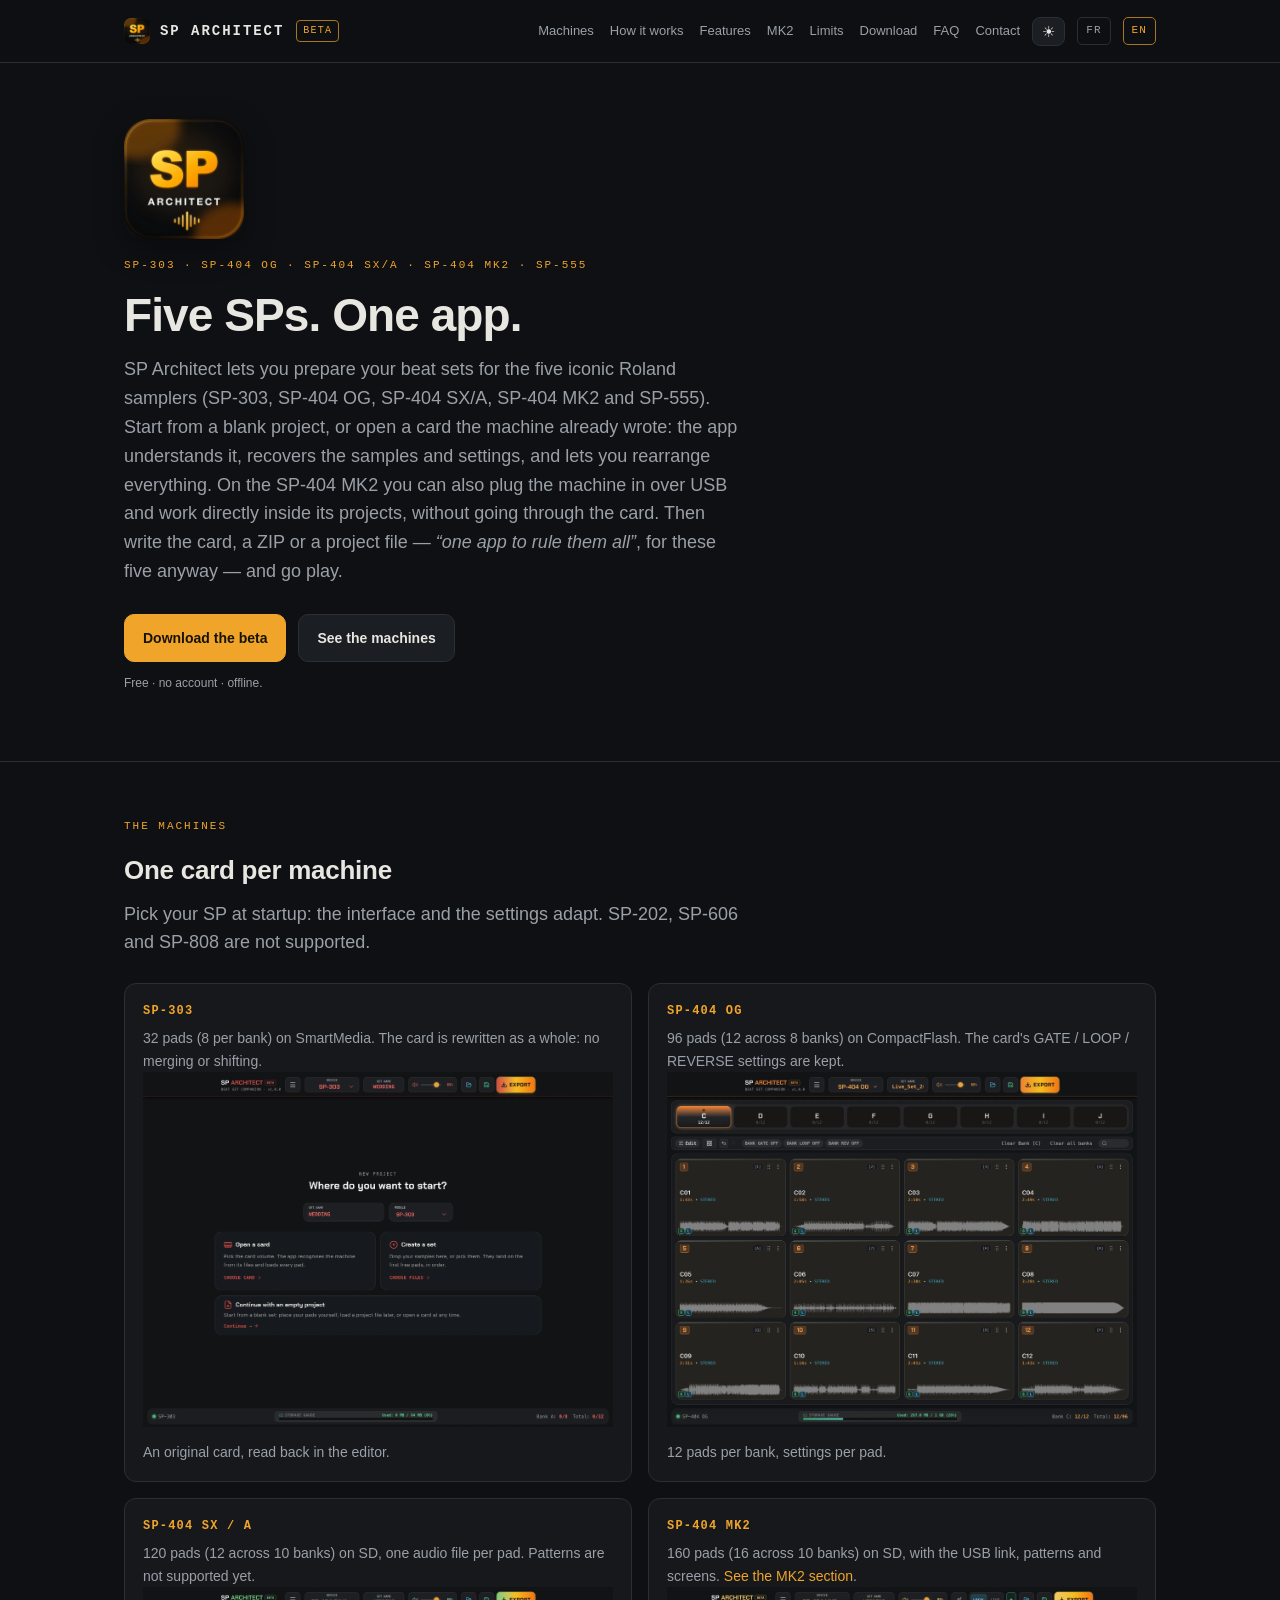
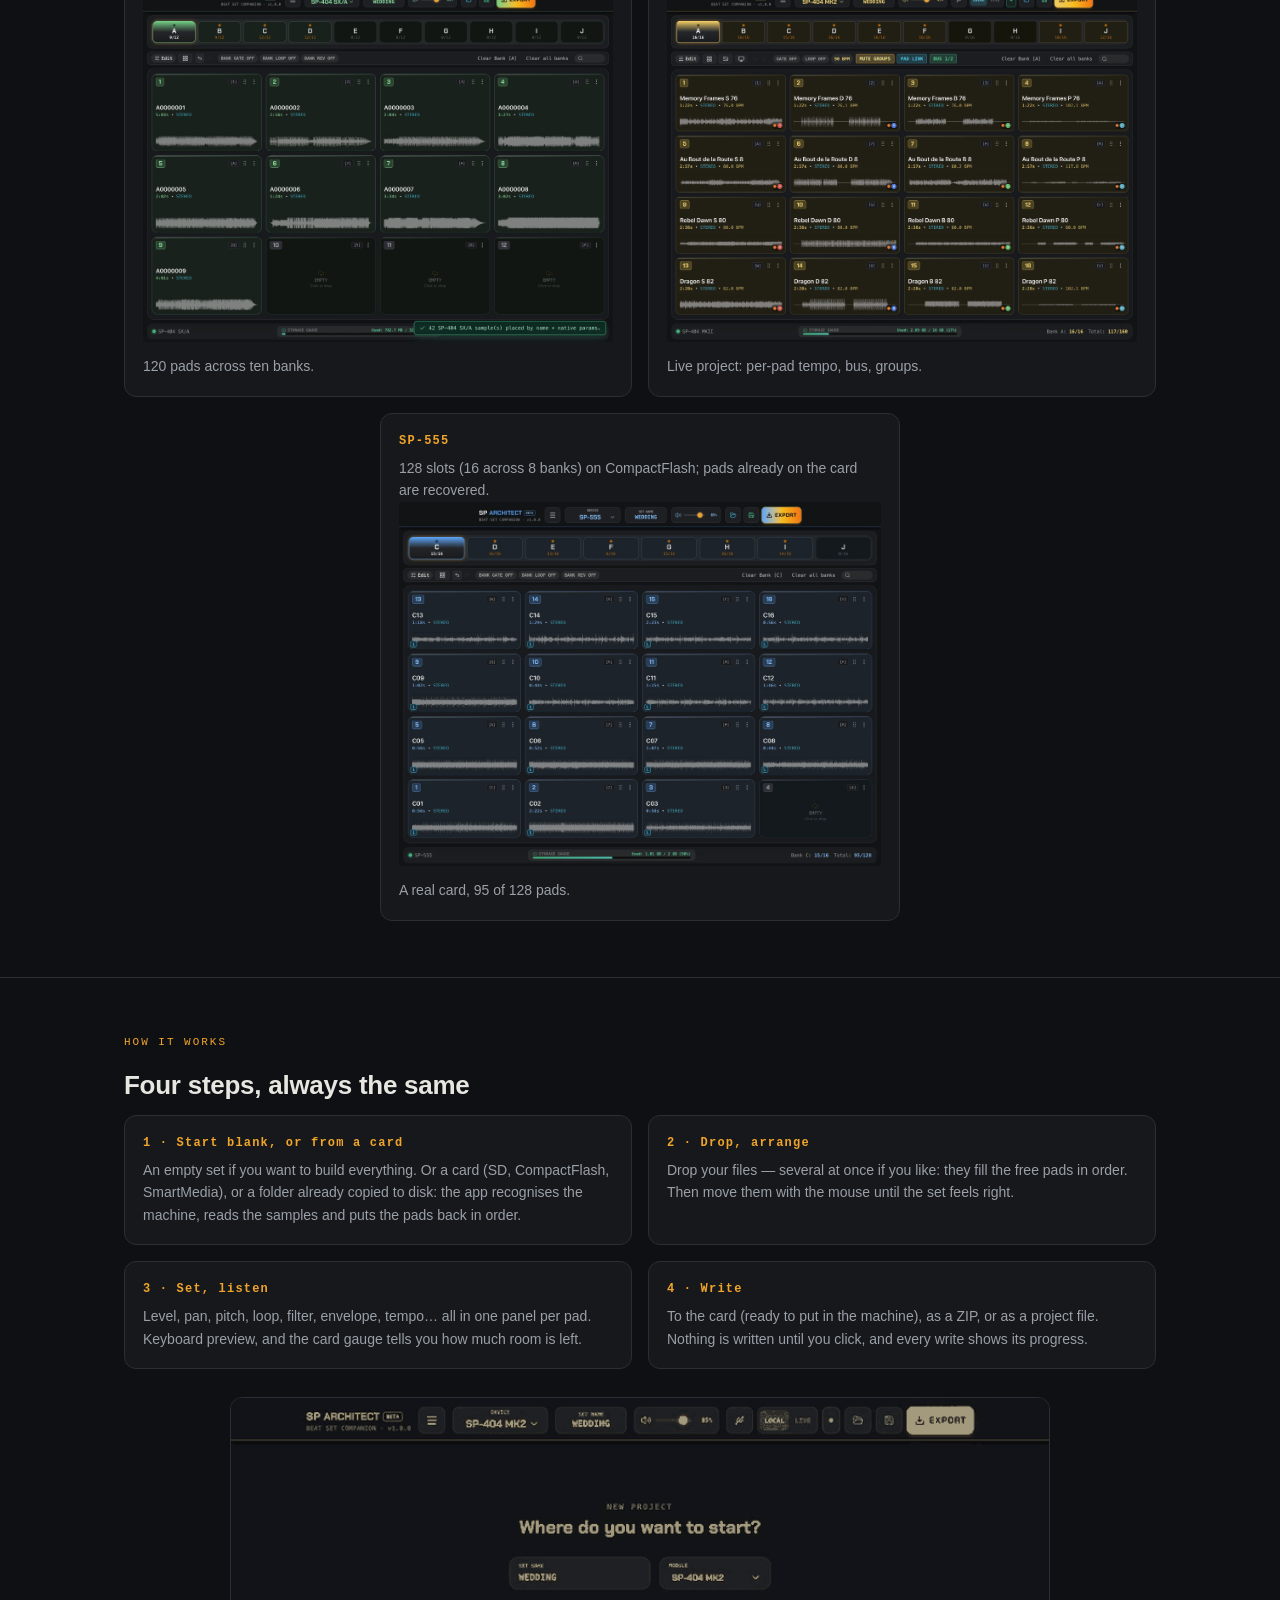
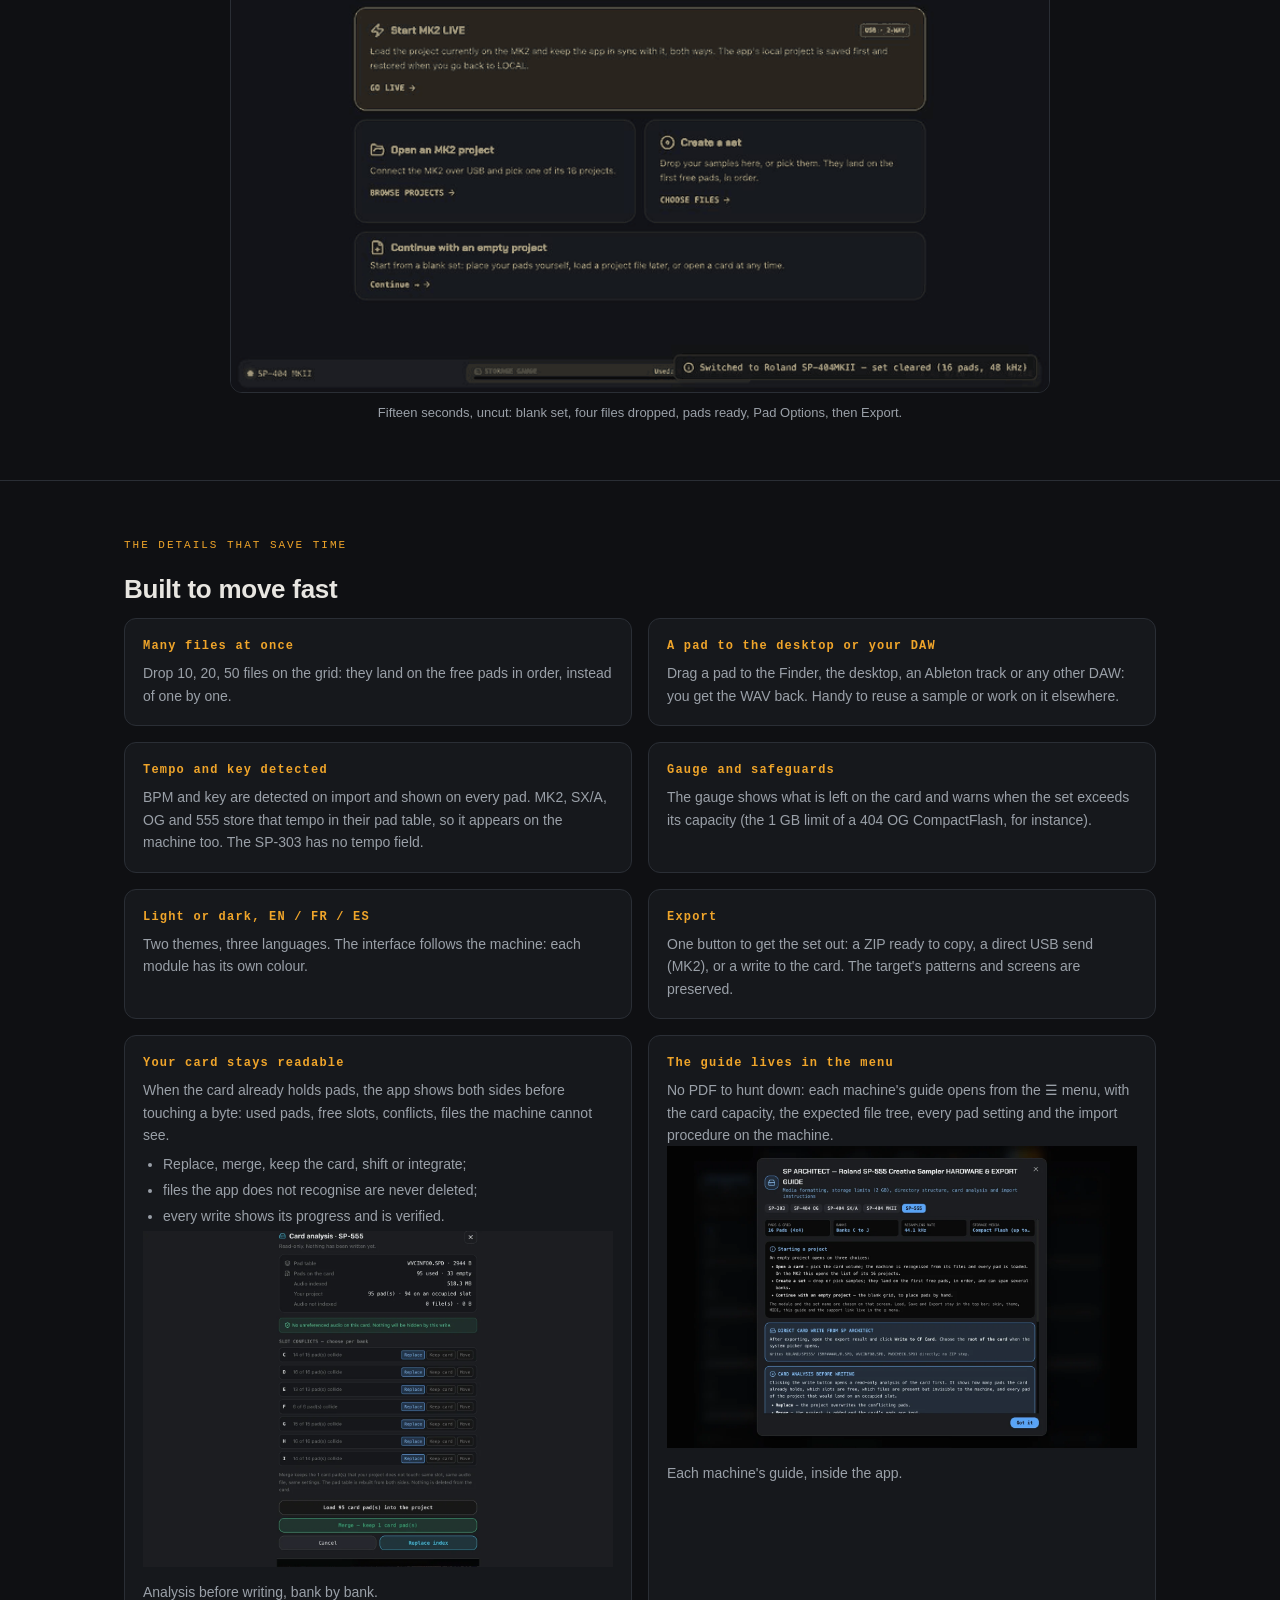
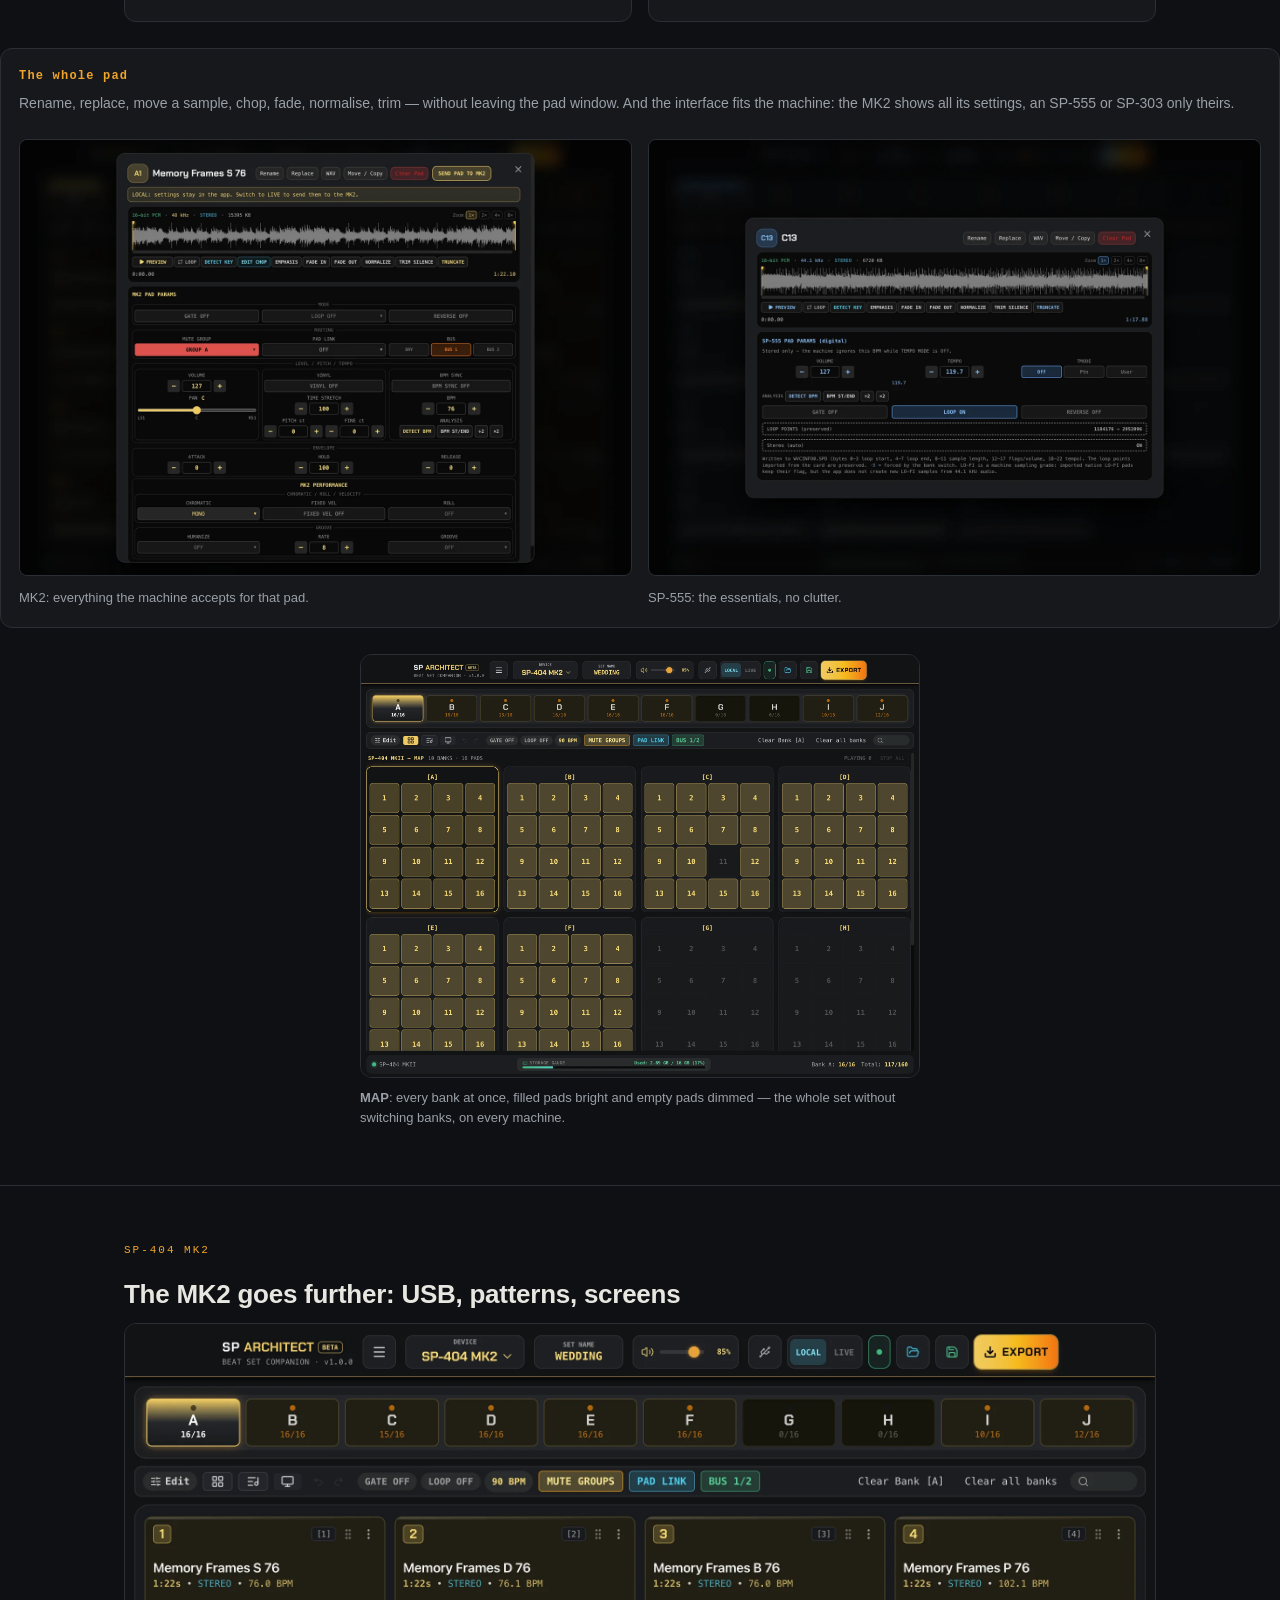
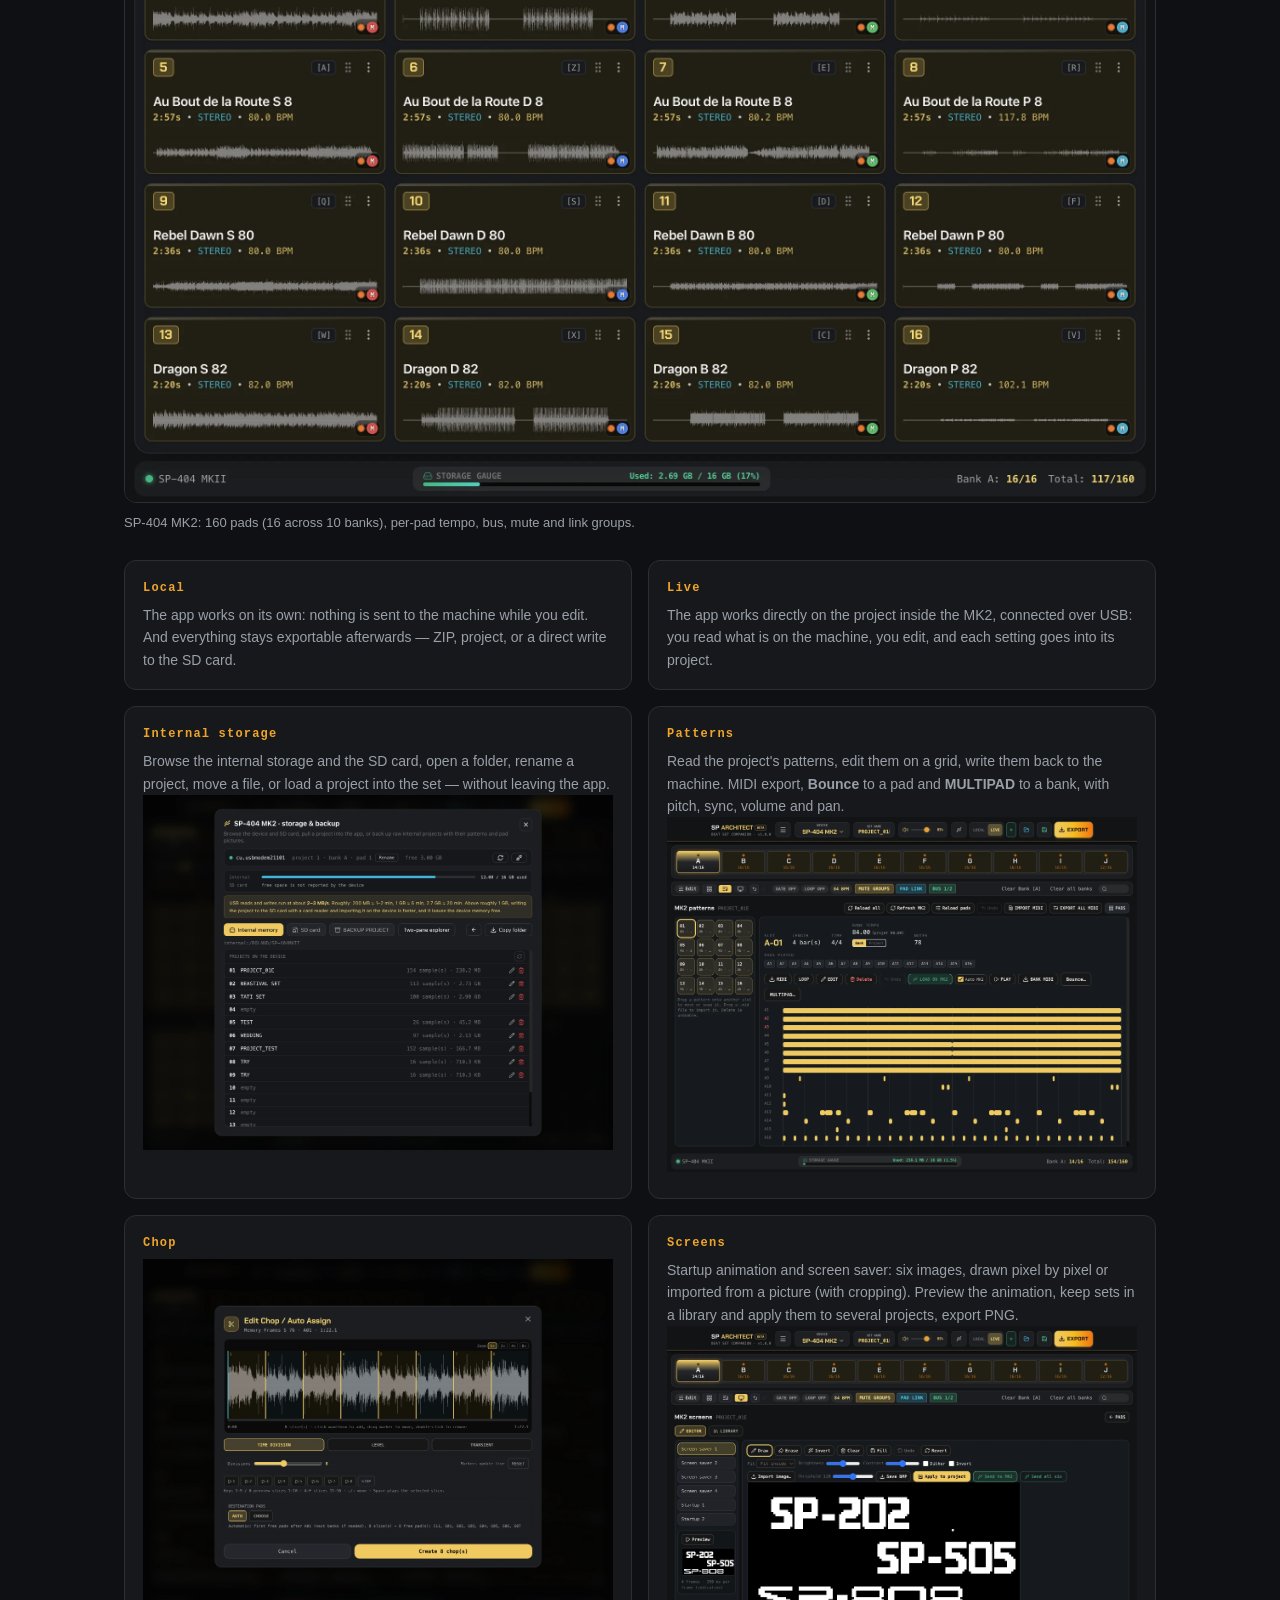
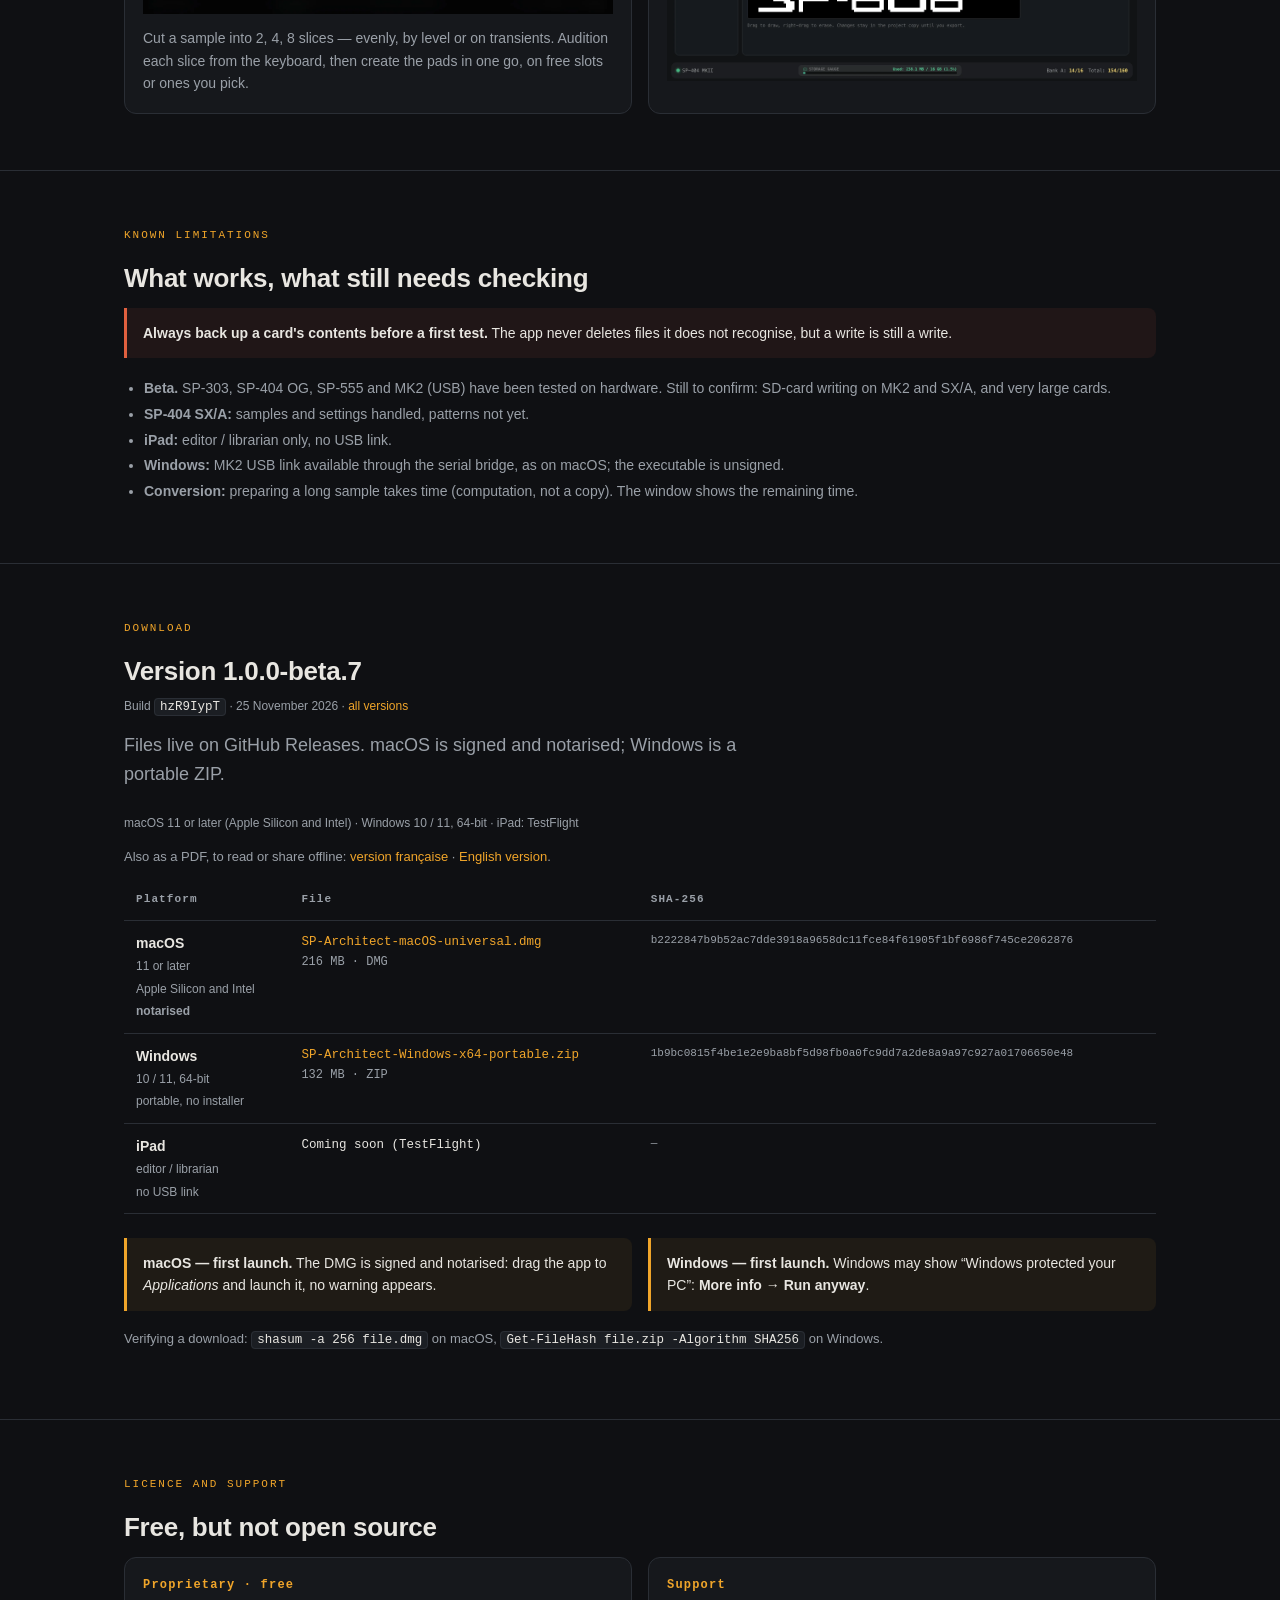
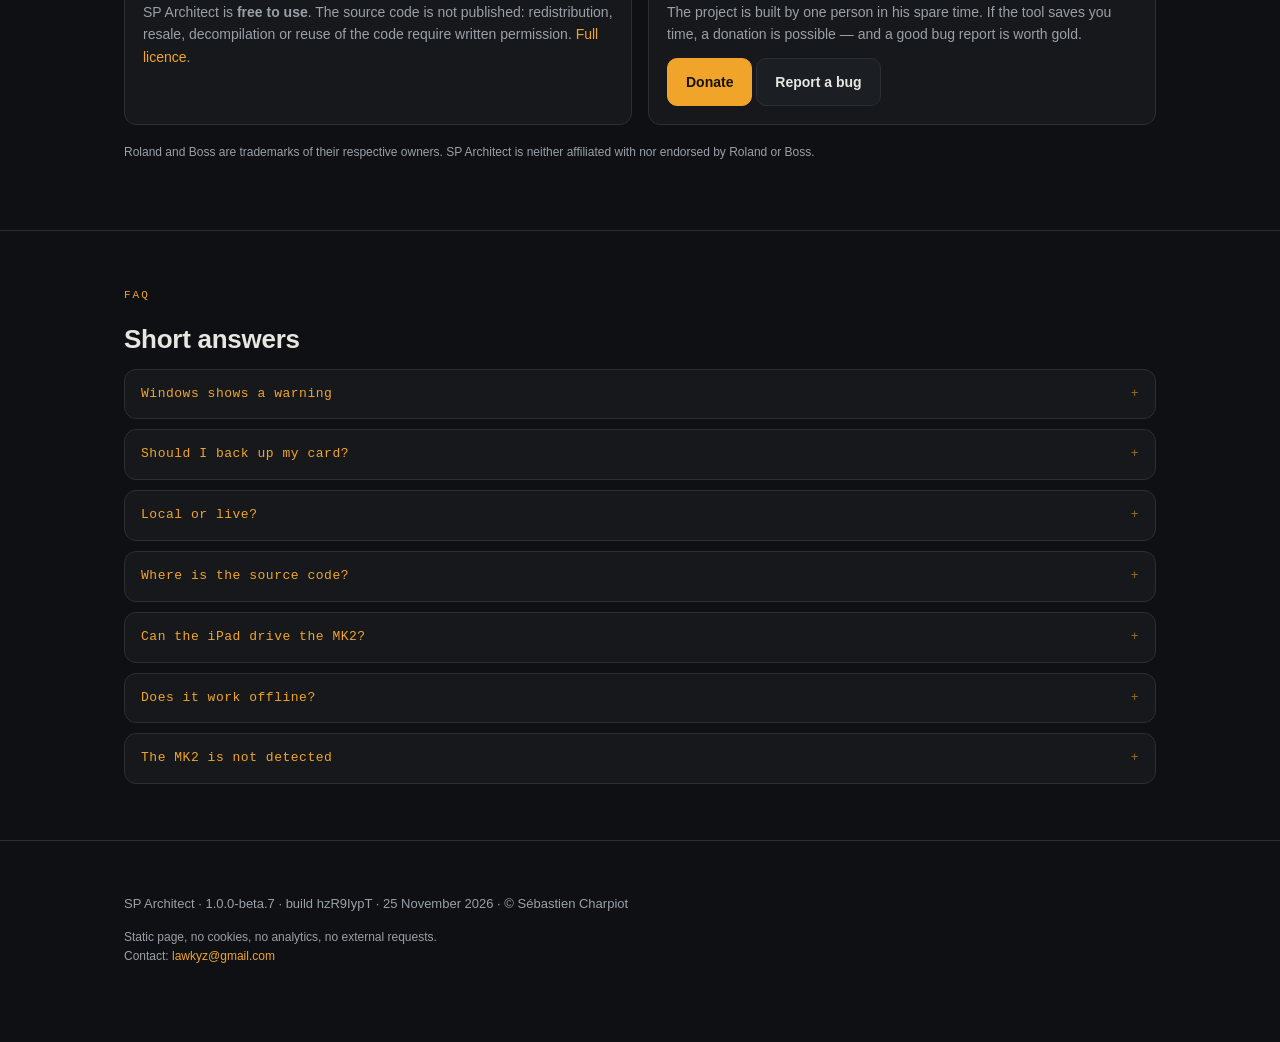
==== commit 5cfbf53a: "SP Architect — releases, docs and credits (no source)" ====
--- a/en.html
+++ b/en.html
@@ -288,13 +288,13 @@
 <section id="download">
   <div class="wrap">
     <p class="kicker">DOWNLOAD</p>
-    <h2>Version 1.0.0-beta.5</h2>
-    <p class="tiny" style="margin:-4px 0 14px">Build <code>DsEdNY3N</code> · 25 November 2026 · <a href="https://github.com/sound-sculpture/SP-Architect-releases/releases/latest">all versions</a></p>
+    <h2>Version 1.0.0-beta.7</h2>
+    <p class="tiny" style="margin:-4px 0 14px">Build <code>hzR9IypT</code> · 25 November 2026 · <a href="https://github.com/sound-sculpture/SP-Architect-releases/releases/latest">all versions</a></p>
     <p class="lead">Files live on GitHub Releases. macOS is signed and notarised; Windows is a portable ZIP.</p>
     <p class="tiny">macOS 11 or later (Apple Silicon and Intel) · Windows 10 / 11, 64-bit · iPad: TestFlight</p>
     <p class="small">Also as a PDF, to read or share offline:
-      <a href="SP-Architect-beta5-FR.pdf">version française</a> ·
-      <a href="SP-Architect-beta5-EN.pdf">English version</a>.</p>
+      <a href="SP-Architect-beta7-FR.pdf">version française</a> ·
+      <a href="SP-Architect-beta7-EN.pdf">English version</a>.</p>
 
     <table>
       <thead>
@@ -303,12 +303,12 @@
       <tbody>
         <tr>
           <td><strong>macOS</strong><br><span class="tiny">11 or later<br>Apple Silicon and Intel<br><strong>notarised</strong></span></td>
-          <td class="mono"><a href="https://github.com/sound-sculpture/SP-Architect-releases/releases/download/v1.0.0-beta.5/SP-Architect-macOS-universal.dmg">SP-Architect-macOS-universal.dmg</a><br><span class="tiny">216 MB · DMG</span></td>
+          <td class="mono"><a href="https://github.com/sound-sculpture/SP-Architect-releases/releases/download/v1.0.0-beta.7/SP-Architect-macOS-universal.dmg">SP-Architect-macOS-universal.dmg</a><br><span class="tiny">216 MB · DMG</span></td>
           <td class="hash">b2222847b9b52ac7dde3918a9658dc11fce84f61905f1bf6986f745ce2062876</td>
         </tr>
         <tr>
           <td><strong>Windows</strong><br><span class="tiny">10 / 11, 64-bit<br>portable, no installer</span></td>
-          <td class="mono"><a href="https://github.com/sound-sculpture/SP-Architect-releases/releases/download/v1.0.0-beta.5/SP-Architect-Windows-x64-portable.zip">SP-Architect-Windows-x64-portable.zip</a><br><span class="tiny">132 MB · ZIP</span></td>
+          <td class="mono"><a href="https://github.com/sound-sculpture/SP-Architect-releases/releases/download/v1.0.0-beta.7/SP-Architect-Windows-x64-portable.zip">SP-Architect-Windows-x64-portable.zip</a><br><span class="tiny">132 MB · ZIP</span></td>
           <td class="hash">1b9bc0815f4be1e2e9ba8bf5d98fb0a0fc9dd7a2de8a9a97c927a01706650e48</td>
         </tr>
         <tr>
@@ -414,7 +414,7 @@
 
 <footer>
   <div class="wrap">
-    <p>SP Architect · 1.0.0-beta.5 · build DsEdNY3N · 25 November 2026 · © Sébastien Charpiot</p>
+    <p>SP Architect · 1.0.0-beta.7 · build hzR9IypT · 25 November 2026 · © Sébastien Charpiot</p>
     <p class="tiny">Static page, no cookies, no analytics, no external requests.<br>Contact: <a href="mailto:lawkyz@gmail.com">lawkyz@gmail.com</a></p>
   </div>
 </footer>
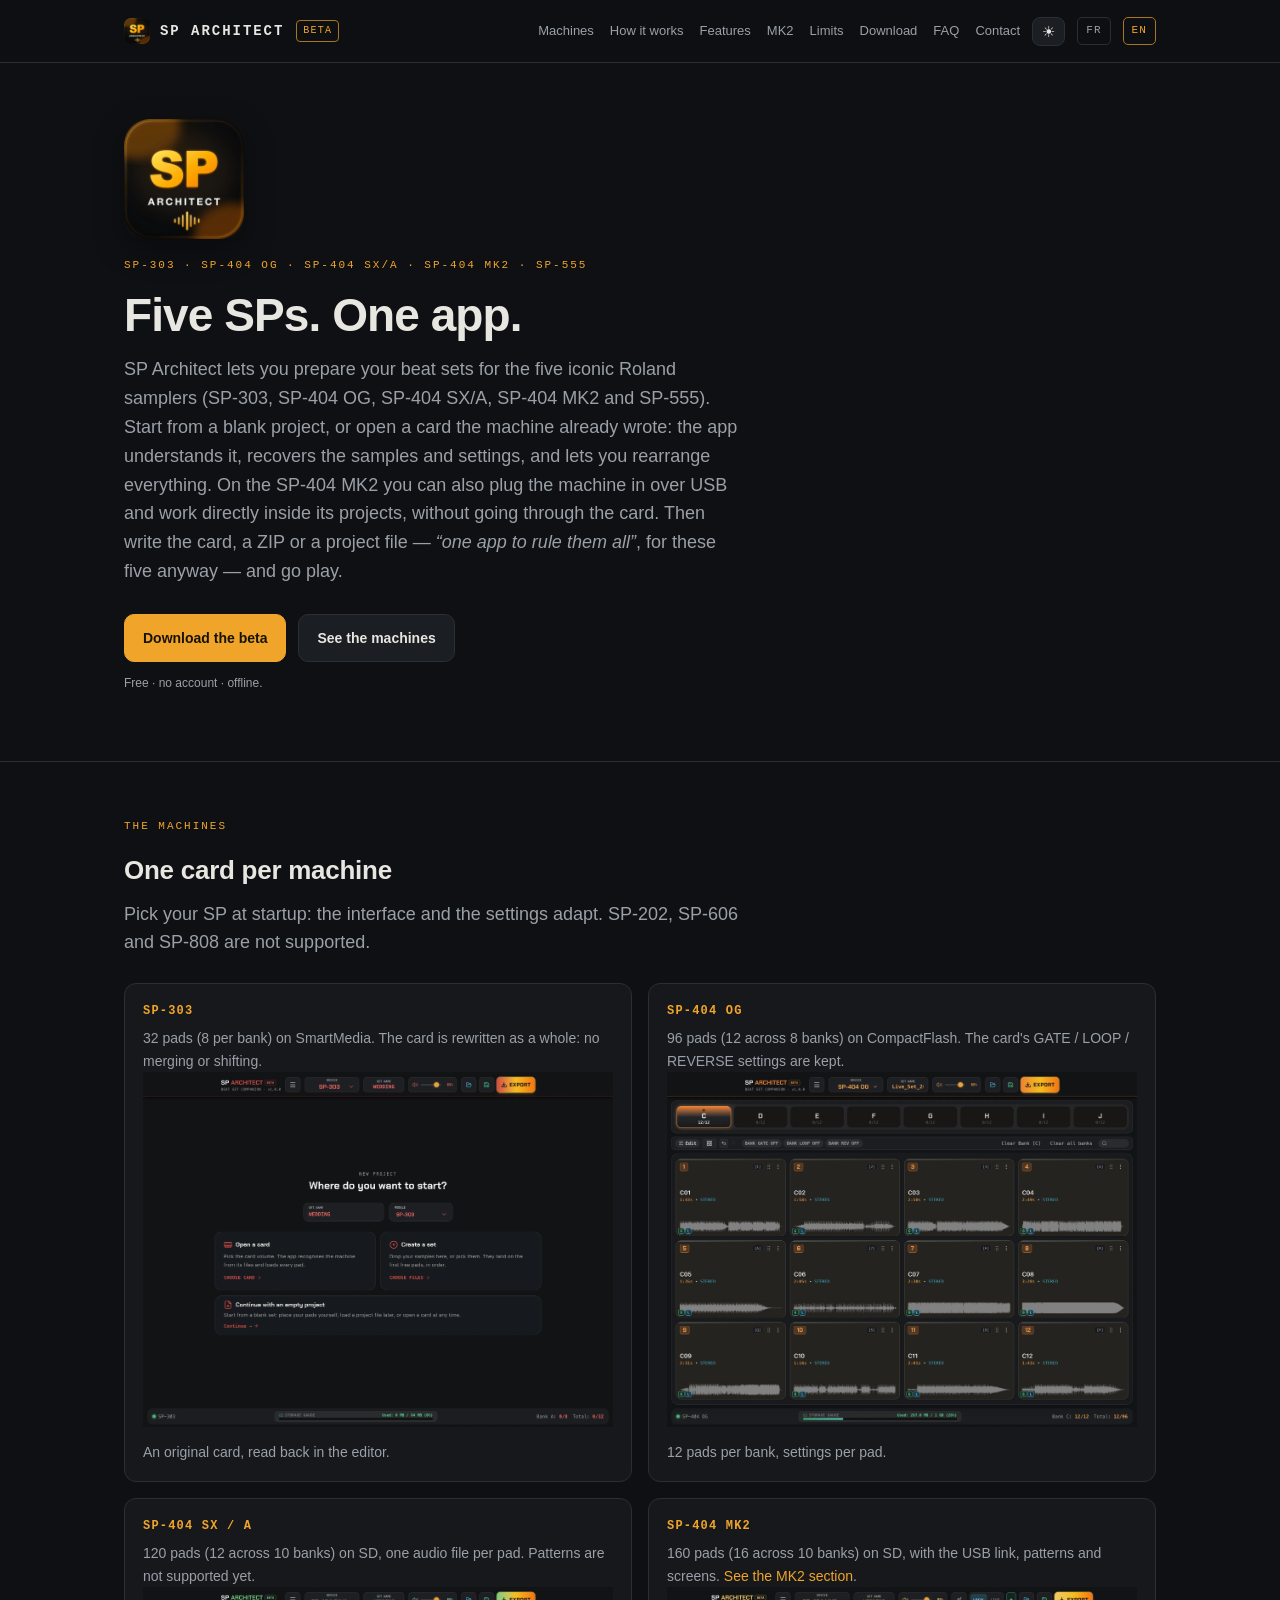
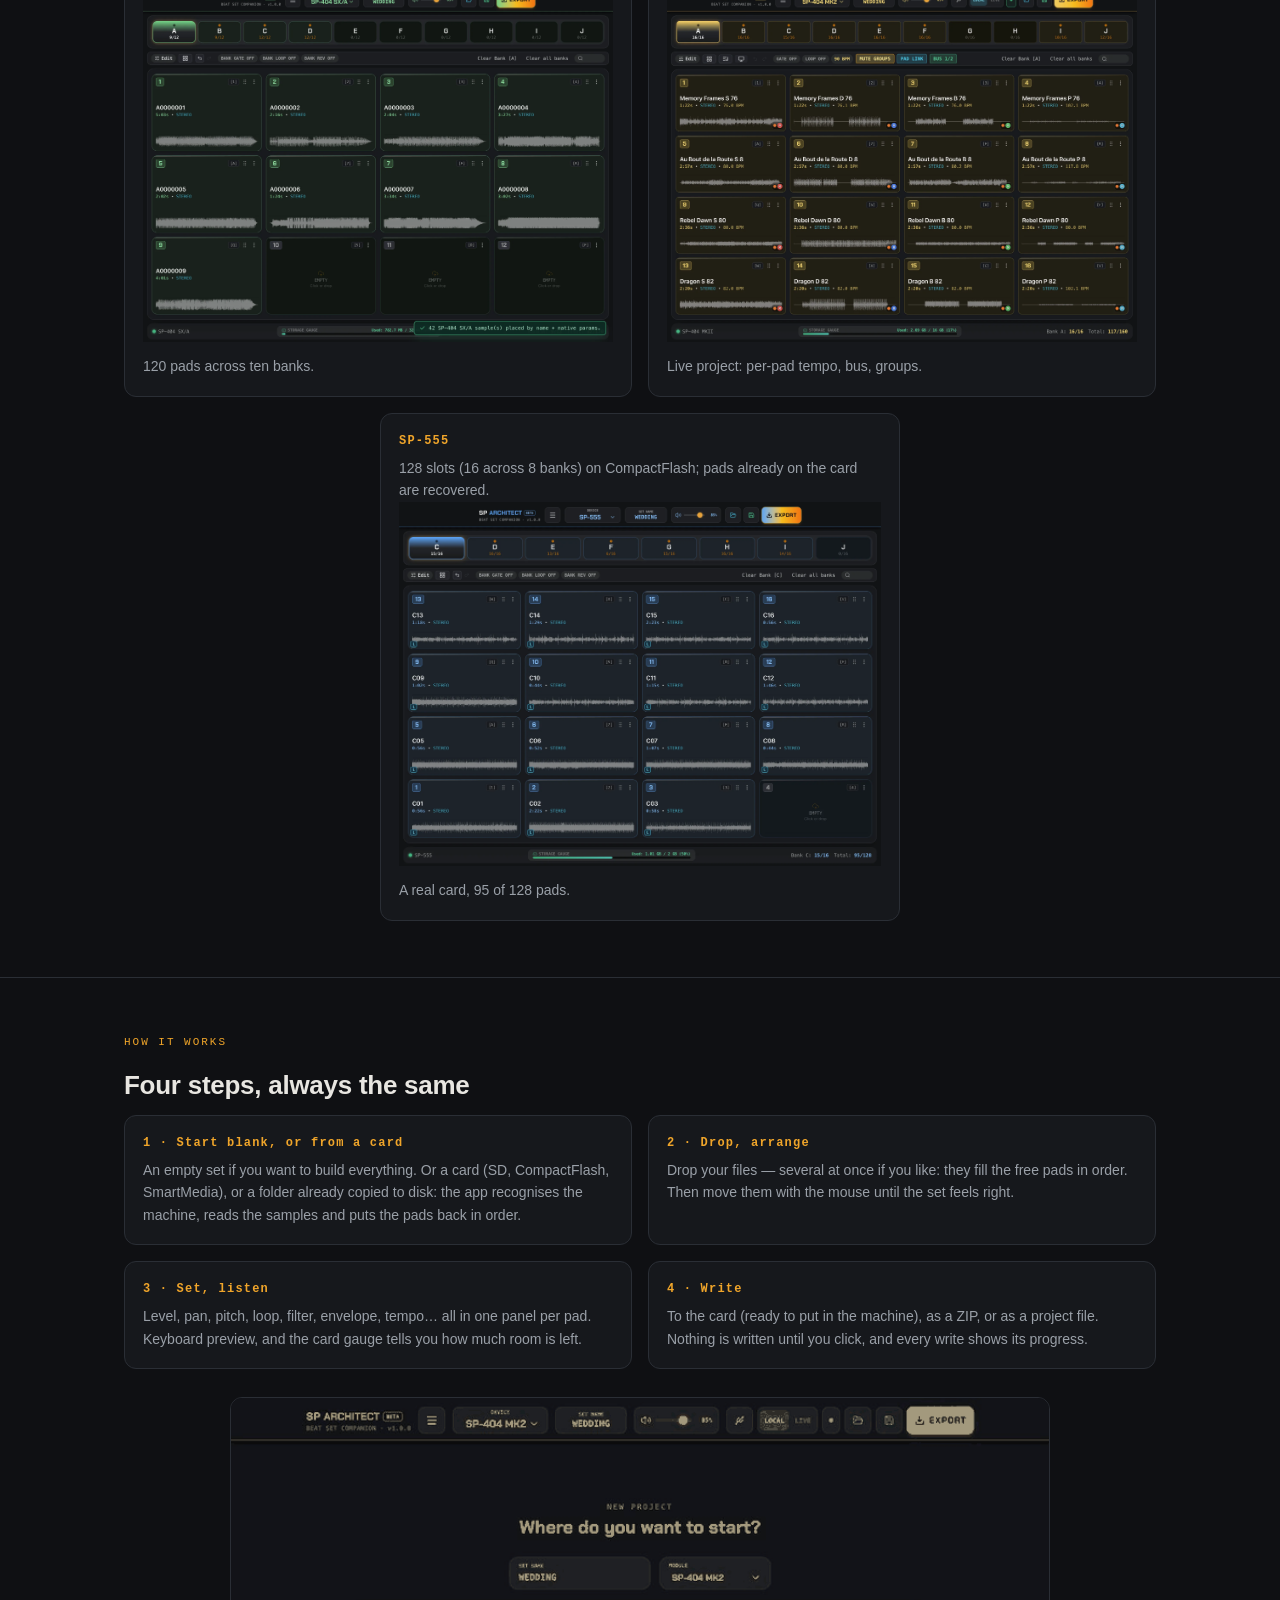
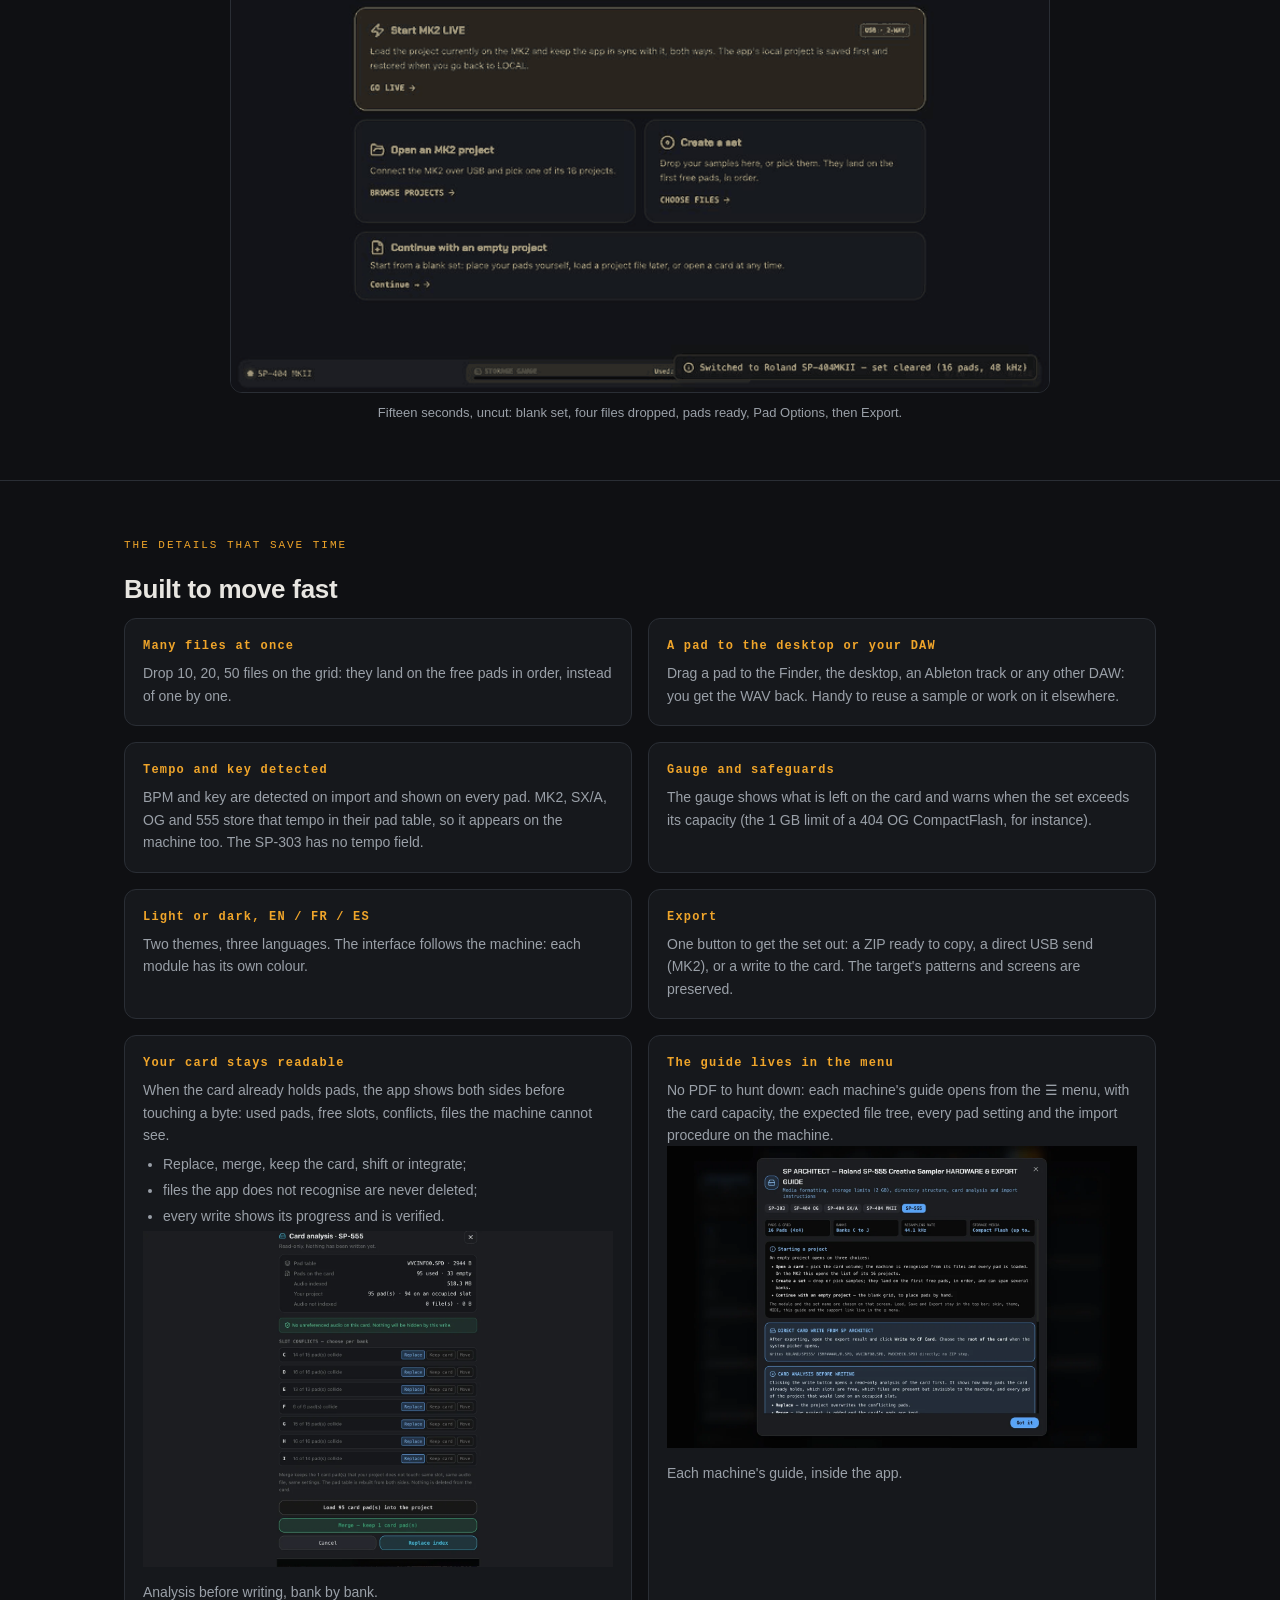
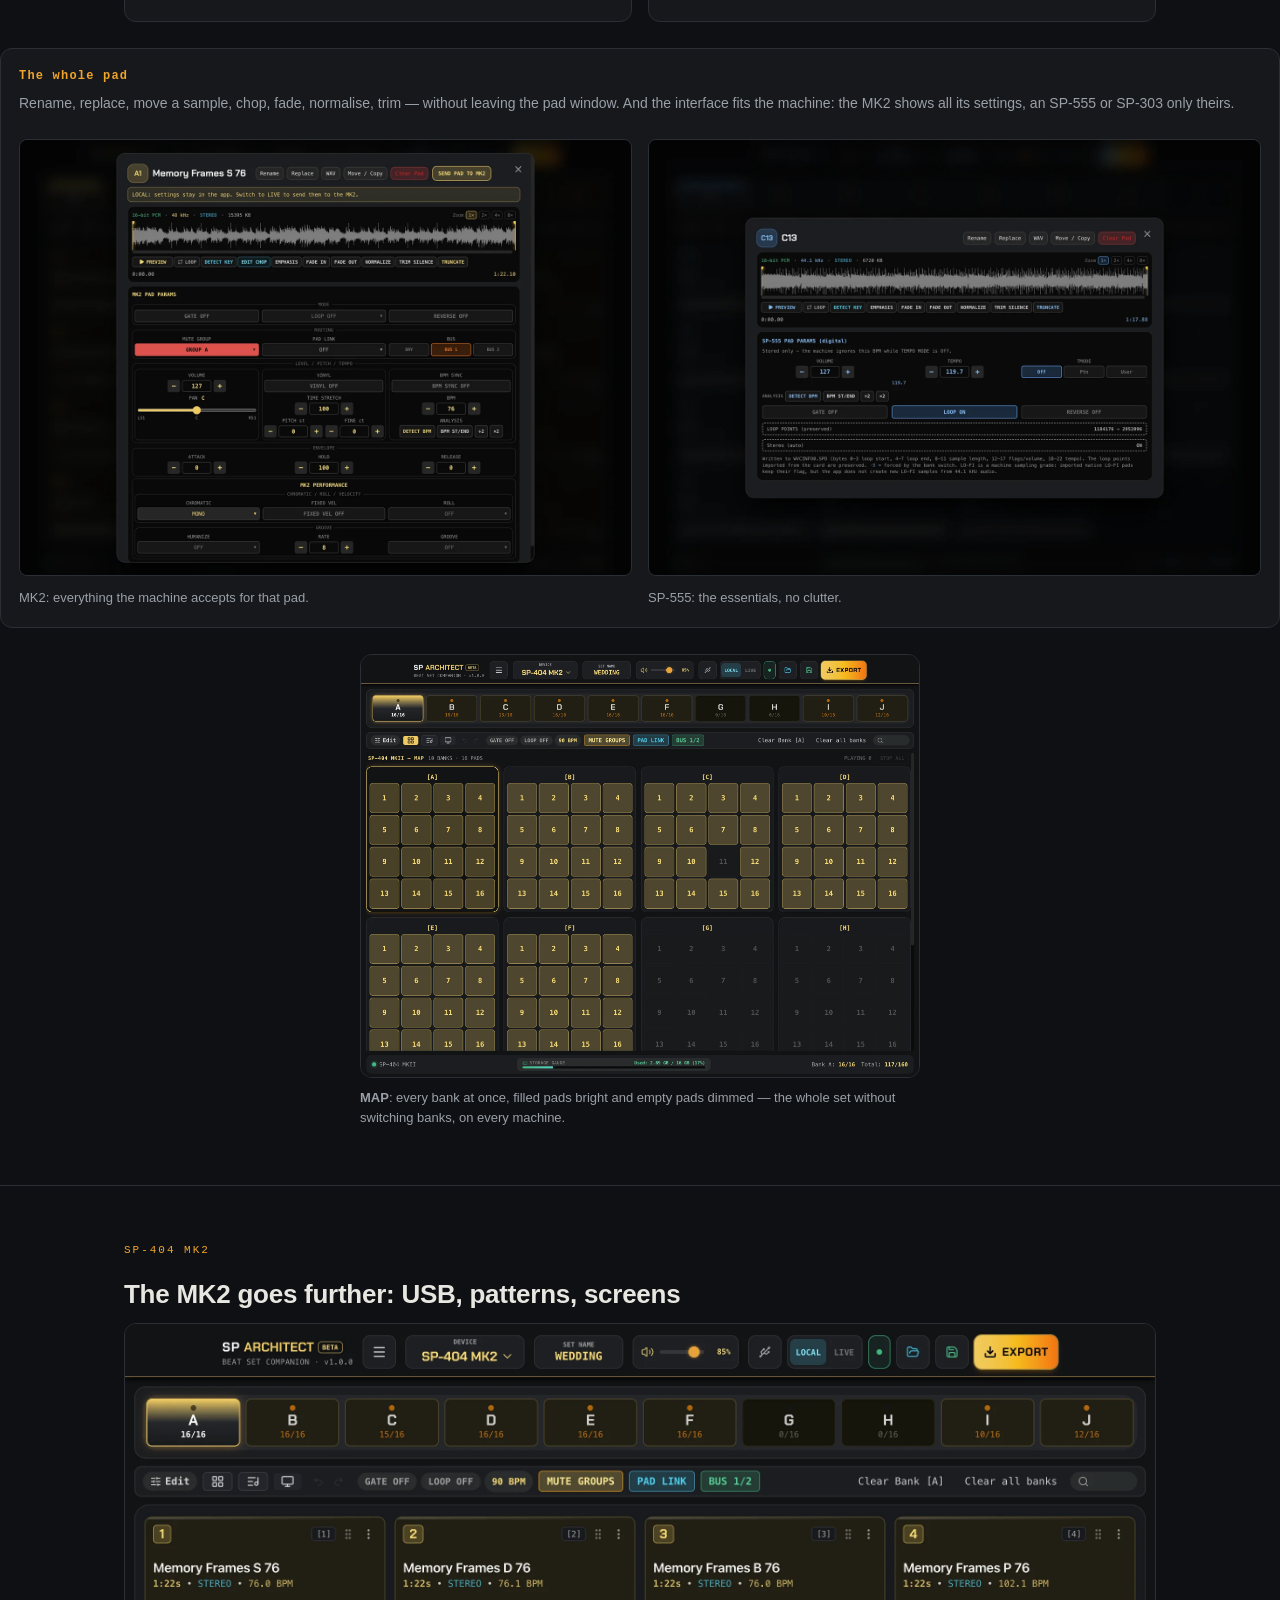
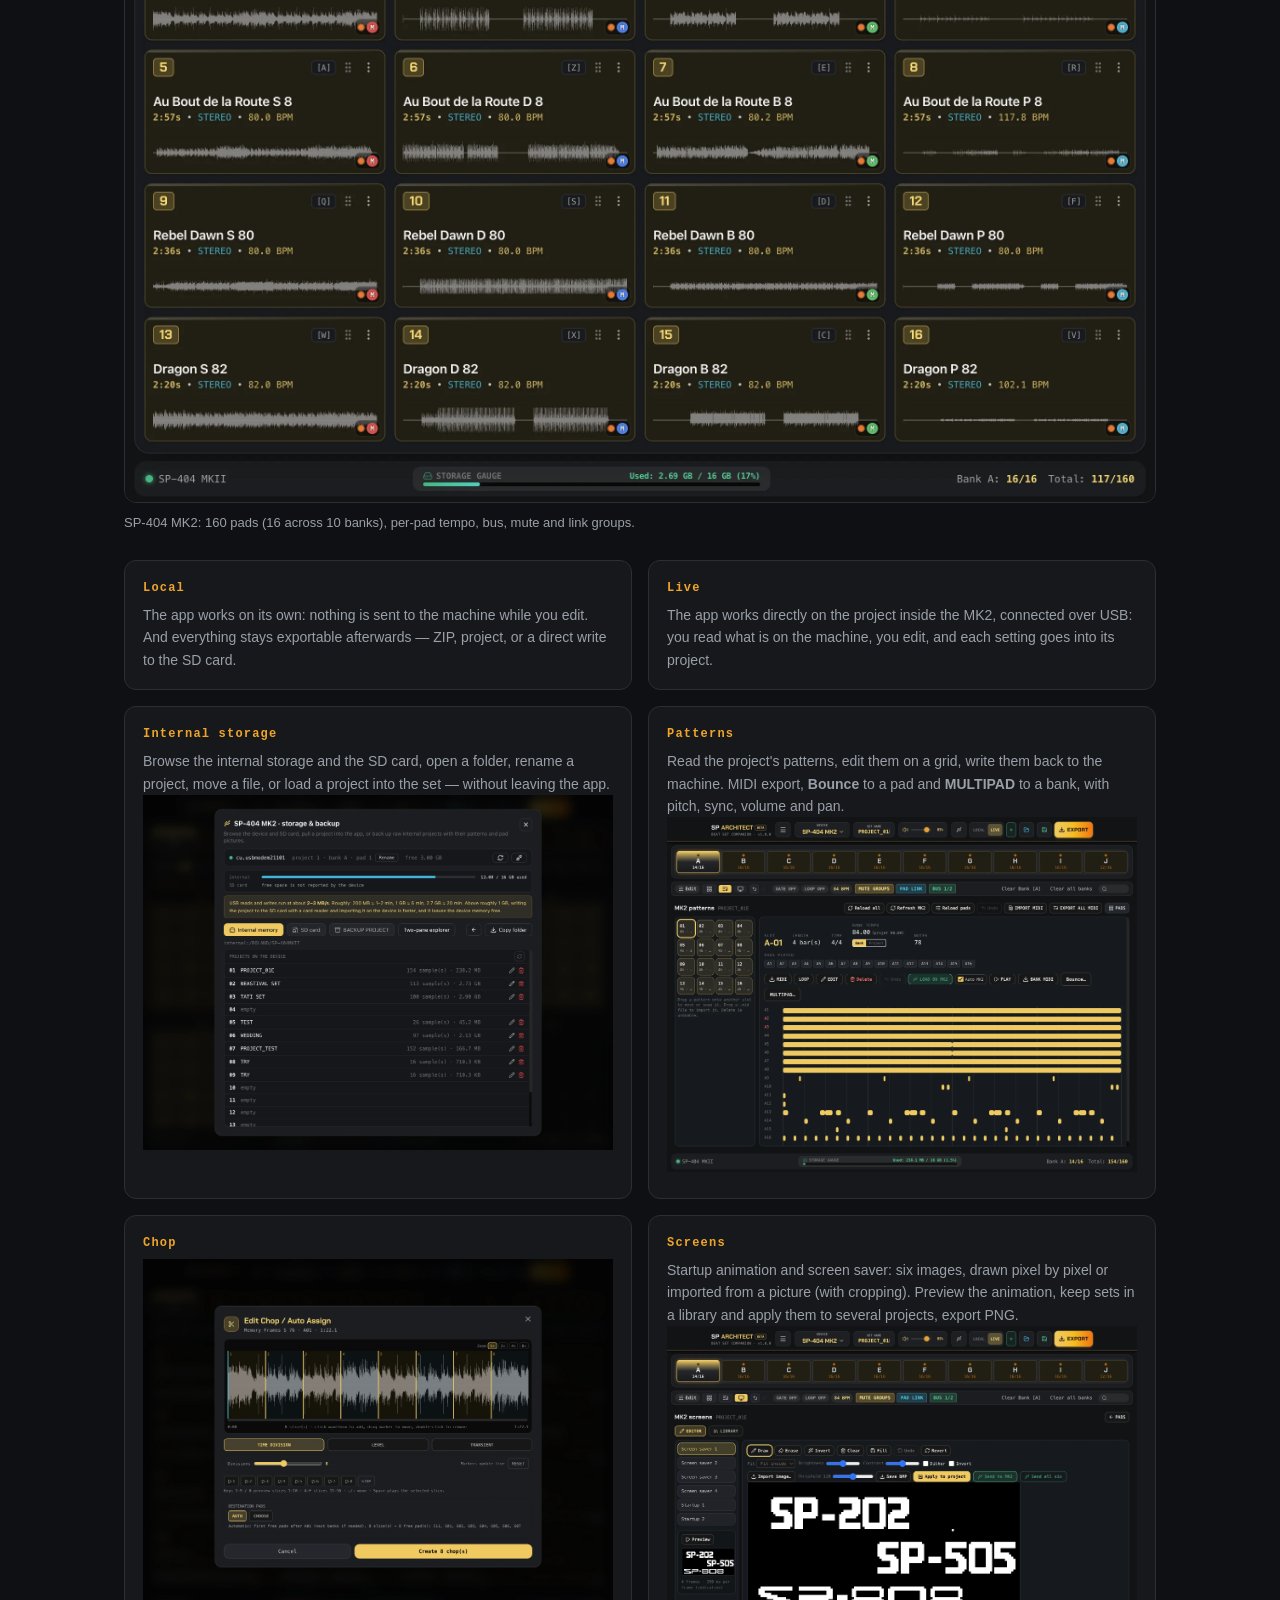
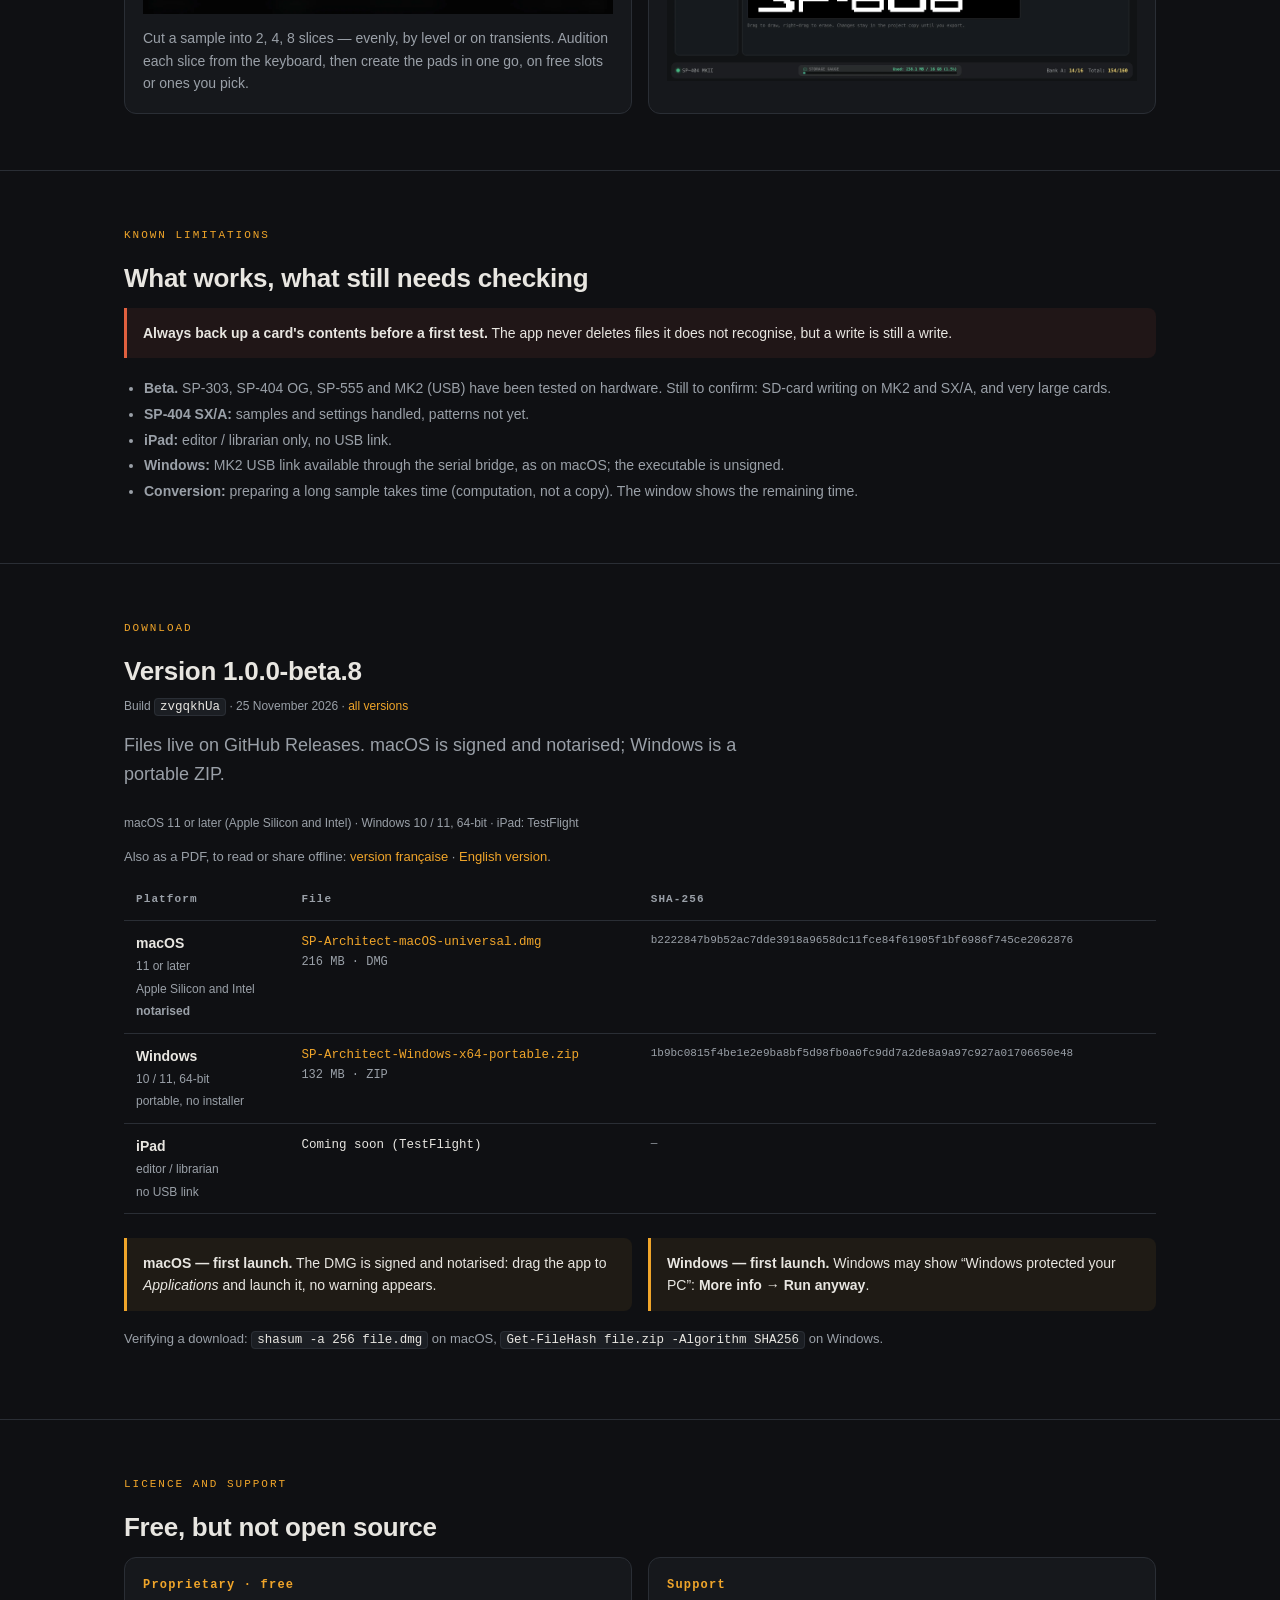
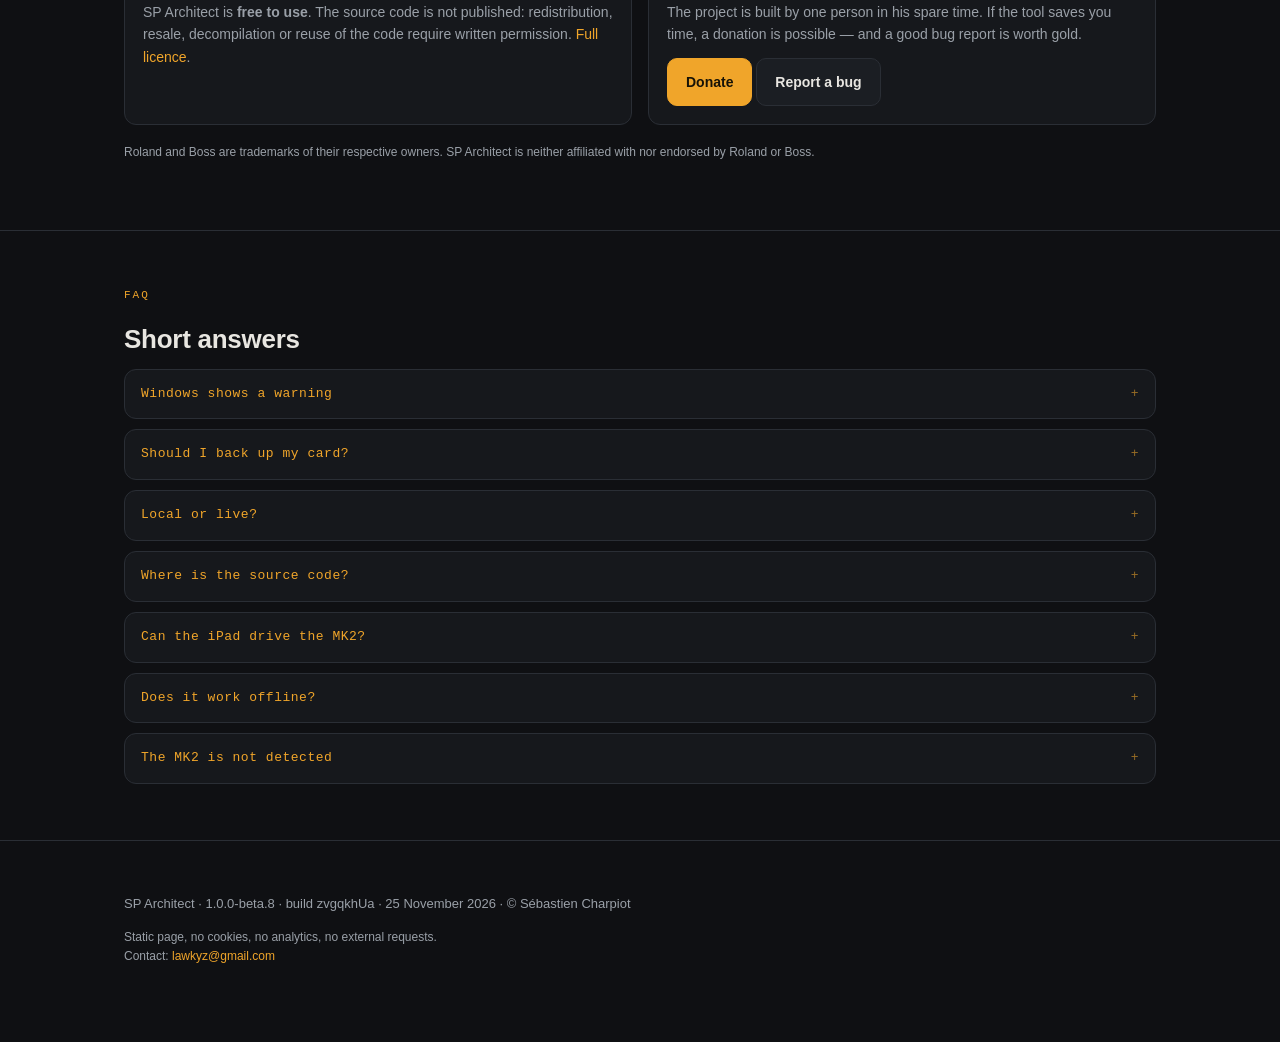
==== commit 38ae493f: "SP Architect — releases, docs and credits (no source)" ====
--- a/en.html
+++ b/en.html
@@ -288,13 +288,13 @@
 <section id="download">
   <div class="wrap">
     <p class="kicker">DOWNLOAD</p>
-    <h2>Version 1.0.0-beta.7</h2>
-    <p class="tiny" style="margin:-4px 0 14px">Build <code>hzR9IypT</code> · 25 November 2026 · <a href="https://github.com/sound-sculpture/SP-Architect-releases/releases/latest">all versions</a></p>
+    <h2>Version 1.0.0-beta.8</h2>
+    <p class="tiny" style="margin:-4px 0 14px">Build <code>zvgqkhUa</code> · 25 November 2026 · <a href="https://github.com/sound-sculpture/SP-Architect-releases/releases/latest">all versions</a></p>
     <p class="lead">Files live on GitHub Releases. macOS is signed and notarised; Windows is a portable ZIP.</p>
     <p class="tiny">macOS 11 or later (Apple Silicon and Intel) · Windows 10 / 11, 64-bit · iPad: TestFlight</p>
     <p class="small">Also as a PDF, to read or share offline:
-      <a href="SP-Architect-beta7-FR.pdf">version française</a> ·
-      <a href="SP-Architect-beta7-EN.pdf">English version</a>.</p>
+      <a href="SP-Architect-beta8-FR.pdf">version française</a> ·
+      <a href="SP-Architect-beta8-EN.pdf">English version</a>.</p>
 
     <table>
       <thead>
@@ -303,12 +303,12 @@
       <tbody>
         <tr>
           <td><strong>macOS</strong><br><span class="tiny">11 or later<br>Apple Silicon and Intel<br><strong>notarised</strong></span></td>
-          <td class="mono"><a href="https://github.com/sound-sculpture/SP-Architect-releases/releases/download/v1.0.0-beta.7/SP-Architect-macOS-universal.dmg">SP-Architect-macOS-universal.dmg</a><br><span class="tiny">216 MB · DMG</span></td>
+          <td class="mono"><a href="https://github.com/sound-sculpture/SP-Architect-releases/releases/download/v1.0.0-beta.8/SP-Architect-macOS-universal.dmg">SP-Architect-macOS-universal.dmg</a><br><span class="tiny">216 MB · DMG</span></td>
           <td class="hash">b2222847b9b52ac7dde3918a9658dc11fce84f61905f1bf6986f745ce2062876</td>
         </tr>
         <tr>
           <td><strong>Windows</strong><br><span class="tiny">10 / 11, 64-bit<br>portable, no installer</span></td>
-          <td class="mono"><a href="https://github.com/sound-sculpture/SP-Architect-releases/releases/download/v1.0.0-beta.7/SP-Architect-Windows-x64-portable.zip">SP-Architect-Windows-x64-portable.zip</a><br><span class="tiny">132 MB · ZIP</span></td>
+          <td class="mono"><a href="https://github.com/sound-sculpture/SP-Architect-releases/releases/download/v1.0.0-beta.8/SP-Architect-Windows-x64-portable.zip">SP-Architect-Windows-x64-portable.zip</a><br><span class="tiny">132 MB · ZIP</span></td>
           <td class="hash">1b9bc0815f4be1e2e9ba8bf5d98fb0a0fc9dd7a2de8a9a97c927a01706650e48</td>
         </tr>
         <tr>
@@ -414,7 +414,7 @@
 
 <footer>
   <div class="wrap">
-    <p>SP Architect · 1.0.0-beta.7 · build hzR9IypT · 25 November 2026 · © Sébastien Charpiot</p>
+    <p>SP Architect · 1.0.0-beta.8 · build zvgqkhUa · 25 November 2026 · © Sébastien Charpiot</p>
     <p class="tiny">Static page, no cookies, no analytics, no external requests.<br>Contact: <a href="mailto:lawkyz@gmail.com">lawkyz@gmail.com</a></p>
   </div>
 </footer>
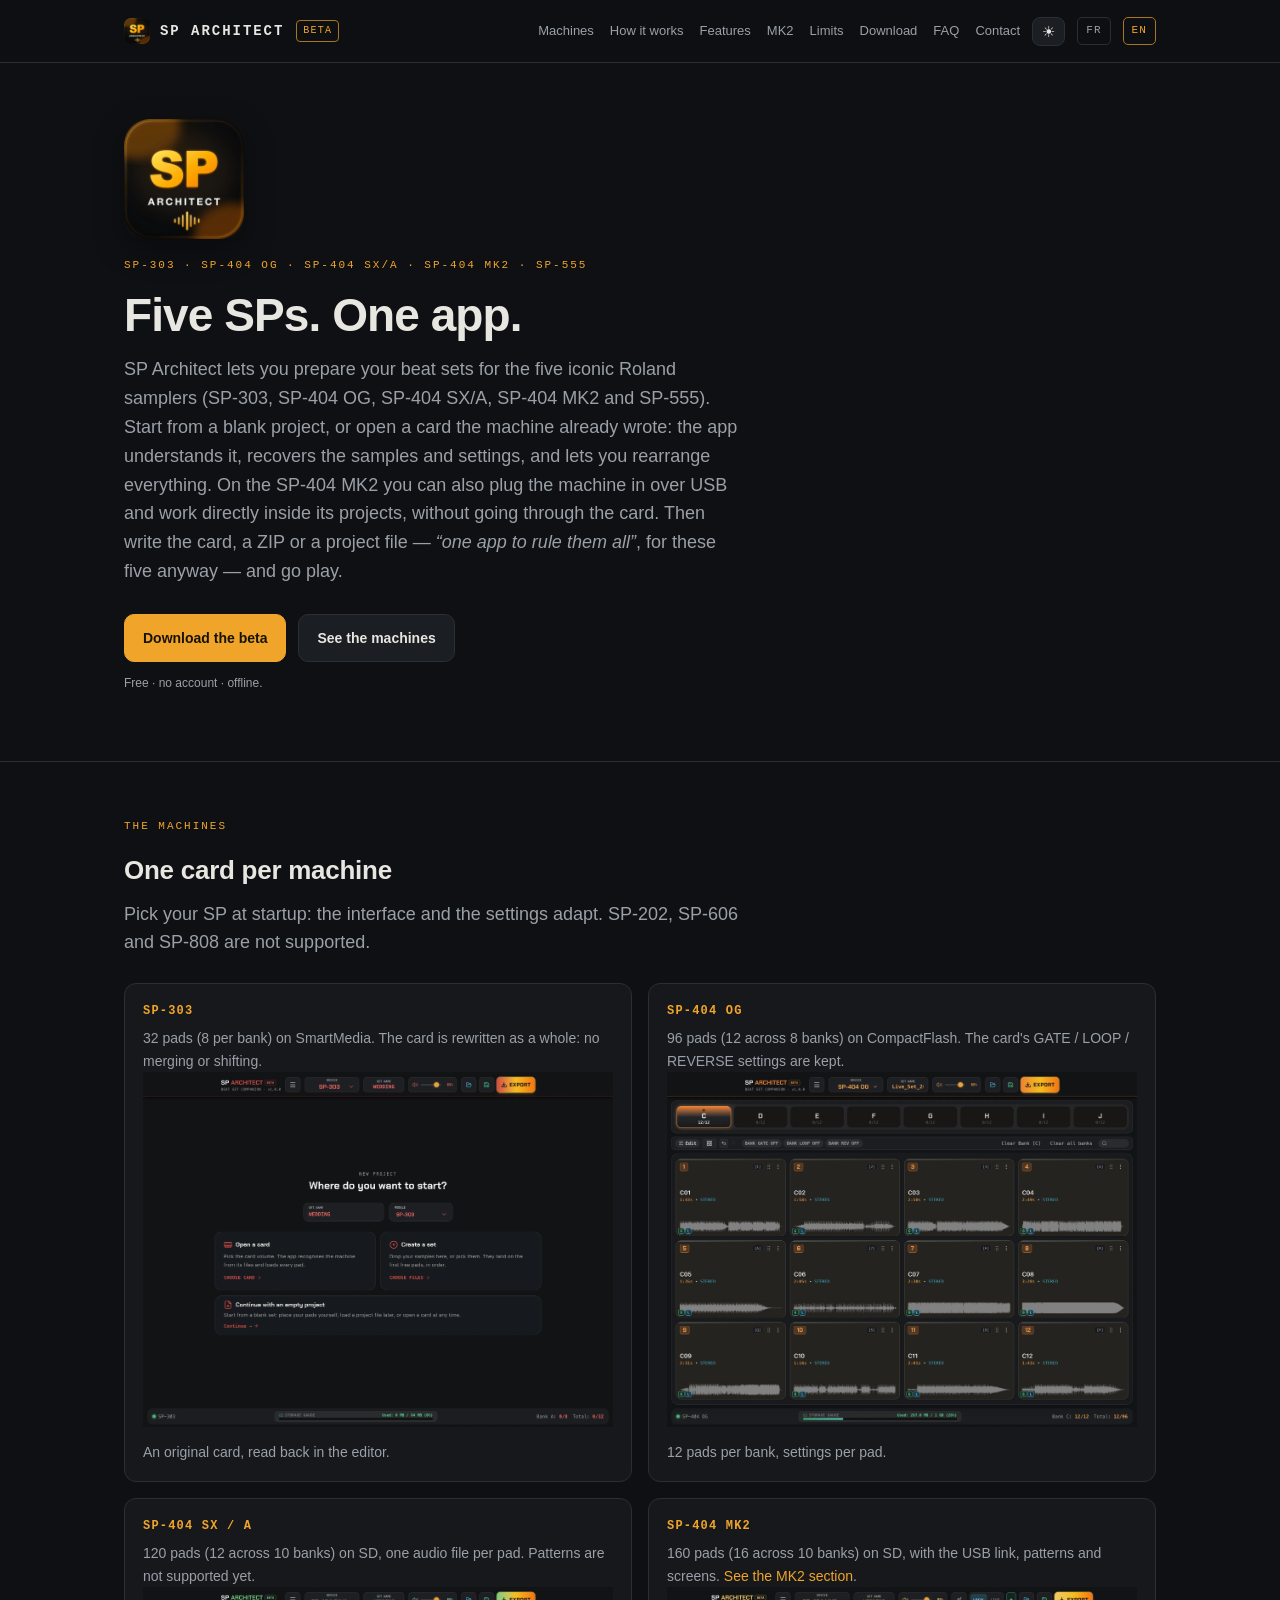
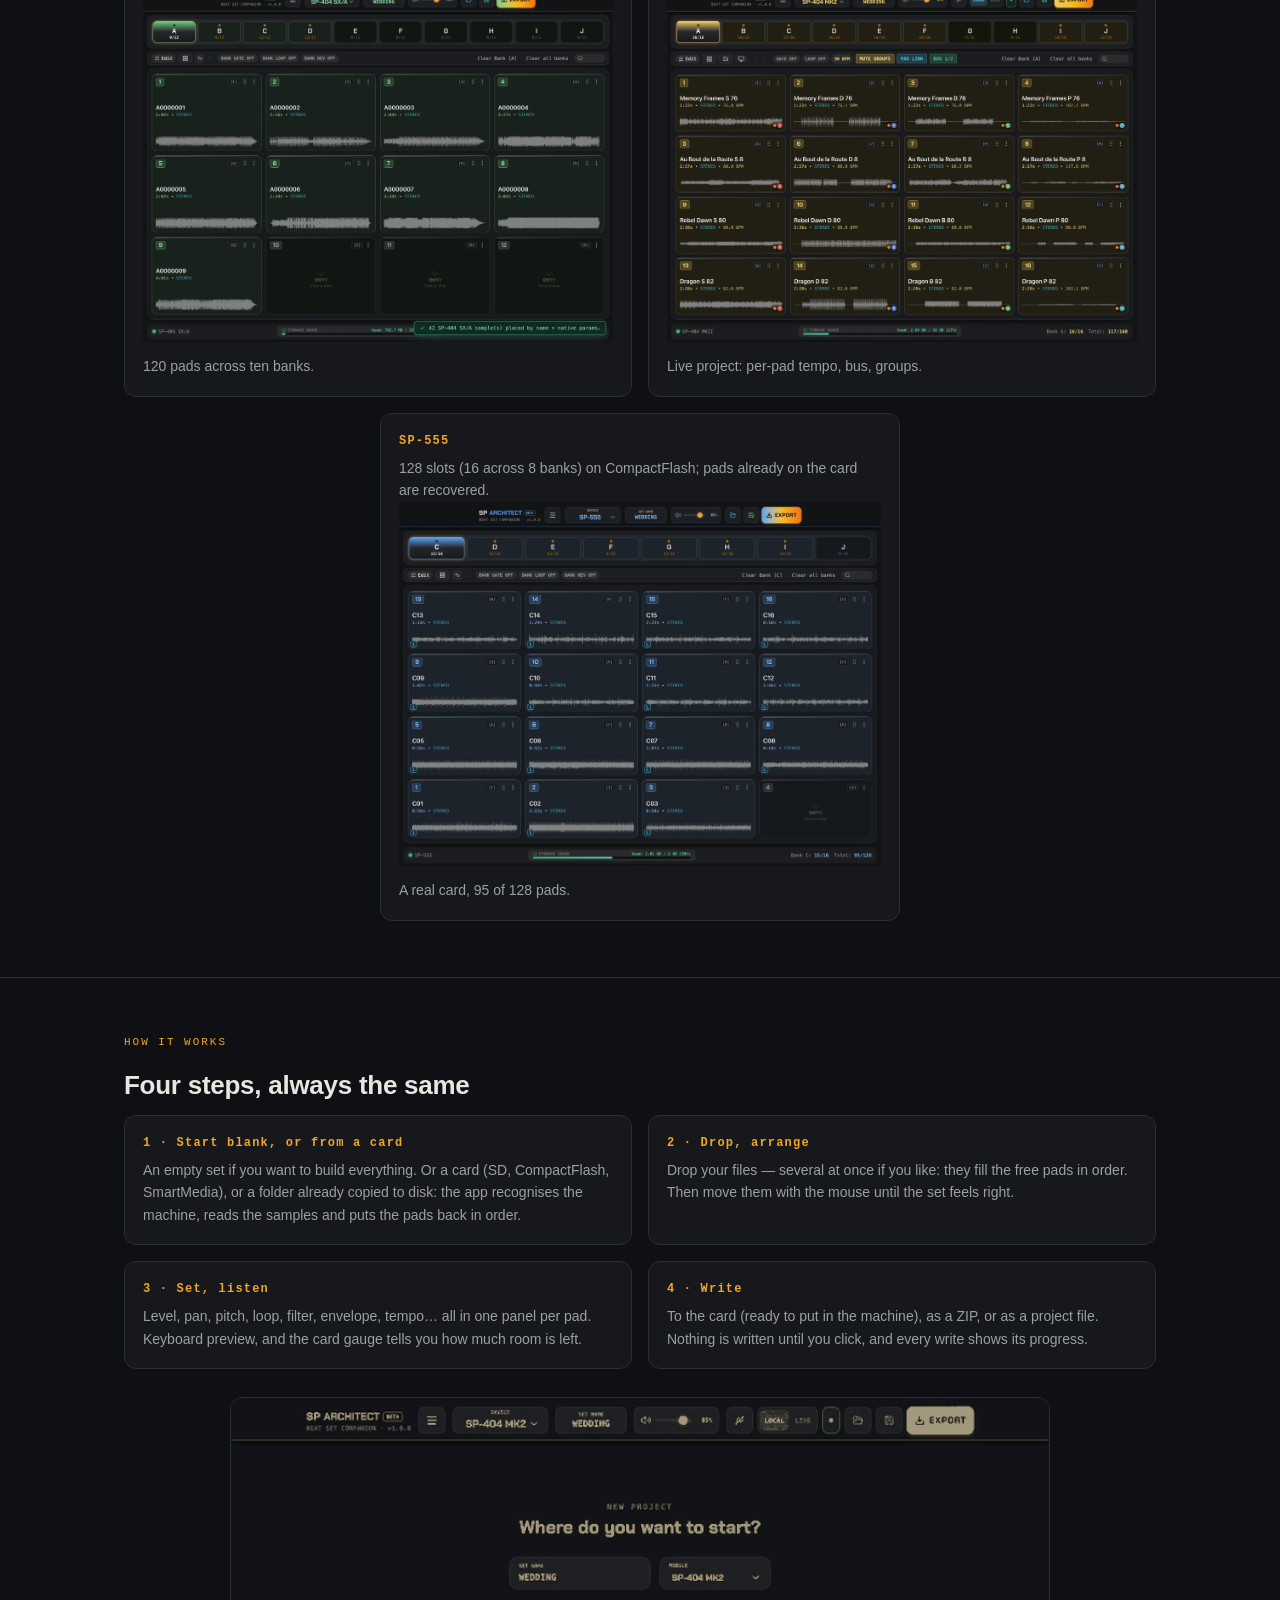
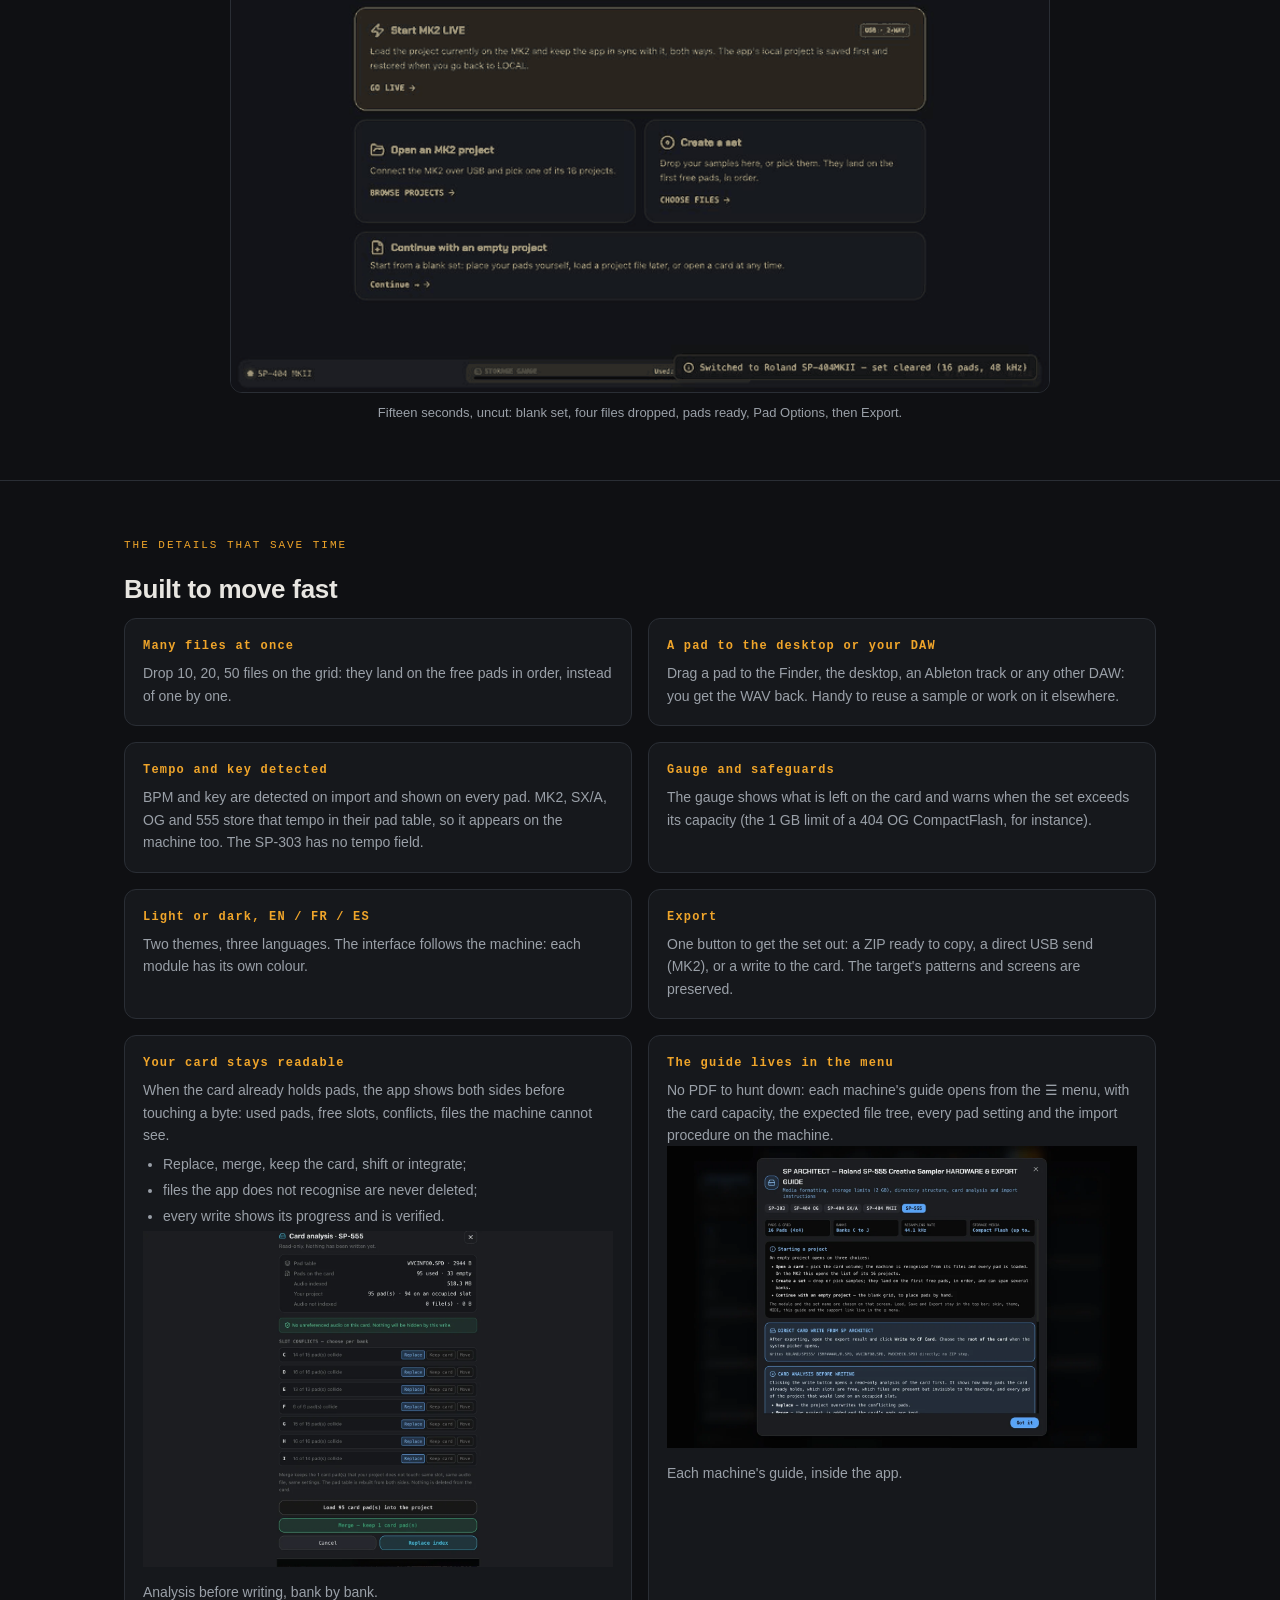
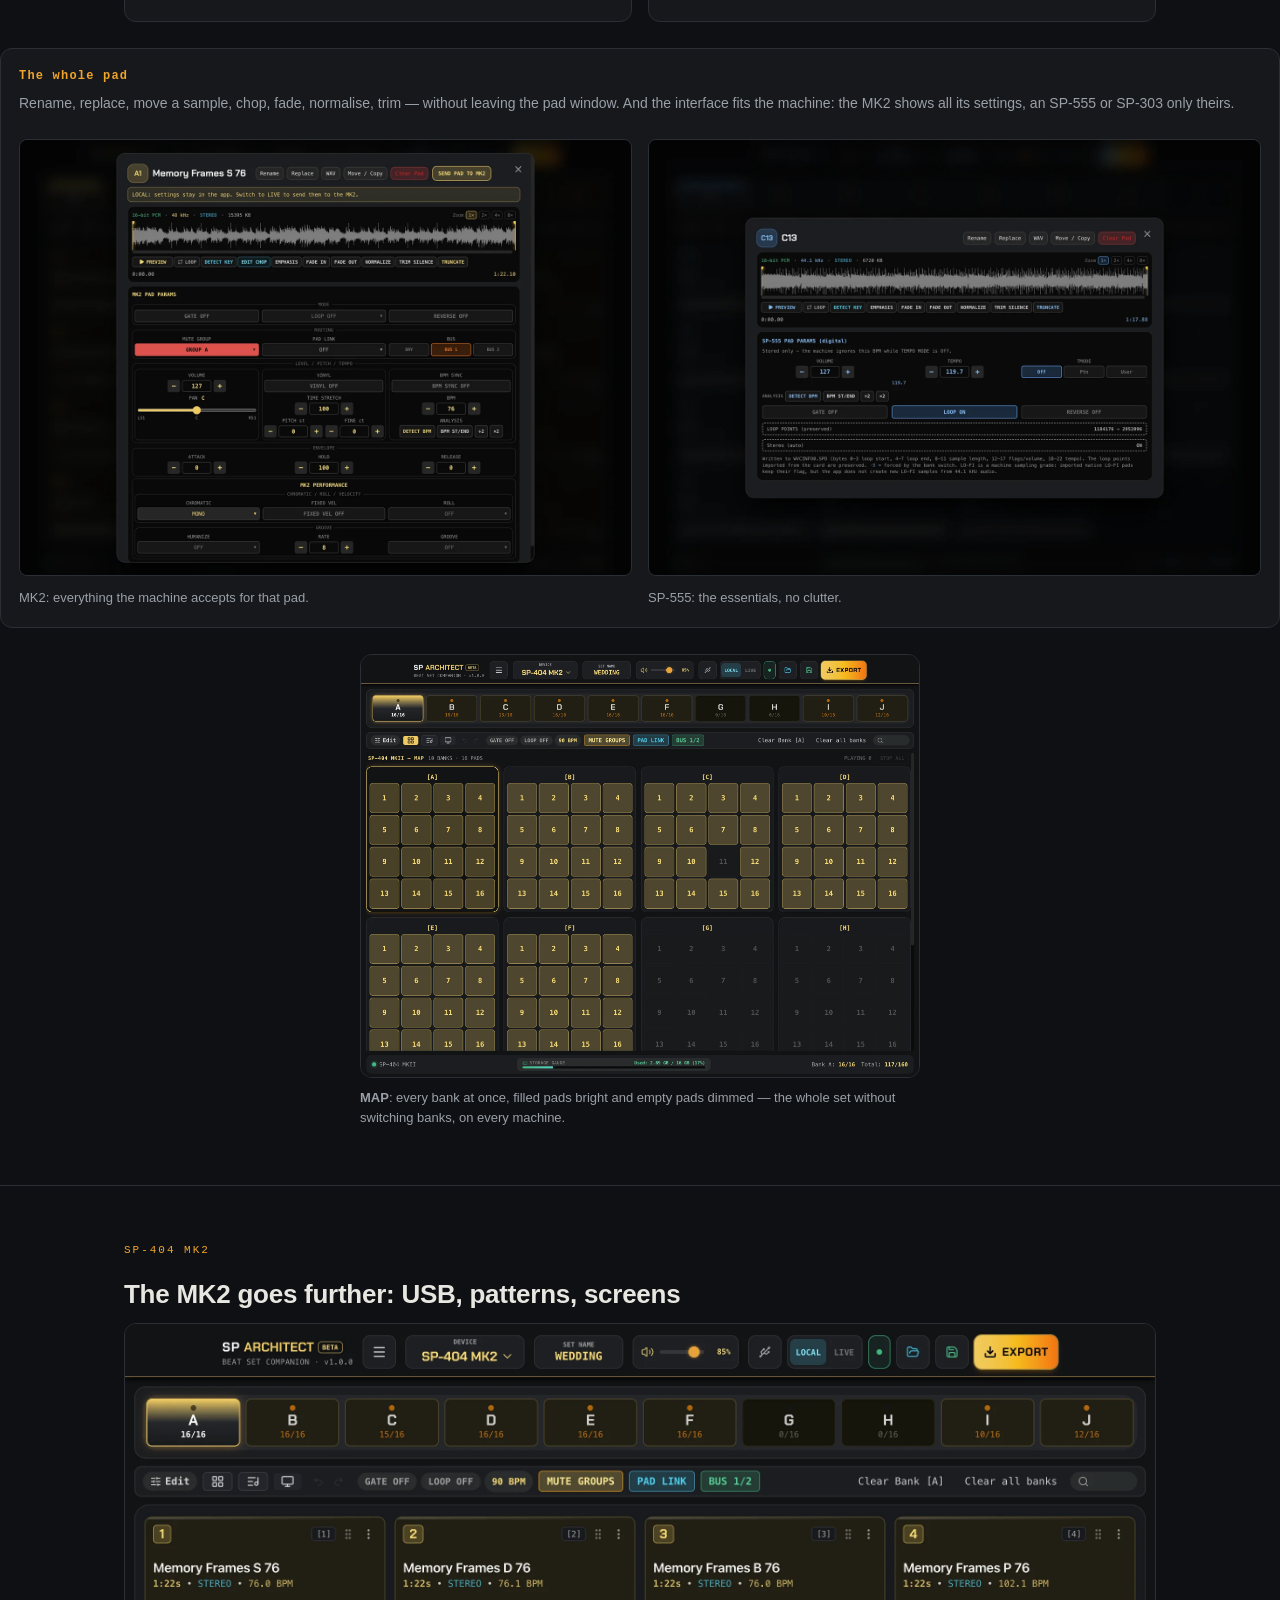
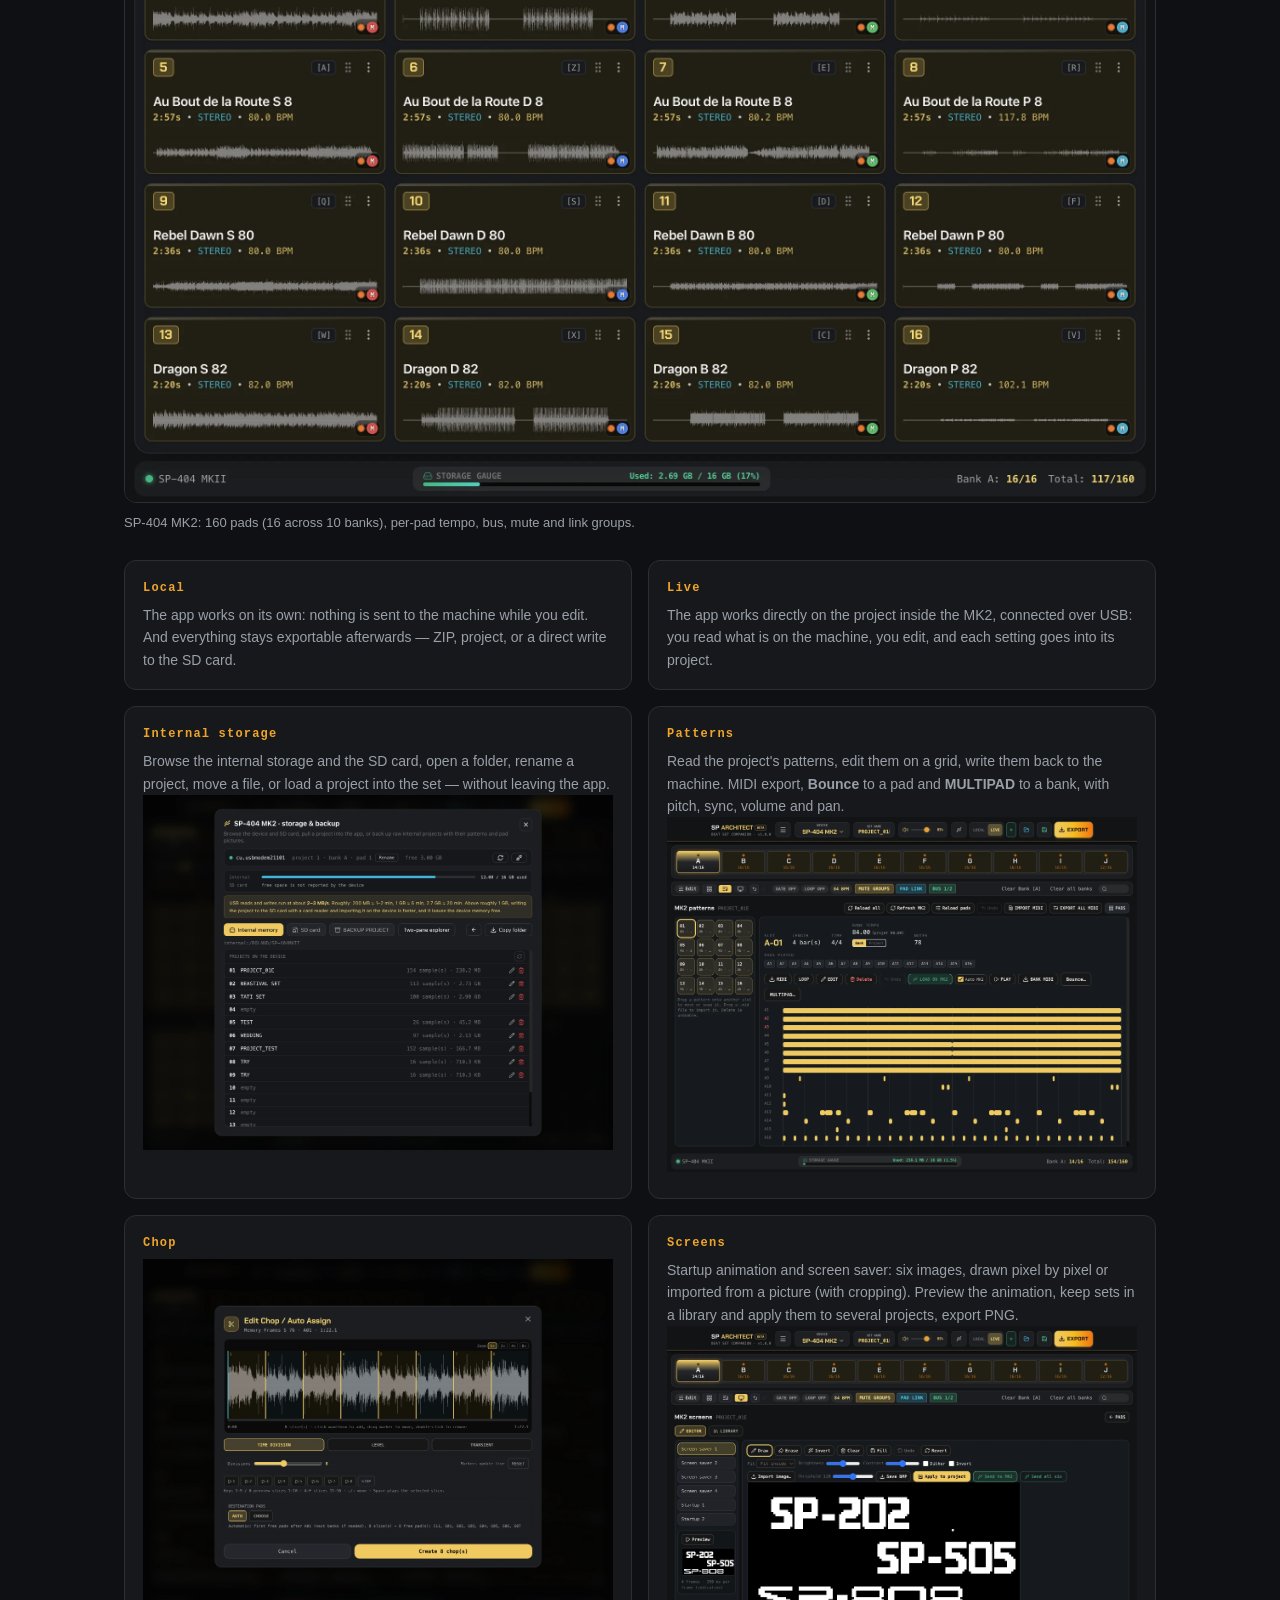
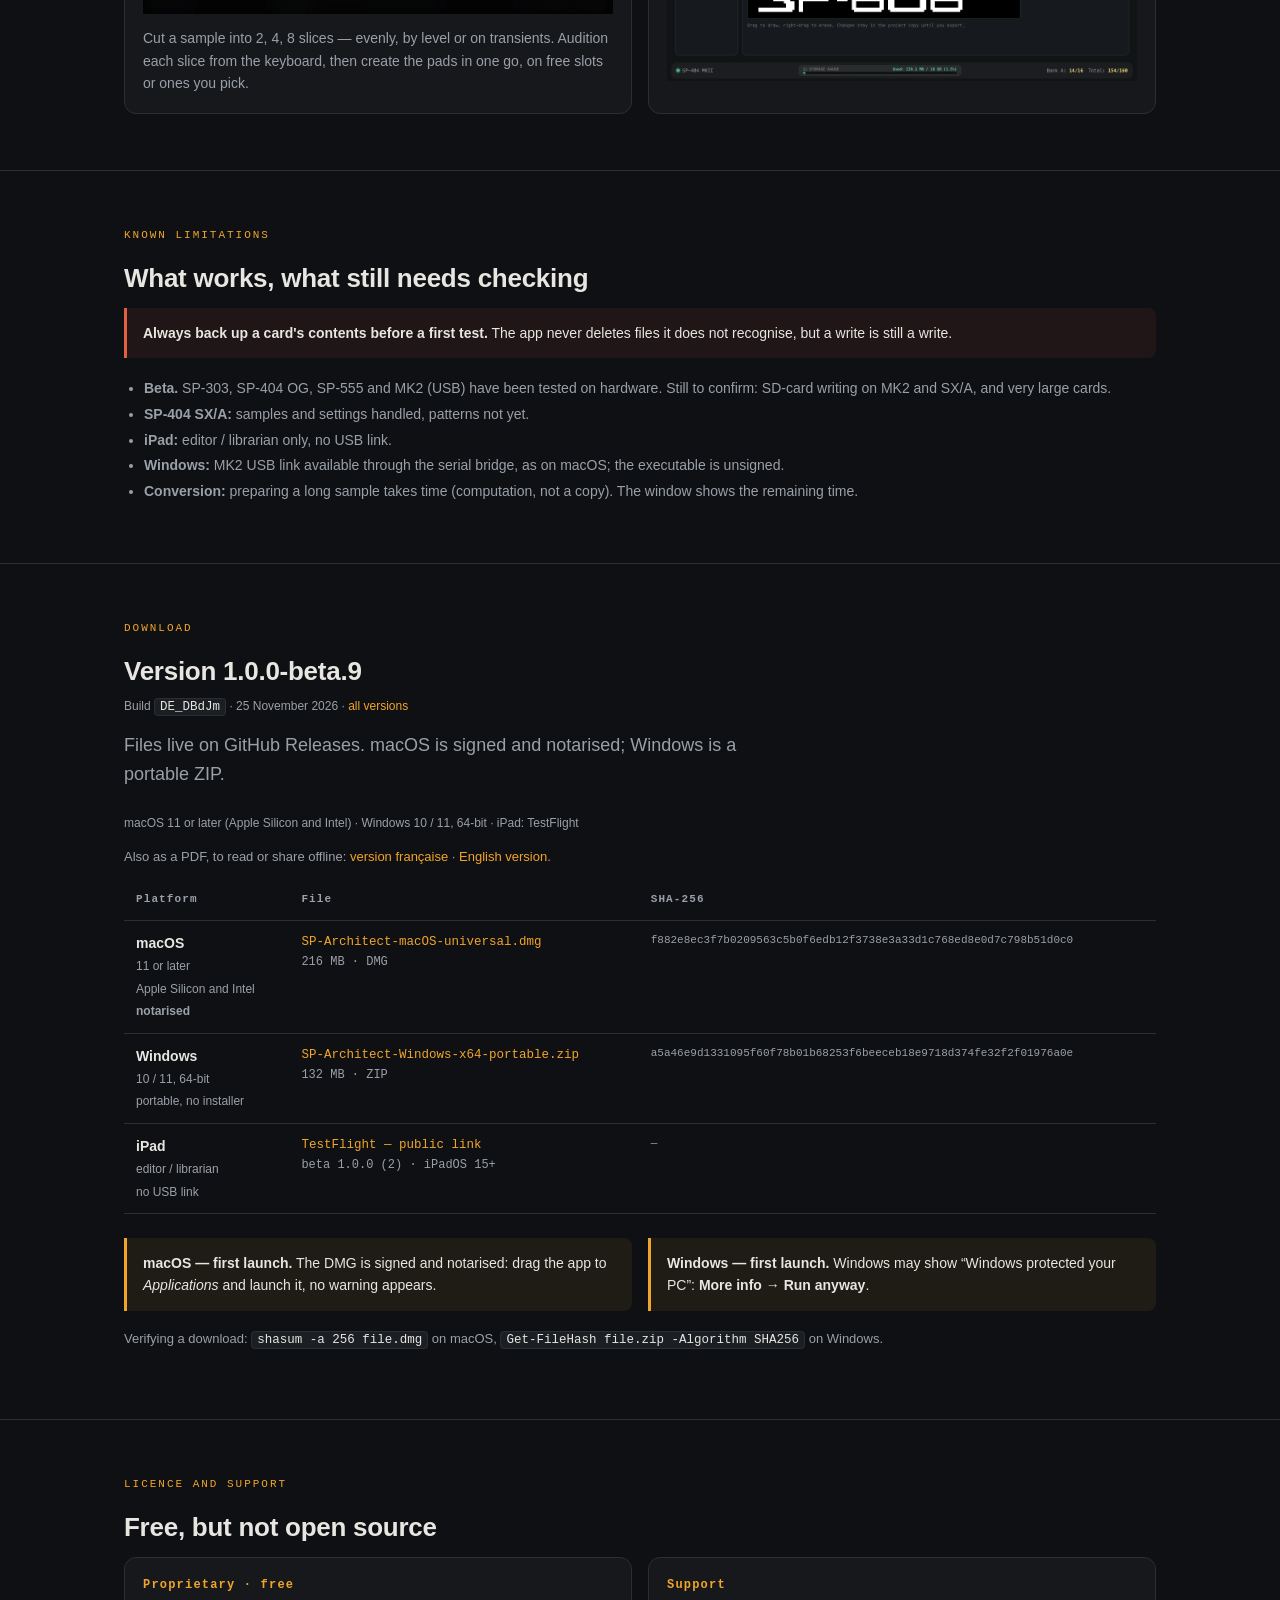
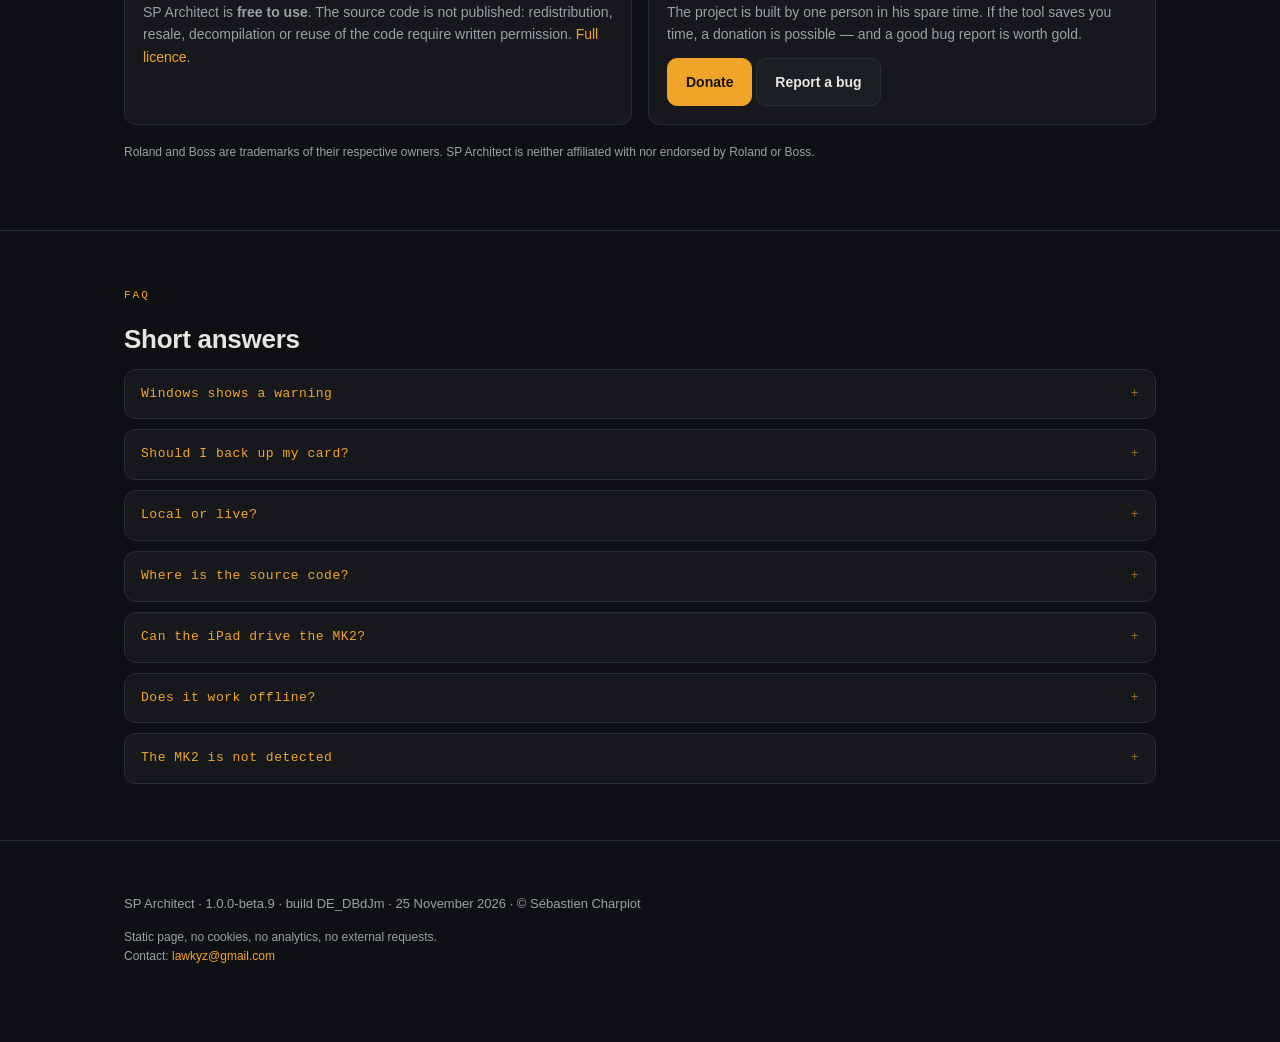
==== commit 799fe8d9: "SP Architect — releases, docs and credits (no source)" ====
--- a/en.html
+++ b/en.html
@@ -288,13 +288,13 @@
 <section id="download">
   <div class="wrap">
     <p class="kicker">DOWNLOAD</p>
-    <h2>Version 1.0.0-beta.8</h2>
-    <p class="tiny" style="margin:-4px 0 14px">Build <code>zvgqkhUa</code> · 25 November 2026 · <a href="https://github.com/sound-sculpture/SP-Architect-releases/releases/latest">all versions</a></p>
+    <h2>Version 1.0.0-beta.9</h2>
+    <p class="tiny" style="margin:-4px 0 14px">Build <code>DE_DBdJm</code> · 25 November 2026 · <a href="https://github.com/sound-sculpture/SP-Architect-releases/releases/latest">all versions</a></p>
     <p class="lead">Files live on GitHub Releases. macOS is signed and notarised; Windows is a portable ZIP.</p>
     <p class="tiny">macOS 11 or later (Apple Silicon and Intel) · Windows 10 / 11, 64-bit · iPad: TestFlight</p>
     <p class="small">Also as a PDF, to read or share offline:
-      <a href="SP-Architect-beta8-FR.pdf">version française</a> ·
-      <a href="SP-Architect-beta8-EN.pdf">English version</a>.</p>
+      <a href="SP-Architect-beta9-FR.pdf">version française</a> ·
+      <a href="SP-Architect-beta9-EN.pdf">English version</a>.</p>
 
     <table>
       <thead>
@@ -303,17 +303,17 @@
       <tbody>
         <tr>
           <td><strong>macOS</strong><br><span class="tiny">11 or later<br>Apple Silicon and Intel<br><strong>notarised</strong></span></td>
-          <td class="mono"><a href="https://github.com/sound-sculpture/SP-Architect-releases/releases/download/v1.0.0-beta.8/SP-Architect-macOS-universal.dmg">SP-Architect-macOS-universal.dmg</a><br><span class="tiny">216 MB · DMG</span></td>
-          <td class="hash">b2222847b9b52ac7dde3918a9658dc11fce84f61905f1bf6986f745ce2062876</td>
+          <td class="mono"><a href="https://github.com/sound-sculpture/SP-Architect-releases/releases/download/v1.0.0-beta.9/SP-Architect-macOS-universal.dmg">SP-Architect-macOS-universal.dmg</a><br><span class="tiny">216 MB · DMG</span></td>
+          <td class="hash">f882e8ec3f7b0209563c5b0f6edb12f3738e3a33d1c768ed8e0d7c798b51d0c0</td>
         </tr>
         <tr>
           <td><strong>Windows</strong><br><span class="tiny">10 / 11, 64-bit<br>portable, no installer</span></td>
-          <td class="mono"><a href="https://github.com/sound-sculpture/SP-Architect-releases/releases/download/v1.0.0-beta.8/SP-Architect-Windows-x64-portable.zip">SP-Architect-Windows-x64-portable.zip</a><br><span class="tiny">132 MB · ZIP</span></td>
-          <td class="hash">1b9bc0815f4be1e2e9ba8bf5d98fb0a0fc9dd7a2de8a9a97c927a01706650e48</td>
+          <td class="mono"><a href="https://github.com/sound-sculpture/SP-Architect-releases/releases/download/v1.0.0-beta.9/SP-Architect-Windows-x64-portable.zip">SP-Architect-Windows-x64-portable.zip</a><br><span class="tiny">132 MB · ZIP</span></td>
+          <td class="hash">a5a46e9d1331095f60f78b01b68253f6beeceb18e9718d374fe32f2f01976a0e</td>
         </tr>
         <tr>
           <td><strong>iPad</strong><br><span class="tiny">editor / librarian<br>no USB link</span></td>
-          <td class="mono">Coming soon (TestFlight)</td>
+          <td class="mono"><a href="https://testflight.apple.com/join/wR1hwmby">TestFlight — public link</a><br><span class="tiny">beta 1.0.0 (2) · iPadOS 15+</span></td>
           <td class="hash">—</td>
         </tr>
       </tbody>
@@ -414,7 +414,7 @@
 
 <footer>
   <div class="wrap">
-    <p>SP Architect · 1.0.0-beta.8 · build zvgqkhUa · 25 November 2026 · © Sébastien Charpiot</p>
+    <p>SP Architect · 1.0.0-beta.9 · build DE_DBdJm · 25 November 2026 · © Sébastien Charpiot</p>
     <p class="tiny">Static page, no cookies, no analytics, no external requests.<br>Contact: <a href="mailto:lawkyz@gmail.com">lawkyz@gmail.com</a></p>
   </div>
 </footer>
